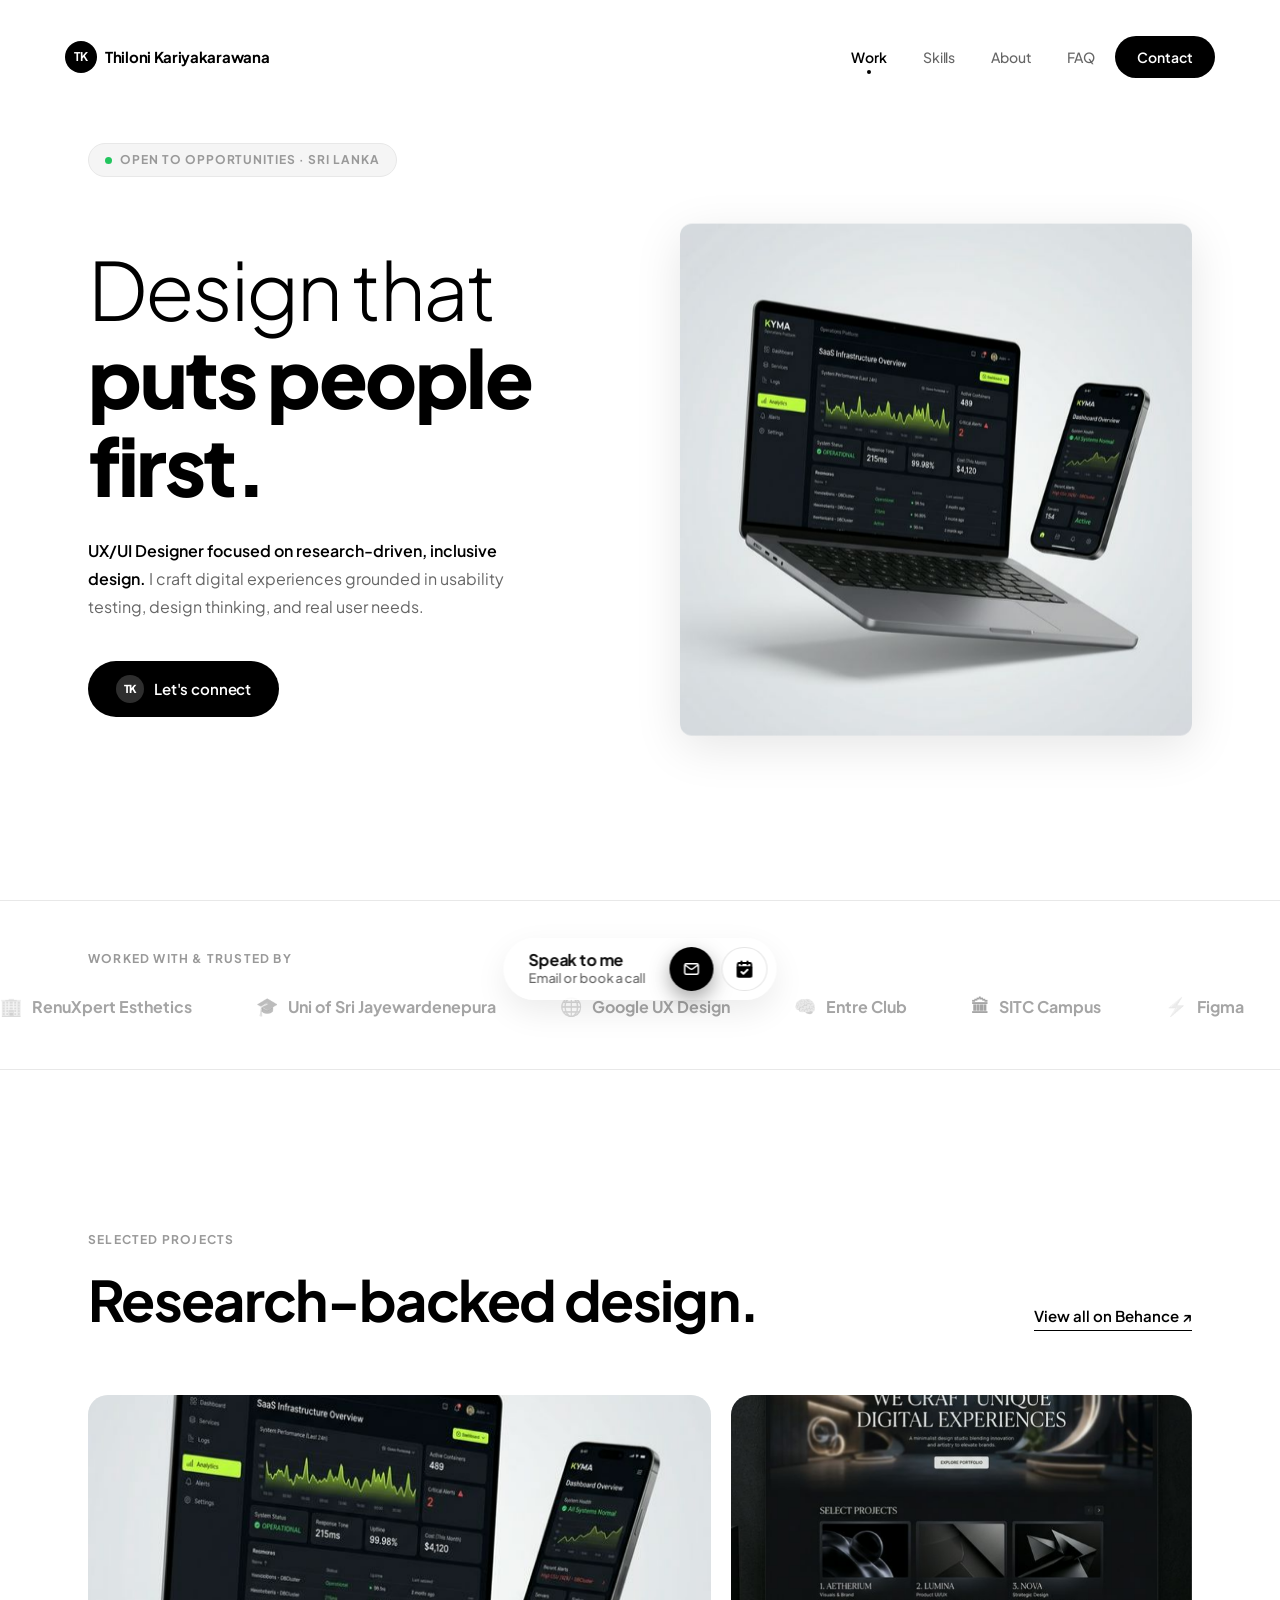
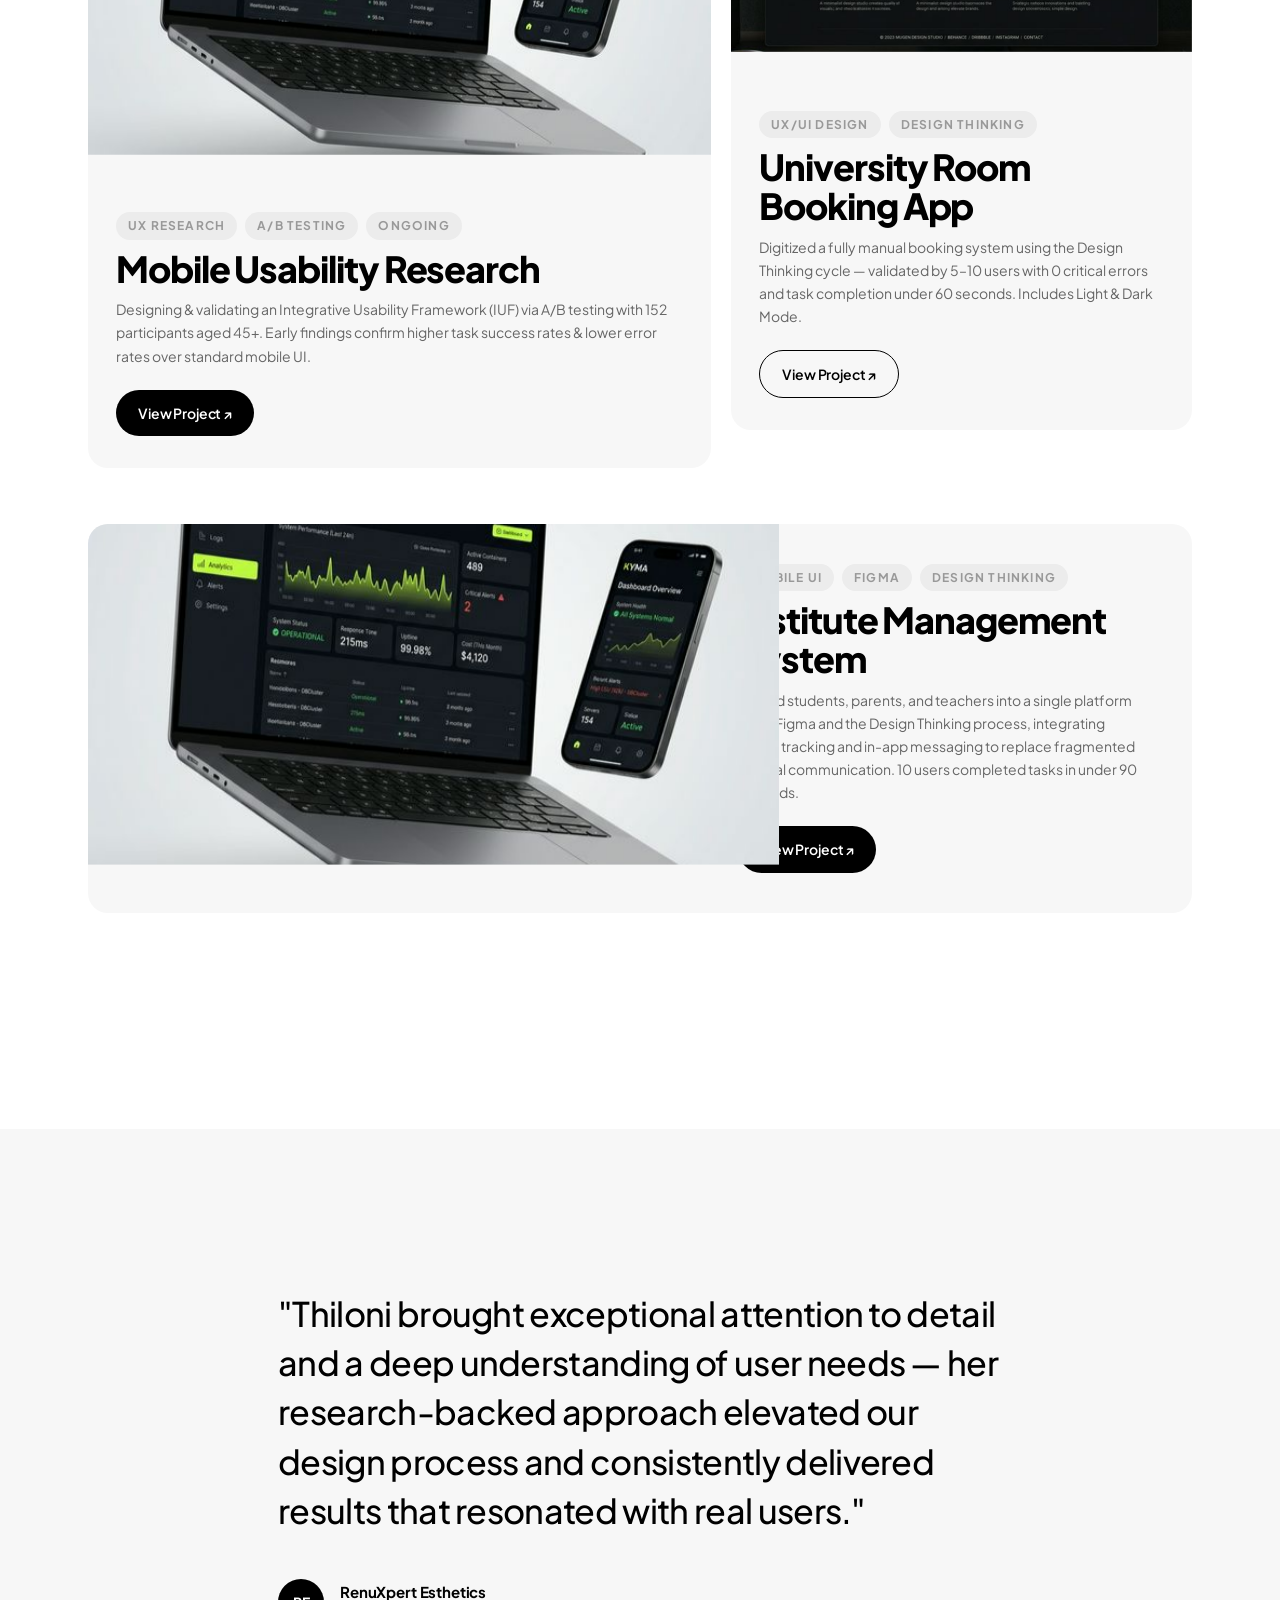
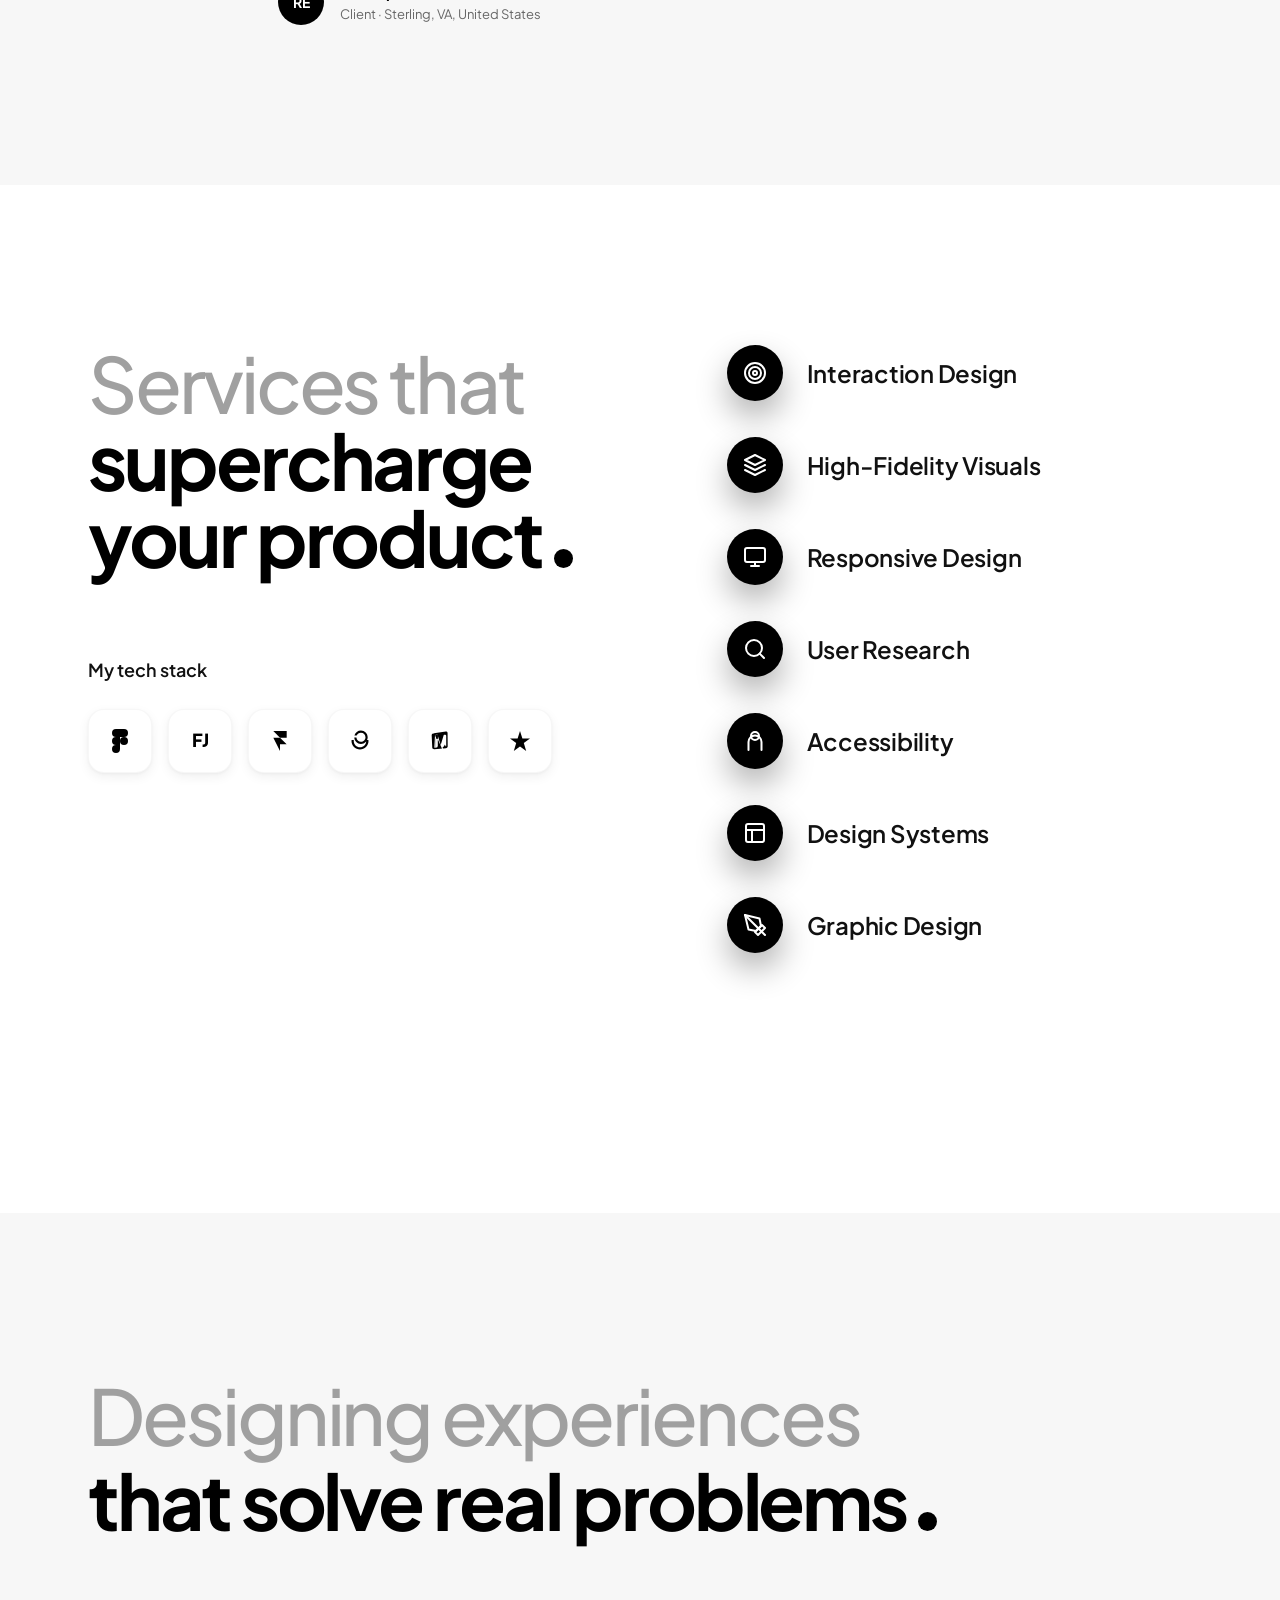
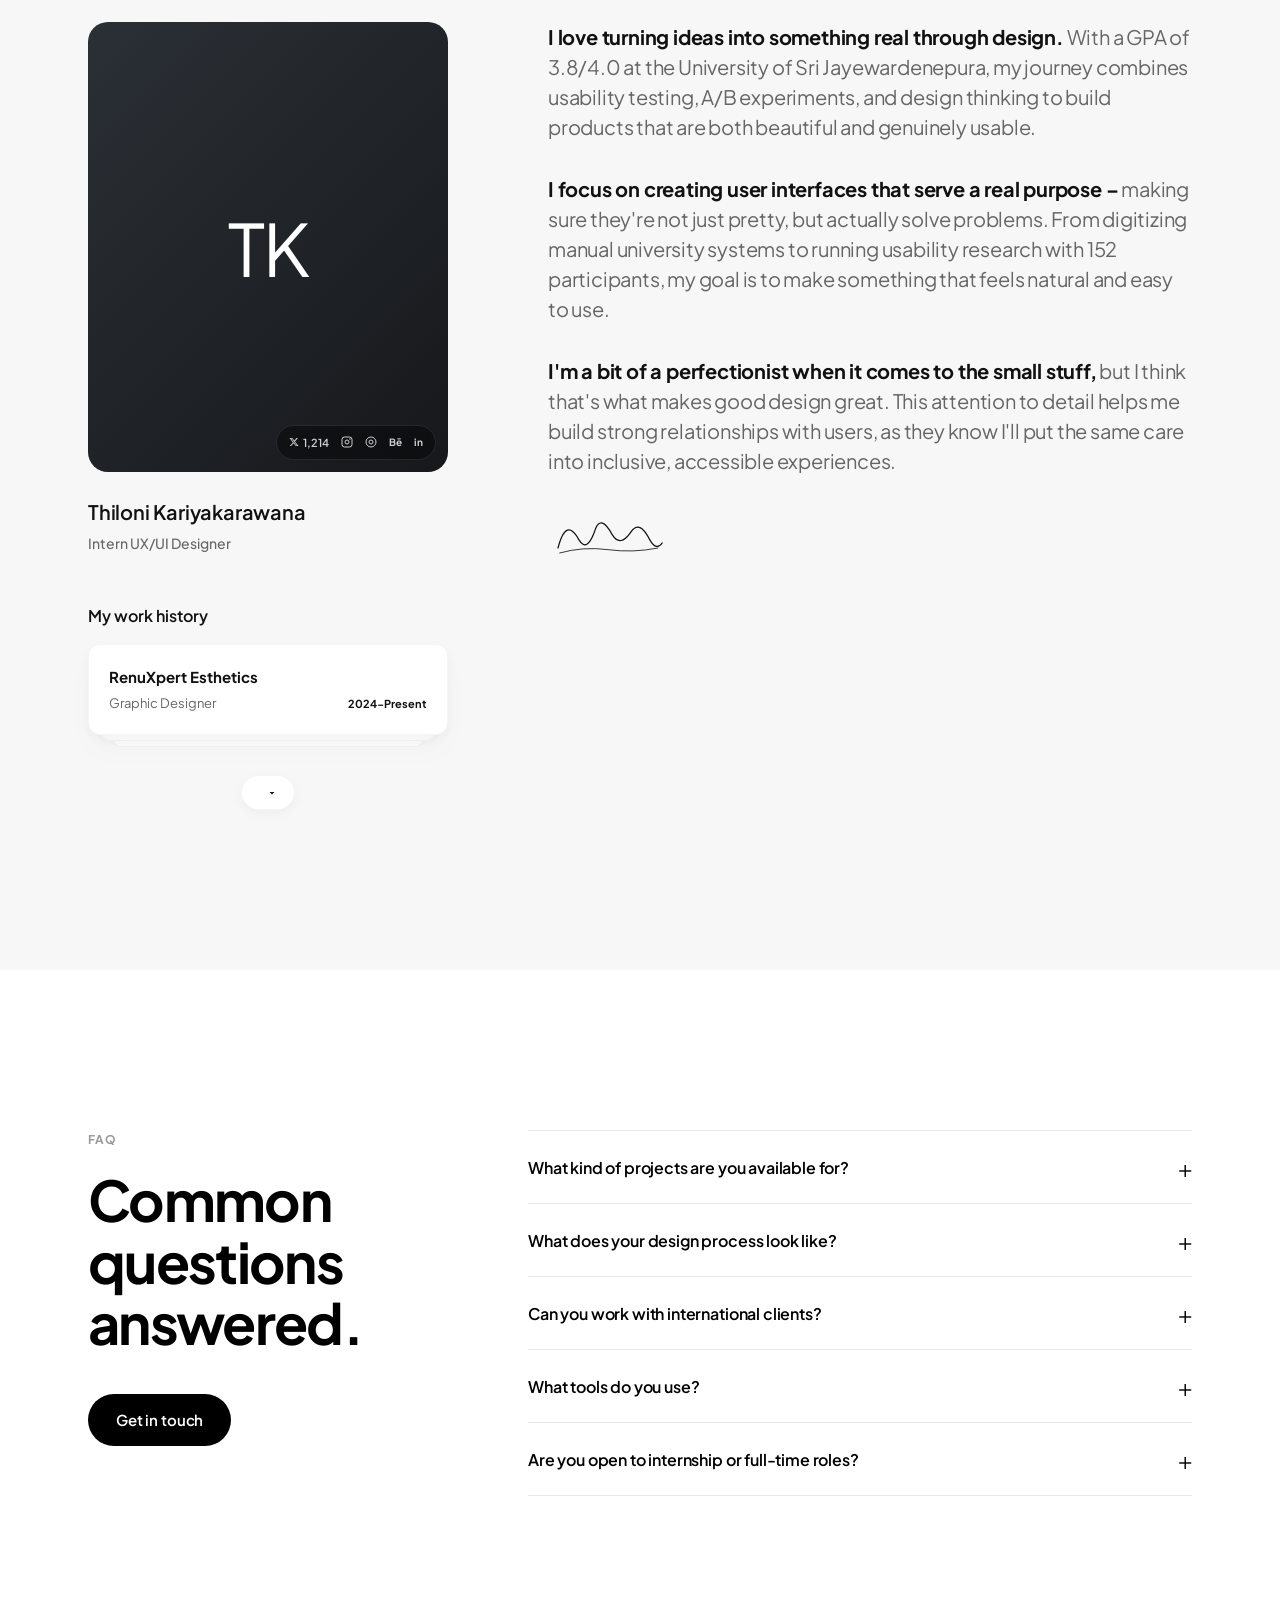
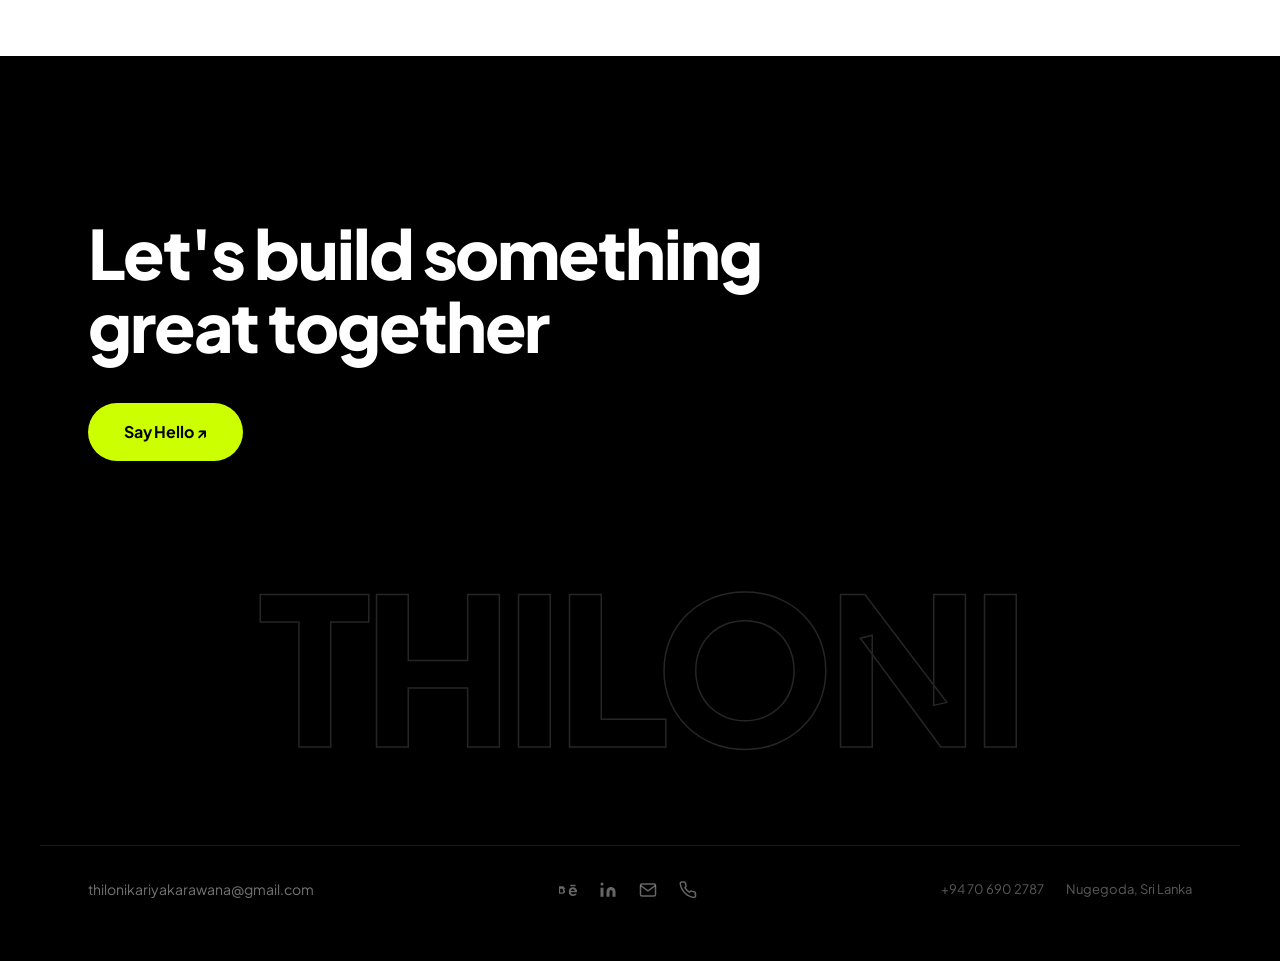
==== index.html @ f0f98ee7 "about section v1 show all button fix" ====
<!DOCTYPE html>
<html lang="en">
<head>
  <meta charset="UTF-8" />
  <meta name="viewport" content="width=device-width, initial-scale=1.0" />
  <title>Thiloni Kariyakarawana — UX/UI Designer</title>
  <meta name="description" content="Intern UX/UI Designer based in Nugegoda, Sri Lanka. Specializing in interaction design, usability research, and building inclusive digital experiences." />
  <link rel="preconnect" href="https://fonts.googleapis.com" />
  <link rel="preconnect" href="https://fonts.gstatic.com" crossorigin />
  <link href="https://fonts.googleapis.com/css2?family=Plus+Jakarta+Sans:ital,wght@0,300;0,400;0,500;0,600;0,700;0,800;1,300&display=swap" rel="stylesheet" />
  <link rel="stylesheet" href="styles.css" />
</head>
<body>



  <!-- ============ NAVIGATION ============ -->
  <nav class="navbar" id="navbar">
    <div class="nav-container">
      <a href="#contact" class="nav-logo" id="nav-logo">
        <div class="nav-avatar-fallback">TK</div>
        <span>Thiloni Kariyakarawana</span>
        <div class="typing-indicator" title="Speak to me">
          <span class="dot"></span><span class="dot"></span><span class="dot"></span>
        </div>
      </a>
      <div class="nav-links" id="nav-links">
        <a href="#work" class="nav-link active">Work</a>
        <a href="#skills" class="nav-link">Skills</a>
        <a href="#about" class="nav-link">About</a>
        <a href="#faq" class="nav-link">FAQ</a>
        <a href="#contact" class="nav-cta" id="nav-contact">Contact</a>
      </div>
      <button class="nav-hamburger" id="hamburger" aria-label="Menu">
        <span></span><span></span><span></span>
      </button>
    </div>
  </nav>

  <!-- ============ HERO ============ -->
  <section class="hero" id="hero">
    <div class="hero-badge reveal">
      <span class="badge-dot"></span>
      <span>Open to opportunities · Sri Lanka</span>
    </div>
    <div class="hero-content">
      <div class="hero-text reveal">
        <h1 class="hero-heading">
          <span class="heading-light">Design that</span>
          <span class="heading-bold">puts people first.</span>
        </h1>
        <p class="hero-tagline"><strong>UX/UI Designer focused on research-driven, inclusive design.</strong> I craft digital experiences grounded in usability testing, design thinking, and real user needs.</p>
        <a href="mailto:thilonikariyakarawana@gmail.com" class="btn btn-dark hero-cta" id="hero-cta">
          <span class="btn-avatar-initial">TK</span>
          Let's connect
        </a>
      </div>
      <div class="hero-image reveal">
        <img src="hero_mockup.png" alt="UX/UI design project mockup" class="hero-mockup parallax-img" id="hero-img" />
      </div>
    </div>
  </section>

  <!-- ============ TRUSTED BY — INFINITE MARQUEE ============ -->
  <section class="trusted-by" id="trusted">
    <p class="trusted-label">Worked with &amp; trusted by</p>
    <div class="marquee-wrapper">
      <div class="marquee-track" id="marquee-track">
        <div class="logo-item"><span class="logo-icon">🏢</span><span class="logo-text">RenuXpert Esthetics</span></div>
        <div class="logo-item"><span class="logo-icon">🎓</span><span class="logo-text">Uni of Sri Jayewardenepura</span></div>
        <div class="logo-item"><span class="logo-icon">🌐</span><span class="logo-text">Google UX Design</span></div>
        <div class="logo-item"><span class="logo-icon">🧠</span><span class="logo-text">Entre Club</span></div>
        <div class="logo-item"><span class="logo-icon">🏛</span><span class="logo-text">SITC Campus</span></div>
        <div class="logo-item"><span class="logo-icon">⚡</span><span class="logo-text">Figma</span></div>
        <div class="logo-item"><span class="logo-icon">🖼</span><span class="logo-text">Framer</span></div>
        <!-- Duplicate for seamless loop -->
        <div class="logo-item"><span class="logo-icon">🏢</span><span class="logo-text">RenuXpert Esthetics</span></div>
        <div class="logo-item"><span class="logo-icon">🎓</span><span class="logo-text">Uni of Sri Jayewardenepura</span></div>
        <div class="logo-item"><span class="logo-icon">🌐</span><span class="logo-text">Google UX Design</span></div>
        <div class="logo-item"><span class="logo-icon">🧠</span><span class="logo-text">Entre Club</span></div>
        <div class="logo-item"><span class="logo-icon">🏛</span><span class="logo-text">SITC Campus</span></div>
        <div class="logo-item"><span class="logo-icon">⚡</span><span class="logo-text">Figma</span></div>
        <div class="logo-item"><span class="logo-icon">🖼</span><span class="logo-text">Framer</span></div>
      </div>
    </div>
  </section>

  <!-- ============ RECENT WORK / PROJECTS ============ -->
  <section class="recent-work" id="work">
    <div class="work-header reveal">
      <div>
        <p class="section-eyebrow">Selected Projects</p>
        <h2 class="section-heading" style="margin-bottom:0">Research-backed design.</h2>
      </div>
      <a href="https://www.behance.net" target="_blank" class="view-all-link" id="view-all">View all on Behance ↗</a>
    </div>
    <div class="projects-grid">
      <!-- Project 1: Mobile Usability Research -->
      <div class="project-card reveal stagger-1" id="project-1">
        <div class="project-image">
          <img src="hero_mockup.png" alt="Mobile Usability Research project" class="parallax-img" />
        </div>
        <div class="project-info">
          <div class="project-tags">
            <span class="tag">UX Research</span>
            <span class="tag">A/B Testing</span>
            <span class="tag">Ongoing</span>
          </div>
          <h2 class="project-name">Mobile Usability Research</h2>
          <p class="project-desc">Designing & validating an Integrative Usability Framework (IUF) via A/B testing with 152 participants aged 45+. Early findings confirm higher task success rates & lower error rates over standard mobile UI.</p>
          <a href="#" class="btn btn-dark project-btn">View Project ↗</a>
        </div>
      </div>
      <!-- Project 2: University Room Booking App -->
      <div class="project-card reveal stagger-2" id="project-2">
        <div class="project-image">
          <img src="mugen_project.png" alt="University Room Booking App" class="parallax-img" />
        </div>
        <div class="project-info">
          <div class="project-tags">
            <span class="tag">UX/UI Design</span>
            <span class="tag">Design Thinking</span>
          </div>
          <h2 class="project-name">University Room Booking App</h2>
          <p class="project-desc">Digitized a fully manual booking system using the Design Thinking cycle — validated by 5–10 users with 0 critical errors and task completion under 60 seconds. Includes Light & Dark Mode.</p>
          <a href="#" class="btn btn-outline project-btn">View Project ↗</a>
        </div>
      </div>
    </div>

    <!-- Project 3 — full width -->
    <div class="projects-grid" style="margin-top: 20px;">
      <div class="project-card reveal stagger-1" id="project-3" style="grid-column: 1 / -1;">
        <div style="display:grid; grid-template-columns: 1.2fr 1fr; gap: 0; align-items: stretch;">
          <div class="project-image" style="aspect-ratio: 16/9; border-radius: 0;">
            <img src="hero_mockup.png" alt="Institute Management System" class="parallax-img" />
          </div>
          <div class="project-info" style="padding: 40px 48px;">
            <div class="project-tags">
              <span class="tag">Mobile UI</span>
              <span class="tag">Figma</span>
              <span class="tag">Design Thinking</span>
            </div>
            <h2 class="project-name">Institute Management System</h2>
            <p class="project-desc">Unified students, parents, and teachers into a single platform using Figma and the Design Thinking process, integrating marks tracking and in-app messaging to replace fragmented manual communication. 10 users completed tasks in under 90 seconds.</p>
            <a href="#" class="btn btn-dark project-btn">View Project ↗</a>
          </div>
        </div>
      </div>
    </div>
  </section>

  <!-- ============ TESTIMONIAL ============ -->
  <section class="testimonial-section" id="testimonial">
    <div class="container">
      <div class="testimonial-card reveal">
        <blockquote class="testimonial-text">
          "Thiloni brought exceptional attention to detail and a deep understanding of user needs — her research-backed approach elevated our design process and consistently delivered results that resonated with real users."
        </blockquote>
        <div class="testimonial-author">
          <div class="author-avatar">RE</div>
          <div class="author-info">
            <span class="author-name">RenuXpert Esthetics</span>
            <span class="author-role">Client · Sterling, VA, United States</span>
          </div>
        </div>
      </div>
    </div>
  </section>

  <!-- ============ SKILLS & TOOLS ============ -->
  <section class="services-section" id="skills">
    <div class="container">
      <div class="services-layout">
        
        <!-- Left Column -->
        <div class="services-left reveal">
          <h2 class="services-headline">
            <span class="light">Services that</span><br>
            <span class="bold">supercharge your product</span><span class="dot"></span>
          </h2>

          <div class="tech-stack-container">
            <p class="tech-label">My tech stack</p>
            <div class="tech-logos">
              <div class="tech-item" data-tooltip="Figma"><div class="tech-icon"><svg viewBox="0 0 38 57" width="24" height="24" fill="currentColor"><path d="M19 28.5a9.5 9.5 0 1 1 19 0 9.5 9.5 0 0 1-19 0z"/><path d="M0 47.5A9.5 9.5 0 0 1 9.5 38H19v9.5a9.5 9.5 0 1 1-19 0z"/><path d="M19 0v19h9.5a9.5 9.5 0 1 0 0-19H19z"/><path d="M0 9.5a9.5 9.5 0 0 0 9.5 9.5H19V0H9.5A9.5 9.5 0 0 0 0 9.5z"/><path d="M0 28.5a9.5 9.5 0 0 0 9.5 9.5H19V19H9.5A9.5 9.5 0 0 0 0 28.5z"/></svg></div></div>
              <div class="tech-item" data-tooltip="FigJam"><div class="tech-icon"><span style="font-size:18px;font-weight:800;color:#000">FJ</span></div></div>
              <div class="tech-item" data-tooltip="Framer"><div class="tech-icon"><svg viewBox="0 0 14 21" width="20" height="20" fill="currentColor"><path d="M0 0h14v7H7L0 0z"/><path d="M0 7h7l7 7H7v7L0 7z"/></svg></div></div>
              <div class="tech-item" data-tooltip="Canva"><div class="tech-icon"><svg width="24" height="24" viewBox="0 0 24 24" fill="currentColor"><path d="M12.95 1.54c-3.14 0-5.74 2.1-6.52 4.96h2.24c.67-1.63 2.27-2.77 4.28-2.77 2.5 0 4.54 2.04 4.54 4.54s-2.04 4.54-4.54 4.54c-2.4 0-4.38-1.89-4.53-4.24H6.28c.16 3.52 3.03 6.38 6.67 6.38 3.72 0 6.74-3.02 6.74-6.74s-3.02-6.74-6.74-6.74zM12 18.26c-3.46 0-6.26-2.8-6.26-6.26 0-.35.03-.69.09-1.02H3.66c-.1.33-.16.68-.16 1.02 0 4.67 3.79 8.46 8.5 8.46s8.5-3.79 8.5-8.46c0-.34-.06-.69-.16-1.02H18.17c.06.33.09.67.09 1.02 0 3.46-2.8 6.26-6.26 6.26z"/></svg></div></div>
              <div class="tech-item" data-tooltip="Notion"><div class="tech-icon"><svg width="22" height="22" viewBox="0 0 24 24" fill="currentColor"><path d="M4.459 4.211c.23-.418.577-.665 1.04-.741l12.784-1.884c.485-.071.933.061 1.343.398.39.319.605.748.647 1.288L20.4 17.65c.04.538-.135 1.018-.525 1.442-.39.423-.873.655-1.447.696L5.644 20.932c-.443.031-.884-.093-1.32-.375-.436-.282-.693-.683-.772-1.2l-.634-13.625c-.035-.233-.001-.456.104-.668.105-.213.25-.497.437-.853zM6.91 5.923c-.156.326-.303.626-.441.9l-.66 12.355c.348.169.65.253.903.253.303 0 .546-.113.729-.338V9.897c0-.282.02-.564.062-.846.168.188.35.334.545.438.196.104.382.17.558.197.87.165 1.13.06 1.13-.56V6.36c0-.528-.158-.87-.474-1.026-.316-.156-.632-.234-.947-.234-.343 0-.741.066-1.192.198-.45.132-.704.341-.763.625zm11.55 12.186c.205-.224.308-.49.308-.8V6.516c0-.528-.156-.872-.468-1.033-.311-.161-.622-.242-.933-.242-.424 0-.853.111-1.286.334l-3.326 10.748h-.062l-3.376-11.23c-.34-.144-.663-.216-.967-.216-.407 0-.749.123-1.025.369s-.414.534-.414.862c0 .408.104.832.311 1.272l.462.981V18.15c0 .313-.131.602-.394.867l.867.062a2.366 2.366 0 0 0 .551-.104c.184-.07.319-.188.406-.353l.462-1.047.014-7.514 4.541 10.22 1.488-.13c-.187-.247-.41-.458-.669-.633l-.222-.162 1.044-1.033c.414-.403.743-.846.987-1.332.243-.485.365-.91.365-1.274z"/></svg></div></div>
              <div class="tech-item" data-tooltip="Lovable"><div class="tech-icon"><svg width="24" height="24" viewBox="0 0 24 24" fill="currentColor"><path d="M12 2l2.4 7.6H22l-6.2 4.5L18.2 22 12 17.5 5.8 22l2.4-7.9L2 9.6h7.6L12 2z"/></svg></div></div>
            </div>
          </div>
        </div>

        <!-- Right Column -->
        <div class="services-right">
          <ul class="services-list-new">
            <li class="service-item-new reveal stagger-1">
              <div class="service-icon-heavy">
                <svg width="24" height="24" viewBox="0 0 24 24" fill="none" stroke="currentColor" stroke-width="2" stroke-linecap="round" stroke-linejoin="round"><circle cx="12" cy="12" r="10"/><circle cx="12" cy="12" r="6"/><circle cx="12" cy="12" r="2"/></svg>
              </div>
              <span class="service-name-new">Interaction Design</span>
            </li>
            <li class="service-item-new reveal stagger-2">
              <div class="service-icon-heavy">
                <svg width="24" height="24" viewBox="0 0 24 24" fill="none" stroke="currentColor" stroke-width="2" stroke-linecap="round" stroke-linejoin="round"><polygon points="12 2 2 7 12 12 22 7 12 2"/><polyline points="2 12 12 17 22 12"/><polyline points="2 17 12 22 22 17"/></svg>
              </div>
              <span class="service-name-new">High-Fidelity Visuals</span>
            </li>
            <li class="service-item-new reveal stagger-3">
              <div class="service-icon-heavy">
                <svg width="24" height="24" viewBox="0 0 24 24" fill="none" stroke="currentColor" stroke-width="2" stroke-linecap="round" stroke-linejoin="round"><rect x="2" y="3" width="20" height="14" rx="2" ry="2"/><line x1="8" y1="21" x2="16" y2="21"/><line x1="12" y1="17" x2="12" y2="21"/></svg>
              </div>
              <span class="service-name-new">Responsive Design</span>
            </li>
            <li class="service-item-new reveal stagger-4">
              <div class="service-icon-heavy">
                <svg width="24" height="24" viewBox="0 0 24 24" fill="none" stroke="currentColor" stroke-width="2" stroke-linecap="round" stroke-linejoin="round"><circle cx="11" cy="11" r="8"/><line x1="21" y1="21" x2="16.65" y2="16.65"/></svg>
              </div>
              <span class="service-name-new">User Research</span>
            </li>
            <li class="service-item-new reveal stagger-5">
              <div class="service-icon-heavy">
                <svg width="24" height="24" viewBox="0 0 24 24" fill="none" stroke="currentColor" stroke-width="2" stroke-linecap="round" stroke-linejoin="round"><circle cx="12" cy="7" r="4"/><path d="M5.5 21v-8a6.5 6.5 0 0 1 13 0v8"/></svg>
              </div>
              <span class="service-name-new">Accessibility</span>
            </li>
            <li class="service-item-new reveal stagger-6">
              <div class="service-icon-heavy">
                <svg width="24" height="24" viewBox="0 0 24 24" fill="none" stroke="currentColor" stroke-width="2" stroke-linecap="round" stroke-linejoin="round"><rect x="3" y="3" width="18" height="18" rx="2" ry="2"/><line x1="3" y1="9" x2="21" y2="9"/><line x1="9" y1="21" x2="9" y2="9"/></svg>
              </div>
              <span class="service-name-new">Design Systems</span>
            </li>
            <li class="service-item-new reveal stagger-7">
              <div class="service-icon-heavy">
                <svg width="24" height="24" viewBox="0 0 24 24" fill="none" stroke="currentColor" stroke-width="2" stroke-linecap="round" stroke-linejoin="round"><path d="M12 19l7-7 3 3-7 7-3-3z"/><path d="M18 13l-1.5-7.5L2 2l3.5 14.5L13 18l5-5z"/><line x1="2" y1="2" x2="22" y2="22"/></svg>
              </div>
              <span class="service-name-new">Graphic Design</span>
            </li>
          </ul>
        </div>
      </div>
    </div>
  </section>

  <!-- ============ ABOUT ============ -->
  <section class="about-section" id="about">
    <div class="container">
      <h2 class="about-headline">
        <span class="light">Designing experiences</span><br/>
        <span class="bold">that solve real problems</span><span class="dot"></span>
      </h2>
      <div class="about-layout-new">
        <div class="about-left reveal">
          <div class="about-photo-wrapper-new">
            <div class="about-photo-fallback-new" style="display:flex; font-size:72px; letter-spacing:-2px; background: linear-gradient(135deg, #2b3036, #16181b);">TK</div>
            
            <div class="social-pill-bar">
              <span class="social-pill-item">
                <svg viewBox="0 0 24 24" width="10" height="10" fill="currentColor"><path d="m18.244 2.25h3.308l-7.227 8.26 8.502 11.24H16.17l-5.214-6.817L4.99 21.75H1.68l7.73-8.835L1.254 2.25H8.08l4.713 6.231zm-1.161 17.52h1.833L7.084 4.126H5.117z"/></svg> 
                <span class="pill-text">1,214</span>
              </span>
              <span class="social-pill-item"><svg viewBox="0 0 24 24" width="12" height="12" fill="currentColor"><rect x="2" y="2" width="20" height="20" rx="5" ry="5" fill="none" stroke="currentColor" stroke-width="2"/><circle cx="12" cy="12" r="4" fill="none" stroke="currentColor" stroke-width="2"/><circle cx="18" cy="6" r="1.5"/></svg></span>
              <span class="social-pill-item"><svg viewBox="0 0 24 24" width="12" height="12" fill="currentColor"><circle cx="12" cy="12" r="10" fill="none" stroke="currentColor" stroke-width="2"/><path d="M8 12 A4 4 0 0 1 16 12 A4 4 0 0 1 8 12" fill="none" stroke="currentColor" stroke-width="2"/></svg></span>
              <span class="social-pill-item"><span style="font-weight:700;font-size:10px;line-height:1">Bē</span></span>
              <span class="social-pill-item"><span style="font-weight:700;font-size:10px;line-height:1">in</span></span>
            </div>
          </div>
          
          <p class="about-name-new">Thiloni Kariyakarawana</p>
          <p class="about-title-new">Intern UX/UI Designer</p>
          
          <div class="about-work-history-new">
            <p class="history-label-new">My work history</p>
            <div class="work-history-card-container" id="workHistoryContainer">
               <div class="work-history-card" style="z-index: 4;">
                 <div class="history-company-new">RenuXpert Esthetics</div>
                 <div class="history-role-row">
                   <span class="history-role-new">Graphic Designer</span>
                   <span class="history-years-new">2024-Present</span>
                 </div>
               </div>
               
               <div class="work-history-extra" id="workHistoryExtra">
                 <div class="work-history-card inner-card">
                   <div class="history-company-new">Entre Club — USJ</div>
                   <div class="history-role-row">
                     <span class="history-role-new">UI/UX Task Master</span>
                     <span class="history-years-new">2025-2026</span>
                   </div>
                 </div>
                 
                 <p class="history-label-new" style="margin-top: 24px; font-size: 14px; margin-bottom: 8px;">Education</p>
                 
                 <div class="work-history-card inner-card">
                   <div class="history-company-new">Bsc in Info Technology</div>
                   <div class="history-role-row">
                     <span class="history-role-new">USJ</span>
                     <span class="history-years-new">2023-Present</span>
                   </div>
                 </div>
                 
                 <div class="work-history-card inner-card" style="margin-top: 8px;">
                   <div class="history-company-new">Diploma in Psychology</div>
                   <div class="history-role-row">
                     <span class="history-role-new">SITC Campus</span>
                     <span class="history-years-new">2025</span>
                   </div>
                 </div>
               </div>

               <div class="work-history-card-shadow-1"></div>
               <div class="work-history-card-shadow-2"></div>
            </div>
            
            <div class="show-all-container">
              <button class="show-all-btn" id="showAllHistoryBtn">
                <span class="btn-text">Show all</span> 
                <svg class="btn-icon" width="12" height="12" fill="currentColor" viewBox="0 0 24 24"><path d="M7 10l5 5 5-5z"/></svg>
              </button>
            </div>
          </div>
        </div>
        
        <div class="about-right reveal">
          <p class="about-bio-new"><span class="bold">I love turning ideas into something real through design.</span> With a GPA of 3.8/4.0 at the University of Sri Jayewardenepura, my journey combines usability testing, A/B experiments, and design thinking to build products that are both beautiful and genuinely usable.</p>
          
          <p class="about-bio-new"><span class="bold">I focus on creating user interfaces that serve a real purpose –</span> making sure they're not just pretty, but actually solve problems. From digitizing manual university systems to running usability research with 152 participants, my goal is to make something that feels natural and easy to use.</p>
          
          <p class="about-bio-new"><span class="bold">I'm a bit of a perfectionist when it comes to the small stuff,</span> but I think that's what makes good design great. This attention to detail helps me build strong relationships with users, as they know I'll put the same care into inclusive, accessible experiences.</p>
          
          <div class="signature">
            <svg viewBox="0 0 140 60" width="120" height="50" fill="none">
              <path d="M10 48 Q20 10 35 38 Q45 55 55 25 Q62 8 75 32 Q85 48 98 28 Q108 14 120 38 Q128 52 135 42" stroke="#111111" stroke-width="1.5" fill="none" stroke-linecap="round"/>
              <path d="M12 54 Q40 46 70 50 Q100 54 130 48" stroke="#111111" stroke-width="1" fill="none" stroke-linecap="round"/>
            </svg>
          </div>
        </div>
      </div>
    </div>
  </section>

  <!-- ============ FAQ ============ -->
  <section class="faq-section" id="faq">
    <div class="container">
      <div class="faq-layout">
        <div class="faq-left reveal">
          <p class="section-eyebrow">FAQ</p>
          <h2 class="section-heading">Common questions<br/>answered.</h2>
          <a href="mailto:thilonikariyakarawana@gmail.com" class="btn btn-dark" id="schedule-btn">Get in touch</a>
        </div>
        <div class="faq-right">
          <div class="faq-list" id="faq-list">
            <div class="faq-item reveal stagger-1">
              <button class="faq-question" id="faq-1">What kind of projects are you available for?<span class="faq-arrow">+</span></button>
              <div class="faq-answer"><p>I'm open to UX/UI design projects, usability research, mobile app design, and freelance graphic design work. I'm especially passionate about projects focused on accessibility and inclusive design.</p></div>
            </div>
            <div class="faq-item reveal stagger-2">
              <button class="faq-question" id="faq-2">What does your design process look like?<span class="faq-arrow">+</span></button>
              <div class="faq-answer"><p>I follow the Design Thinking process: Empathise → Define → Ideate → Prototype → Test. Each phase is user-centred, with usability testing (both qualitative and quantitative) integral to every project.</p></div>
            </div>
            <div class="faq-item reveal stagger-3">
              <button class="faq-question" id="faq-3">Can you work with international clients?<span class="faq-arrow">+</span></button>
              <div class="faq-answer"><p>Absolutely — I've already collaborated with a US-based client (RenuXpert Esthetics, Sterling, VA) and am comfortable with remote collaboration across time zones.</p></div>
            </div>
            <div class="faq-item reveal stagger-4">
              <button class="faq-question" id="faq-4">What tools do you use?<span class="faq-arrow">+</span></button>
              <div class="faq-answer"><p>My primary design tool is Figma (including FigJam for workshops and ideation). I also use Framer for interactive prototypes, Canva for branded graphics, and Notion for project documentation.</p></div>
            </div>
            <div class="faq-item reveal stagger-5">
              <button class="faq-question" id="faq-5">Are you open to internship or full-time roles?<span class="faq-arrow">+</span></button>
              <div class="faq-answer"><p>Yes! I'm actively seeking internship and junior UX/UI designer roles. I'm eager to work in a collaborative environment where I can contribute my research skills and grow as a designer.</p></div>
            </div>
          </div>
        </div>
      </div>
    </div>
  </section>

  <!-- ============ FOOTER ============ -->
  <footer class="footer" id="contact">
    <div class="footer-cta reveal">
      <h2 class="footer-heading">Let's build something<br/>great together</h2>
      <a href="mailto:thilonikariyakarawana@gmail.com" class="btn footer-btn" id="book-btn">Say Hello ↗</a>
    </div>

    <!-- Giant outlined decorative wordmark -->
    <div class="footer-wordmark" aria-hidden="true">THILONI</div>

    <div class="footer-bottom">
      <p class="footer-email">thilonikariyakarawana@gmail.com</p>
      <div class="footer-social">
        <a href="https://www.behance.net" target="_blank" class="social-link" id="social-behance" aria-label="Behance">
          <svg width="18" height="18" viewBox="0 0 24 24" fill="currentColor"><path d="M22 7h-7V5h7v2zm1.726 10c-.442 1.297-2.029 3-5.101 3-3.074 0-5.564-1.729-5.564-5.675 0-3.91 2.325-5.92 5.466-5.92 3.082 0 4.964 1.782 5.375 4.426.078.506.109 1.188.095 2.14H15.97c.13 3.211 3.483 3.312 4.588 2.029H23.726zm-7.719-3.71h4.979c-.147-1.108-.81-2.129-2.376-2.129-1.502 0-2.318.773-2.603 2.129zM7.448 9.747C7.448 7.46 5.478 7 3.808 7H0v10h4.523c1.808 0 3.556-.911 3.556-2.924 0-1.352-.592-2.032-1.428-2.447.673-.343 1.797-.9 1.797-1.882Zm-5.9.55h2.166c.912 0 1.614.288 1.614 1.238 0 .95-.726 1.19-1.614 1.19H1.548v-2.428zm2.478 4.917H1.548v-2.607h2.5c1.123 0 1.685.44 1.685 1.313 0 .87-.552 1.294-1.707 1.294z"/></svg>
        </a>
        <a href="https://www.linkedin.com" target="_blank" class="social-link" id="social-linkedin" aria-label="LinkedIn">
          <svg width="18" height="18" viewBox="0 0 24 24" fill="currentColor"><path d="M16 8a6 6 0 0 1 6 6v7h-4v-7a2 2 0 0 0-2-2 2 2 0 0 0-2 2v7h-4v-7a6 6 0 0 1 6-6zM2 9h4v12H2z"/><circle cx="4" cy="4" r="2"/></svg>
        </a>
        <a href="mailto:thilonikariyakarawana@gmail.com" class="social-link" id="social-email" aria-label="Email">
          <svg width="18" height="18" viewBox="0 0 24 24" fill="none" stroke="currentColor" stroke-width="2"><path d="M4 4h16c1.1 0 2 .9 2 2v12c0 1.1-.9 2-2 2H4c-1.1 0-2-.9-2-2V6c0-1.1.9-2 2-2z"/><polyline points="22,6 12,13 2,6"/></svg>
        </a>
        <a href="tel:+94706902787" class="social-link" id="social-phone" aria-label="Phone">
          <svg width="18" height="18" viewBox="0 0 24 24" fill="none" stroke="currentColor" stroke-width="2"><path d="M22 16.92v3a2 2 0 0 1-2.18 2 19.79 19.79 0 0 1-8.63-3.07A19.5 19.5 0 0 1 4.69 12a19.79 19.79 0 0 1-3.07-8.67A2 2 0 0 1 3.6 1.27h3a2 2 0 0 1 2 1.72c.127.96.361 1.903.7 2.81a2 2 0 0 1-.45 2.11L7.91 8.91a16 16 0 0 0 6 6l.91-.91a2 2 0 0 1 2.11-.45c.907.339 1.85.573 2.81.7A2 2 0 0 1 21.73 16.92z"/></svg>
        </a>
      </div>
      <div class="footer-right">
        <span class="footer-legal">+94 70 690 2787</span>
        <span class="footer-legal">Nugegoda, Sri Lanka</span>
      </div>
    </div>
  </footer>

  <!-- ============ SPEAK TO ME WIDGET (Redesign) ============ -->
  <div class="speak-widget-wrapper" id="speak-wrapper">
    <div class="floating-speak-widget new-design" id="speak-widget">
      <div class="speak-info">
        <div class="speak-title">Speak to me</div>
        <div class="speak-subtitle">Email or book a call</div>
      </div>
      <div class="speak-actions">
        <a href="mailto:thilonikariyakarawana@gmail.com" class="speak-btn btn-email">
          <div class="icon-wrap">
            <svg width="20" height="20" fill="none" stroke="#fff" stroke-width="2" stroke-linecap="round" stroke-linejoin="round" viewBox="0 0 24 24">
              <path d="M4 7.00005L10.2 11.65C11.2667 12.45 12.7333 12.45 13.8 11.65L20 7"></path>
              <rect x="3" y="5" width="18" height="14" rx="2"></rect>
            </svg>
          </div>
          <span class="btn-text">Contact</span>
        </a>
        <a href="#contact" class="speak-btn btn-calendar">
          <div class="icon-wrap">
            <svg width="20" height="20" fill="none" stroke="#000" stroke-width="2.5" stroke-linecap="round" stroke-linejoin="round" viewBox="0 0 24 24">
              <rect x="3" y="4" width="18" height="18" rx="2" ry="2"></rect>
              <line x1="16" y1="2" x2="16" y2="6"></line>
              <line x1="8" y1="2" x2="8" y2="6"></line>
              <line x1="3" y1="10" x2="21" y2="10"></line>
              <rect x="3" y="10" width="18" height="12" fill="#000"></rect>
              <path d="M8 16L10.5 18.5L16 13" stroke="#fff" stroke-width="2.5"></path>
            </svg>
          </div>
          <span class="btn-text">Book a call</span>
        </a>
      </div>
    </div>
  </div>

  <script src="script.js"></script>
</body>
</html>
---- styles.css ----
/* ============================================
   LAUNCHFOLIO PREMIUM REFACTOR — styles.css
   ============================================ */

/* --- RESET & BASE --- */
*, *::before, *::after { box-sizing: border-box; margin: 0; padding: 0; }

:root {
  --bg: #ffffff;
  --dark: #000000;
  --gray: #666666;
  --gray-light: #e8e8e8;
  --gray-muted: #999999;
  --lime: #ccff00;
  --radius-pill: 100px;
  --radius-img: 12px;
  --radius-lg: 20px;
  --shadow: 0 4px 32px rgba(0,0,0,0.06);
  --shadow-md: 0 12px 48px rgba(0,0,0,0.10);
  --font: 'Plus Jakarta Sans', 'Inter', -apple-system, BlinkMacSystemFont, sans-serif;
  --section-pad: 160px;
}

html { scroll-behavior: smooth; }

body {
  font-family: var(--font);
  background: var(--bg);
  color: var(--dark);
  font-size: 16px;
  line-height: 1.6;
  overflow-x: hidden;
}

a { text-decoration: none; color: inherit; }
img { max-width: 100%; height: auto; display: block; }

.container {
  max-width: 1200px;
  margin: 0 auto;
  padding: 0 48px;
}

/* ============ BUTTONS ============ */
.btn {
  display: inline-flex;
  align-items: center;
  gap: 10px;
  padding: 14px 28px;
  border-radius: var(--radius-pill);
  font-family: var(--font);
  font-size: 15px;
  font-weight: 600;
  cursor: pointer;
  transition: all 0.25s cubic-bezier(0.4, 0, 0.2, 1);
  border: none;
  white-space: nowrap;
  letter-spacing: -0.01em;
}

.btn-dark {
  background: var(--dark);
  color: #fff;
}
.btn-dark:hover {
  background: #222;
  transform: translateY(-2px);
  box-shadow: 0 10px 30px rgba(0,0,0,0.18);
}

.btn-outline {
  background: transparent;
  color: var(--dark);
  border: 1px solid var(--dark);
}
.btn-outline:hover {
  background: var(--dark);
  color: #fff;
  transform: translateY(-2px);
}

/* ============ SECTION LABELS ============ */
.section-eyebrow {
  font-size: 12px;
  font-weight: 700;
  color: var(--gray-muted);
  text-transform: uppercase;
  letter-spacing: 0.1em;
  margin-bottom: 20px;
}

.section-heading {
  font-size: clamp(36px, 4.5vw, 56px);
  font-weight: 700;
  letter-spacing: -0.03em;
  line-height: 1.1;
  margin-bottom: 40px;
  color: var(--dark);
}



/* ============ NAVBAR ============ */
.navbar {
  position: fixed;
  top: 24px;
  left: 50%;
  transform: translateX(-50%) translateY(0);
  width: calc(100% - 48px);
  max-width: 1200px;
  z-index: 900;
  background: rgba(255, 255, 255, 0.7);
  backdrop-filter: blur(12px);
  -webkit-backdrop-filter: blur(12px);
  border: 1px solid rgba(255, 255, 255, 0.1);
  border-radius: 40px;
  transition: all 0.45s cubic-bezier(0.34, 1.56, 0.64, 1);
}
.navbar.shrunk:not(:hover) {
  top: 16px;
  max-width: 304px;
  background: rgba(255, 255, 255, 0.88);
  backdrop-filter: blur(16px);
  -webkit-backdrop-filter: blur(16px);
  transform: translateX(-50%) translateY(0) scale(0.98);
}

.nav-container {
  padding: 0 24px;
  height: 64px;
  display: flex;
  align-items: center;
  justify-content: space-between;
  border-radius: 40px;
  transition: all 0.45s cubic-bezier(0.34, 1.56, 0.64, 1);
}
.navbar.shrunk:not(:hover) .nav-container {
  height: 52px;
  padding: 0 16px;
}

.nav-logo {
  display: flex; align-items: center; gap: 8px;
  font-weight: 700; font-size: 15px;
  letter-spacing: -0.02em;
  transition: transform 0.3s cubic-bezier(0.34, 1.56, 0.64, 1);
  white-space: nowrap;
}

.typing-indicator {
  display: flex; align-items: center; gap: 3px;
  background: rgba(0,0,0,0.03); border-radius: 20px;
  transition: all 0.45s cubic-bezier(0.34, 1.56, 0.64, 1); cursor: pointer;
  
  opacity: 0;
  max-width: 0;
  padding: 0;
  margin-left: 0;
  overflow: hidden;
  pointer-events: none;
  transform: scale(0.8);
}
.typing-indicator:hover {
  background: var(--lime);
  transform: scale(1.08) !important;
}
.navbar.shrunk:not(:hover) .typing-indicator {
  opacity: 1;
  max-width: 100px;
  padding: 8px 10px;
  margin-left: 4px;
  pointer-events: auto;
  transform: scale(1);
}
.typing-indicator .dot {
  width: 5px; height: 5px; border-radius: 50%;
  background: var(--dark); opacity: 0.3;
  animation: typingPulse 1.4s infinite ease-in-out both;
}
.typing-indicator .dot:nth-child(1) { animation-delay: 0s; }
.typing-indicator .dot:nth-child(2) { animation-delay: 0.2s; }
.typing-indicator .dot:nth-child(3) { animation-delay: 0.4s; }

@keyframes typingPulse {
  0%, 80%, 100% { opacity: 0.3; transform: scale(0.8); }
  40% { opacity: 1; transform: scale(1.2); }
}
.nav-avatar {
  width: 32px; height: 32px; border-radius: 50%; object-fit: cover;
}
.nav-avatar-fallback {
  width: 32px; height: 32px; border-radius: 50%;
  background: var(--dark); color: #fff;
  font-size: 12px; font-weight: 700;
  display: flex; align-items: center; justify-content: center;
  overflow: hidden;
  transition: all 0.45s cubic-bezier(0.34, 1.56, 0.64, 1);
  opacity: 1; margin-right: 0px;
}

.nav-links { 
  display: flex; align-items: center; gap: 4px; 
  opacity: 1; max-width: 600px; overflow: hidden;
  transition: all 0.45s cubic-bezier(0.34, 1.56, 0.64, 1);
}
.navbar.shrunk:not(:hover) .nav-links {
  opacity: 0; max-width: 0; pointer-events: none; margin: 0; gap: 0;
}

.nav-link {
  position: relative;
  padding: 8px 16px; font-size: 14px; font-weight: 500;
  color: var(--gray);
  border-radius: var(--radius-pill);
  transition: all 0.35s cubic-bezier(0.34, 1.56, 0.64, 1);
  letter-spacing: -0.01em;
  z-index: 1;
}
.nav-link::before {
  content: ''; position: absolute; inset: 0;
  background: rgba(0,0,0,0.05); border-radius: var(--radius-pill);
  z-index: -1; opacity: 0; transform: scale(0.8);
  transition: all 0.35s cubic-bezier(0.34, 1.56, 0.64, 1);
}
.nav-link:hover {
  color: var(--dark);
  transform: scale(1.05);
}
.nav-link:hover::before {
  opacity: 1; transform: scale(1);
}

.nav-link.active {
  color: var(--dark);
  font-weight: 600;
}
.nav-link.active::after {
  content: ''; display: block; position: absolute;
  bottom: 2px; left: 50%; transform: translateX(-50%);
  width: 4px; height: 4px; border-radius: 50%; background: var(--dark);
}

.nav-cta {
  padding: 10px 22px; background: var(--dark); color: #fff;
  border-radius: var(--radius-pill); font-size: 14px; font-weight: 600;
  transition: all 0.35s cubic-bezier(0.34, 1.56, 0.64, 1);
}
.nav-cta:hover { background: #222; transform: scale(1.05); }

.nav-hamburger {
  display: none; flex-direction: column; gap: 5px;
  background: none; border: none; cursor: pointer; padding: 8px;
  z-index: 1000;
  transition: all 0.45s cubic-bezier(0.34, 1.56, 0.64, 1);
  opacity: 1; max-width: 40px; overflow: hidden;
}
.navbar.shrunk:not(:hover) .nav-hamburger {
  opacity: 0; max-width: 0; padding: 0; pointer-events: none; margin: 0;
}
.nav-hamburger span {
  display: block; width: 22px; height: 2px;
  background: var(--dark); border-radius: 2px;
  transition: all 0.3s cubic-bezier(0.34, 1.56, 0.64, 1);
  transform-origin: left center;
}
.nav-hamburger.open span:nth-child(1) { transform: rotate(45deg); }
.nav-hamburger.open span:nth-child(2) { opacity: 0; width: 0; }
.nav-hamburger.open span:nth-child(3) { transform: rotate(-45deg); }

/* ============ HERO ============ */
.hero {
  min-height: 100vh;
  display: flex;
  flex-direction: column;
  justify-content: center;
  padding: 120px 48px var(--section-pad);
  max-width: 1200px;
  margin: 0 auto;
  padding-top: 140px;
}

.hero-badge {
  display: inline-flex; align-items: center; gap: 8px;
  background: #f5f5f5; border: 1px solid var(--gray-light);
  border-radius: var(--radius-pill); padding: 6px 16px;
  font-size: 12px; font-weight: 700; color: var(--gray-muted);
  text-transform: uppercase; letter-spacing: 0.08em;
  margin-bottom: 48px; width: fit-content;
}
.badge-dot {
  width: 7px; height: 7px; border-radius: 50%; background: #22c55e;
  animation: pulse 2s ease-in-out infinite;
}
@keyframes pulse {
  0%, 100% { opacity: 1; transform: scale(1); }
  50%       { opacity: 0.5; transform: scale(0.8); }
}

.hero-content {
  display: grid; grid-template-columns: 1fr 1fr;
  gap: 80px; align-items: center;
}

.hero-heading {
  font-size: clamp(52px, 7vw, 80px);
  line-height: 1.1;
  letter-spacing: -0.03em;
  font-weight: 700;
  margin-bottom: 28px;
}
.heading-light { font-weight: 300; display: block; }
.heading-bold  { font-weight: 800; display: block; }

.hero-tagline {
  font-size: 16px; color: var(--gray); line-height: 1.75;
  margin-bottom: 40px; max-width: 460px;
}
.hero-tagline strong { color: var(--dark); font-weight: 600; }

.btn-avatar img {
  width: 26px; height: 26px; border-radius: 50%; object-fit: cover;
}

.hero-image {
  position: relative; display: flex; justify-content: flex-end;
}
.hero-mockup {
  width: 100%; max-width: 580px;
  border-radius: var(--radius-img);
  box-shadow: var(--shadow-md);
  object-fit: cover;
  animation: float 6s ease-in-out infinite;
}
@keyframes float {
  0%, 100% { transform: translateY(0px); }
  50%       { transform: translateY(-14px); }
}

/* ============ TRUSTED BY — MARQUEE ============ */
.trusted-by {
  padding: 48px 0;
  border-top: 1px solid var(--gray-light);
  border-bottom: 1px solid var(--gray-light);
  overflow: hidden;
}

.trusted-label {
  font-size: 12px; font-weight: 700; color: var(--gray-muted);
  text-transform: uppercase; letter-spacing: 0.1em;
  margin-bottom: 24px; padding: 0 48px;
  max-width: 1200px; margin-left: auto; margin-right: auto;
}

.marquee-wrapper {
  position: relative; overflow: hidden;
}

.marquee-track {
  display: flex; gap: 64px;
  width: max-content;
  animation: marquee 22s linear infinite;
}
.marquee-track:hover { animation-play-state: paused; }

@keyframes marquee {
  from { transform: translateX(0); }
  to   { transform: translateX(-50%); }
}

.logo-item {
  display: flex; align-items: center; gap: 10px;
  font-size: 16px; font-weight: 700;
  color: var(--dark);
  opacity: 0.35;
  filter: grayscale(1);
  transition: all 0.3s ease;
  white-space: nowrap;
  cursor: default;
}
.logo-item:hover { opacity: 1; filter: grayscale(0); }
.logo-icon { font-size: 18px; }

/* ============ RECENT WORK ============ */
.recent-work {
  padding: var(--section-pad) 0;
}

.work-header {
  padding: 0 48px;
  max-width: 1200px; margin: 0 auto;
  margin-bottom: 64px;
  display: flex; align-items: flex-end; justify-content: space-between;
}

.projects-grid {
  max-width: 1200px; margin: 0 auto; padding: 0 48px;
  display: grid;
  grid-template-columns: 1.15fr 0.85fr;
  gap: 20px;
  margin-bottom: 56px;
  align-items: start;
}

.project-card {
  border-radius: var(--radius-lg);
  overflow: hidden;
  background: #f7f7f7;
  transition: all 0.4s cubic-bezier(0.4, 0, 0.2, 1);
  display: flex; flex-direction: column;
}
.project-card:hover {
  transform: translateY(-8px);
  box-shadow: var(--shadow-md);
}

.project-image {
  overflow: hidden;
  border-radius: var(--radius-img);
  aspect-ratio: 16/10;
  will-change: transform;
}
.project-image img {
  width: 100%; height: 100%; object-fit: cover;
  transition: transform 0.7s cubic-bezier(0.4, 0, 0.2, 1);
  will-change: transform;
}
.project-card:hover .project-image img { transform: scale(1.05); }

.project-info { padding: 28px 28px 32px; flex: 1; display: flex; flex-direction: column; gap: 10px; }

.project-tags { display: flex; gap: 8px; flex-wrap: wrap; }
.tag {
  font-size: 12px; font-weight: 700; color: var(--gray-muted);
  text-transform: uppercase; letter-spacing: 0.1em;
  background: #ececec; border-radius: var(--radius-pill); padding: 4px 12px;
}

.project-name {
  font-size: clamp(26px, 3vw, 36px); font-weight: 800;
  letter-spacing: -0.03em; line-height: 1.08;
}
.project-desc { font-size: 14px; color: var(--gray); line-height: 1.65; flex: 1; }
.project-btn  { margin-top: 12px; align-self: flex-start; font-size: 14px; padding: 12px 22px; }

.work-cta-row { max-width: 1200px; margin: 0 auto; padding: 0 48px; }
.view-all-link {
  font-size: 15px; font-weight: 600; color: var(--dark);
  border-bottom: 1px solid var(--dark); padding-bottom: 2px;
  transition: opacity 0.2s ease;
}
.view-all-link:hover { opacity: 0.5; }

/* ============ TESTIMONIAL ============ */
.testimonial-section {
  padding: var(--section-pad) 0;
  background: #f7f7f7;
}
.testimonial-card {
  max-width: 820px; margin: 0 auto; text-align: left; padding: 0 48px;
}
.testimonial-text {
  font-size: clamp(22px, 3.2vw, 34px); font-weight: 500; line-height: 1.45;
  color: var(--dark); letter-spacing: -0.02em; margin-bottom: 44px;
}
.testimonial-author { display: inline-flex; align-items: center; gap: 16px; }
.author-avatar {
  width: 46px; height: 46px; border-radius: 50%;
  background: var(--dark); color: #fff; font-size: 14px; font-weight: 700;
  display: flex; align-items: center; justify-content: center;
}
.author-name  { display: block; font-size: 15px; font-weight: 700; letter-spacing: -0.01em; }
.author-role  { display: block; font-size: 13px; color: var(--gray); }

/* ============ SERVICES ============ */
.services-section { padding: var(--section-pad) 0; }

.services-layout {
  display: grid;
  grid-template-columns: 1.2fr 1fr;
  gap: 80px; 
  margin-bottom: 100px;
  align-items: start;
}

.services-headline {
  font-size: clamp(48px, 6vw, 80px);
  line-height: 1;
  letter-spacing: -0.04em;
}

.services-headline .light {
  color: #a0a0a0;
  font-weight: 500;
  font-family: var(--font-head);
}

.services-headline .bold {
  color: #000000;
  font-weight: 700;
  font-family: var(--font-head);
}

.services-headline .dot {
  width: clamp(12px, 1.5vw, 20px);
  height: clamp(12px, 1.5vw, 20px);
  background: #000000;
  display: inline-block;
  border-radius: 50%;
  margin-left: 12px;
}

/* Tech Stack Container (Now in left column) */
.tech-stack-container {
  margin-top: 80px;
}

.tech-label {
  font-family: var(--font-head);
  font-weight: 600;
  font-size: 18px;
  color: #111111;
  margin-bottom: 24px;
}

.tech-logos {
  display: flex;
  flex-wrap: wrap;
  gap: 16px;
}

.tech-item {
  width: 64px;
  height: 64px;
  background: #ffffff;
  border-radius: 16px;
  box-shadow: 0 4px 12px rgba(0, 0, 0, 0.06), 0 1px 3px rgba(0, 0, 0, 0.04);
  display: flex;
  align-items: center;
  justify-content: center;
  border: 1px solid rgba(0, 0, 0, 0.03);
  transition: all 0.25s ease;
  cursor: default;
  position: relative;
}

.tech-item:hover {
  transform: translateY(-4px);
  box-shadow: 0 8px 24px rgba(0, 0, 0, 0.08);
}

.tech-icon {
  display: flex;
  align-items: center;
  justify-content: center;
}

/* Tooltip Animation */
.tech-item::after {
  content: attr(data-tooltip);
  position: absolute;
  bottom: calc(100% + 12px);
  left: 50%;
  transform: translateX(-50%) translateY(8px);
  background: #111111;
  color: #ffffff;
  padding: 6px 12px;
  border-radius: 8px;
  font-family: var(--font-body);
  font-size: 12px;
  font-weight: 600;
  white-space: nowrap;
  opacity: 0;
  visibility: hidden;
  box-shadow: 0 4px 12px rgba(0, 0, 0, 0.15);
  pointer-events: none;
  transition: all 0.3s cubic-bezier(0.34, 1.56, 0.64, 1);
  z-index: 10;
}

.tech-item::before {
  content: '';
  position: absolute;
  bottom: calc(100% + 6px);
  left: 50%;
  transform: translateX(-50%) translateY(8px);
  border-width: 6px 6px 0 6px;
  border-style: solid;
  border-color: #111111 transparent transparent transparent;
  opacity: 0;
  visibility: hidden;
  pointer-events: none;
  transition: all 0.3s cubic-bezier(0.34, 1.56, 0.64, 1);
  z-index: 10;
}

.tech-item:hover::after,
.tech-item:hover::before {
  opacity: 1;
  visibility: visible;
  transform: translateX(-50%) translateY(0);
}


/* Right Column Capabilities List */
.services-list-new {
  list-style: none;
  padding: 0;
  margin: 0;
  display: flex;
  flex-direction: column;
  gap: 36px;
}

.service-item-new {
  display: flex;
  align-items: center;
  gap: 24px;
  transition: all 0.25s ease;
}

.service-item-new:hover {
  transform: translateX(8px);
}

.service-icon-heavy {
  width: 56px;
  height: 56px;
  background: #000000;
  border-radius: 50%;
  display: flex;
  align-items: center;
  justify-content: center;
  font-size: 20px;
  color: #ffffff;
  box-shadow: 0 16px 32px rgba(0, 0, 0, 0.3);
  flex-shrink: 0;
}

.service-name-new {
  font-family: var(--font-head);
  font-size: clamp(18px, 2vw, 24px);
  font-weight: 600;
  color: #111111;
  letter-spacing: -0.01em;
}


/* ============ ABOUT ============ */
.about-section { padding: var(--section-pad) 0; background: #f7f7f7; }

.about-headline {
  font-size: clamp(48px, 6vw, 80px);
  line-height: 1.1;
  letter-spacing: -0.04em;
  margin-bottom: 80px;
}

.about-headline .light {
  color: #a0a0a0;
  font-weight: 500;
  font-family: var(--font-head);
}

.about-headline .bold {
  color: #000000;
  font-weight: 700;
  font-family: var(--font-head);
}

.about-headline .dot {
  width: clamp(12px, 1.5vw, 20px);
  height: clamp(12px, 1.5vw, 20px);
  background: #000000;
  display: inline-block;
  border-radius: 50%;
  margin-left: 12px;
}

.about-layout-new {
  display: grid;
  grid-template-columns: 360px 1fr;
  gap: 100px;
  align-items: start;
}

.about-photo-wrapper-new {
  position: relative;
  width: 100%;
  aspect-ratio: 4/5;
  border-radius: 20px;
  overflow: hidden;
  margin-bottom: 24px;
}

.about-photo-fallback-new {
  width: 100%;
  height: 100%;
  color: #ffffff;
  display: flex;
  align-items: center;
  justify-content: center;
}

.social-pill-bar {
  position: absolute;
  bottom: 12px;
  right: 12px;
  background: rgba(0, 0, 0, 0.4);
  backdrop-filter: blur(12px);
  -webkit-backdrop-filter: blur(12px);
  border: 1px solid rgba(255, 255, 255, 0.1);
  padding: 8px 12px;
  border-radius: 100px;
  display: flex;
  align-items: center;
  gap: 12px;
  color: #ffffff;
}

.social-pill-item {
  display: flex;
  align-items: center;
  gap: 4px;
  opacity: 0.8;
  transition: opacity 0.2s ease;
  cursor: pointer;
}

.social-pill-item:hover {
  opacity: 1;
}

.pill-text {
  font-size: 11px;
  font-weight: 600;
  font-family: var(--font-body);
}

.about-name-new {
  font-family: var(--font-head);
  font-size: 20px;
  font-weight: 600;
  color: #111111;
  letter-spacing: -0.01em;
  margin-bottom: 4px;
}

.about-title-new {
  font-size: 14px;
  color: #666666;
  font-weight: 500;
  margin-bottom: 48px;
}

.about-work-history-new {
  display: flex;
  flex-direction: column;
}

.history-label-new {
  font-family: var(--font-head);
  font-size: 16px;
  font-weight: 600;
  color: #111111;
  margin-bottom: 16px;
}

.work-history-card-container {
  position: relative;
  width: 100%;
  min-height: 80px;
  margin-bottom: 24px;
}

.work-history-card {
  position: relative;
  background: #ffffff;
  padding: 20px;
  border-radius: 12px;
  border: 1px solid rgba(0, 0, 0, 0.04);
  box-shadow: 0 4px 12px rgba(0, 0, 0, 0.04), 0 16px 32px rgba(0, 0, 0, 0.02);
  z-index: 3;
}

.history-company-new {
  font-family: var(--font-head);
  font-size: 15px;
  font-weight: 700;
  color: #111111;
  margin-bottom: 4px;
}

.history-role-row {
  display: flex;
  justify-content: space-between;
  align-items: center;
}

.history-role-new {
  font-size: 13px;
  color: #666666;
}

.history-years-new {
  font-size: 11px;
  font-weight: 700;
  color: #111111;
}

.work-history-card-shadow-1 {
  position: absolute;
  bottom: -6px;
  left: 12px;
  right: 12px;
  height: 20px;
  background: #ffffff;
  border-radius: 12px;
  border: 1px solid rgba(0, 0, 0, 0.04);
  box-shadow: 0 4px 12px rgba(0, 0, 0, 0.02);
  z-index: 2;
  transition: all 0.4s cubic-bezier(0.34, 1.56, 0.64, 1);
}

.work-history-card-shadow-2 {
  position: absolute;
  bottom: -12px;
  left: 24px;
  right: 24px;
  height: 20px;
  background: #ffffff;
  border-radius: 12px;
  border: 1px solid rgba(0, 0, 0, 0.04);
  z-index: 1;
  transition: all 0.4s cubic-bezier(0.34, 1.56, 0.64, 1);
}

.work-history-extra {
  max-height: 0;
  opacity: 0;
  overflow: hidden;
  transition: all 0.4s cubic-bezier(0.34, 1.56, 0.64, 1);
  transform: translateY(-20px);
}

.work-history-card-container.expanded .work-history-extra {
  max-height: 500px;
  opacity: 1;
  transform: translateY(0);
}

.work-history-card-container.expanded .work-history-card-shadow-1,
.work-history-card-container.expanded .work-history-card-shadow-2 {
  opacity: 0;
  transform: translateY(-10px) scale(0.95);
}

.show-all-container {
  display: flex;
  justify-content: center;
  margin-top: 16px;
}

.show-all-btn {
  background: #ffffff;
  border: 1px solid rgba(0, 0, 0, 0.04);
  box-shadow: 0 4px 12px rgba(0, 0, 0, 0.04);
  padding: 8px 16px;
  border-radius: 100px;
  font-size: 12px;
  font-weight: 700;
  color: #111111;
  display: inline-flex;
  align-items: center;
  gap: 8px;
  cursor: pointer;
  transition: all 0.2s ease;
}

.show-all-btn:hover {
  transform: translateY(-2px);
  box-shadow: 0 8px 16px rgba(0, 0, 0, 0.06);
}

.show-all-btn .btn-icon {
  transition: transform 0.4s cubic-bezier(0.34, 1.56, 0.64, 1);
}

.show-all-btn.expanded .btn-icon {
  transform: rotate(-180deg);
}

.about-bio-new {
  font-size: 20px;
  line-height: 1.5;
  color: #666666;
  margin-bottom: 32px;
  letter-spacing: -0.01em;
}

.about-bio-new .bold {
  font-weight: 700;
  color: #111111;
}

.certifications-new {
  margin-top: 48px;
  margin-bottom: 32px;
}

.certifications-new .intro-bold {
  font-family: var(--font-head);
  font-size: 20px;
  font-weight: 700;
  color: #111111;
  margin-bottom: 8px;
}

/* ============ FAQ ============ */
.faq-section { padding: var(--section-pad) 0; }
.faq-layout {
  display: grid; grid-template-columns: 340px 1fr;
  gap: 100px; align-items: start;
}
.faq-list { display: flex; flex-direction: column; }

.faq-item { border-bottom: 1px solid var(--gray-light); }
.faq-item:first-child { border-top: 1px solid var(--gray-light); }

.faq-question {
  width: 100%; background: none; border: none;
  font-family: var(--font); font-size: 16px; font-weight: 600;
  letter-spacing: -0.01em; color: var(--dark);
  display: flex; align-items: center; justify-content: space-between; gap: 16px;
  padding: 24px 0; cursor: pointer; text-align: left;
  transition: color 0.2s ease;
}
.faq-question:hover { color: var(--gray); }

.faq-arrow {
  font-size: 24px; font-weight: 300; flex-shrink: 0;
  transition: transform 0.4s cubic-bezier(0.34, 1.56, 0.64, 1);
  line-height: 1;
}
.faq-item.active .faq-arrow { transform: rotate(45deg); }

.faq-answer {
  max-height: 0; overflow: hidden;
  transition: max-height 0.45s cubic-bezier(0.34, 1.2, 0.64, 1);
}
.faq-item.active .faq-answer { max-height: 240px; }
.faq-answer p {
  font-size: 15px; color: var(--gray); line-height: 1.8; padding-bottom: 24px;
}

/* ============ FOOTER ============ */
.footer {
  background: var(--dark); color: #fff;
  padding: var(--section-pad) 0 60px;
  overflow: hidden;
}

.footer-cta { text-align: left; margin-bottom: 100px; padding: 0 48px; max-width: 1200px; margin-left: auto; margin-right: auto; }
.footer-heading {
  font-size: clamp(36px, 5.5vw, 68px); font-weight: 800;
  letter-spacing: -0.03em; line-height: 1.08; margin-bottom: 40px; color: #fff;
}

.footer-btn {
  background: var(--lime); color: var(--dark);
  font-weight: 700; font-size: 16px; padding: 16px 36px;
}
.footer-btn:hover {
  background: #d9ff1a; transform: translateY(-3px);
  box-shadow: 0 16px 48px rgba(204, 255, 0, 0.28);
}

/* Giant decorative text */
.footer-wordmark {
  font-size: clamp(80px, 16vw, 220px);
  font-weight: 900;
  letter-spacing: -0.04em;
  line-height: 1;
  color: transparent;
  -webkit-text-stroke: 1.5px rgba(255,255,255,0.15);
  text-stroke: 1.5px rgba(255,255,255,0.15);
  white-space: nowrap;
  width: 100%;
  text-align: center;
  user-select: none;
  margin-bottom: 80px;
  overflow: hidden;
}

.footer-bottom {
  max-width: 1200px; margin: 0 auto; padding: 32px 48px 0;
  border-top: 1px solid rgba(255,255,255,0.1);
  display: flex; align-items: center; justify-content: space-between;
  flex-wrap: wrap; gap: 20px;
}
.footer-email { font-size: 14px; color: rgba(255,255,255,0.45); }
.footer-social { display: flex; align-items: center; gap: 22px; }
.social-link {
  color: rgba(255,255,255,0.4); transition: all 0.2s ease;
  display: flex; align-items: center;
}
.social-link:hover { color: #fff; transform: translateY(-2px); }
.footer-right { display: flex; gap: 22px; }
.footer-legal { font-size: 13px; color: rgba(255,255,255,0.35); transition: color 0.2s ease; }
.footer-legal:hover { color: rgba(255,255,255,0.7); }

/* ============ SCROLL ANIMATIONS — Spring ============ */
.reveal {
  opacity: 0;
  transform: translateY(40px);
  transition:
    opacity 0.7s cubic-bezier(0.34, 1.56, 0.64, 1),
    transform 0.7s cubic-bezier(0.34, 1.56, 0.64, 1);
}
.reveal.visible {
  opacity: 1;
  transform: translateY(0);
}

/* Stagger delays for list items */
.stagger-1  { transition-delay: 0.05s; }
.stagger-2  { transition-delay: 0.10s; }
.stagger-3  { transition-delay: 0.15s; }
.stagger-4  { transition-delay: 0.20s; }
.stagger-5  { transition-delay: 0.25s; }
.stagger-6  { transition-delay: 0.30s; }
.stagger-7  { transition-delay: 0.35s; }

/* ============ PARALLAX ============ */
.parallax-img { will-change: transform; }

/* ============ HERO AVATAR INITIAL ============ */
.btn-avatar-initial {
  width: 28px; height: 28px; border-radius: 50%;
  background: rgba(255,255,255,0.18);
  color: #fff; font-size: 11px; font-weight: 800;
  display: flex; align-items: center; justify-content: center;
  flex-shrink: 0; letter-spacing: -0.5px;
}

/* ============ CERTIFICATIONS ============ */
.certifications { margin-top: 36px; }
.cert-list { display: flex; flex-direction: column; gap: 12px; margin-top: 14px; }
.cert-item {
  display: flex; align-items: flex-start; gap: 12px;
  font-size: 14px; color: var(--gray); line-height: 1.5;
}
.cert-icon { font-size: 16px; flex-shrink: 0; margin-top: 1px; }

/* ============ RESPONSIVE ============ */
@media (max-width: 960px) {
  :root { --section-pad: 100px; }
  .hero-content          { grid-template-columns: 1fr; }
  .hero-image            { display: none; }
  .projects-grid         { grid-template-columns: 1fr; }
  .services-layout       { grid-template-columns: 1fr; }
  .about-layout          { grid-template-columns: 1fr; }
  .faq-layout            { grid-template-columns: 1fr; }
  .work-header           { flex-direction: column; align-items: flex-start; gap: 16px; }
  .footer-wordmark       { font-size: clamp(60px, 18vw, 160px); }
}

@keyframes mobileLinkFadeIn {
  from { opacity: 0; transform: translateY(10px); }
  to { opacity: 1; transform: translateY(0); }
}

@media (max-width: 640px) {
  :root { --section-pad: 80px; }
  .nav-links { display: none; }
  .nav-hamburger { display: flex; }
  .nav-links.open {
    display: flex; flex-direction: column;
    position: absolute; top: calc(100% + 12px); left: 0; right: 0;
    background: rgba(255,255,255,0.95);
    backdrop-filter: blur(12px);
    border: 1px solid rgba(255,255,255,0.1);
    border-radius: 24px;
    padding: 24px; gap: 12px;
    box-shadow: 0 12px 48px rgba(0,0,0,0.1);
  }
  .nav-links.open a {
    opacity: 0;
    width: 100%; text-align: center; font-size: 16px;
  }
  .hero { padding: 120px 24px 80px; }
  .container { padding: 0 24px; }
  .tech-stack { padding: 32px 24px; }
  .trusted-label, .work-header, .work-cta-row, .footer-cta, .footer-bottom { padding-left: 24px; padding-right: 24px; }
  .projects-grid { padding: 0 24px; }
  .footer-bottom { flex-direction: column; align-items: flex-start; }
}

/* ============ SPEAK WIDGET ============ */
.speak-widget-wrapper {
  position: fixed;
  width: max-content;
  bottom: -100px;
  left: 50%;
  transform: translateX(-50%);
  z-index: 900;
  pointer-events: none;
  transition: bottom 0.8s cubic-bezier(0.34, 1.56, 0.64, 1);
}
.speak-widget-wrapper.entered {
  bottom: 24px;
}
.speak-widget-wrapper.hidden {
  bottom: -100px !important;
}

.floating-speak-widget.new-design {
  position: relative;
  display: flex;
  align-items: center;
  gap: 24px;
  padding: 8px 8px 8px 24px;
  background: rgba(255, 255, 255, 0.75);
  backdrop-filter: blur(24px);
  -webkit-backdrop-filter: blur(24px);
  border: 1px solid rgba(255, 255, 255, 0.6);
  border-radius: 100px;
  box-shadow: 0 12px 32px rgba(0, 0, 0, 0.08);
  pointer-events: auto;
  text-decoration: none;
  transition: all 0.5s cubic-bezier(0.34, 1.56, 0.64, 1);
  will-change: transform, padding, gap;
}

.speak-info {
  display: flex;
  flex-direction: column;
  gap: 2px;
  overflow: hidden;
  max-width: 200px;
  opacity: 1;
  transition: all 0.5s cubic-bezier(0.34, 1.56, 0.64, 1);
}

.speak-title {
  font-family: var(--font-head);
  font-size: 16px;
  font-weight: 700;
  color: #111111;
  letter-spacing: -0.01em;
  line-height: 1.1;
  white-space: nowrap;
}

.speak-subtitle {
  font-family: var(--font-body);
  font-size: 13px;
  font-weight: 500;
  color: #666666;
  line-height: 1.2;
  white-space: nowrap;
}

.speak-actions {
  display: flex;
  align-items: center;
  gap: 8px;
}

.speak-btn {
  height: 44px;
  border-radius: 100px;
  display: flex;
  align-items: center;
  padding: 0;
  justify-content: flex-start;
  transition: all 0.5s cubic-bezier(0.34, 1.56, 0.64, 1);
  text-decoration: none;
  overflow: hidden;
}

.icon-wrap {
  width: 44px;
  height: 44px;
  display: flex;
  align-items: center;
  justify-content: center;
  flex-shrink: 0;
}

.icon-wrap svg {
  width: 18px;
  height: 18px;
}

.speak-widget-wrapper.magnetic-hover .speak-btn:hover {
  transform: scale(1.05); /* Only scale buttons if parent is magnetized */
}

.btn-text {
  font-family: var(--font-head);
  font-size: 15px;
  font-weight: 600;
  white-space: nowrap;
  max-width: 0;
  opacity: 0;
  margin-left: 0;
  transition: all 0.5s cubic-bezier(0.34, 1.56, 0.64, 1);
}

.btn-email {
  background: #000000;
  color: #ffffff;
  box-shadow: 0 8px 20px rgba(0, 0, 0, 0.35);
}

.btn-calendar {
  background: #ffffff;
  color: #000000;
  border: 1px solid rgba(0, 0, 0, 0.1);
}

/* ============ MAGNETIC MORPH HOVER STATE ============ */
.speak-widget-wrapper.magnetic-hover .floating-speak-widget.new-design {
  padding: 8px; /* Contract left padding */
  gap: 8px; /* Draw buttons closer to vanishing text */
  background: rgba(255, 255, 255, 0.88); /* Decrease transparency slightly */
  box-shadow: 0 16px 48px rgba(0, 0, 0, 0.14);
}

.speak-widget-wrapper.magnetic-hover .speak-info {
  max-width: 0;
  opacity: 0;
  transform: scale(0.9);
  gap: 0;
}

.speak-widget-wrapper.magnetic-hover .speak-btn {
  padding: 0 20px 0 0; /* Add text space */
}

.speak-widget-wrapper.magnetic-hover .btn-text {
  max-width: 120px;
  opacity: 1;
  margin-left: 6px;
}
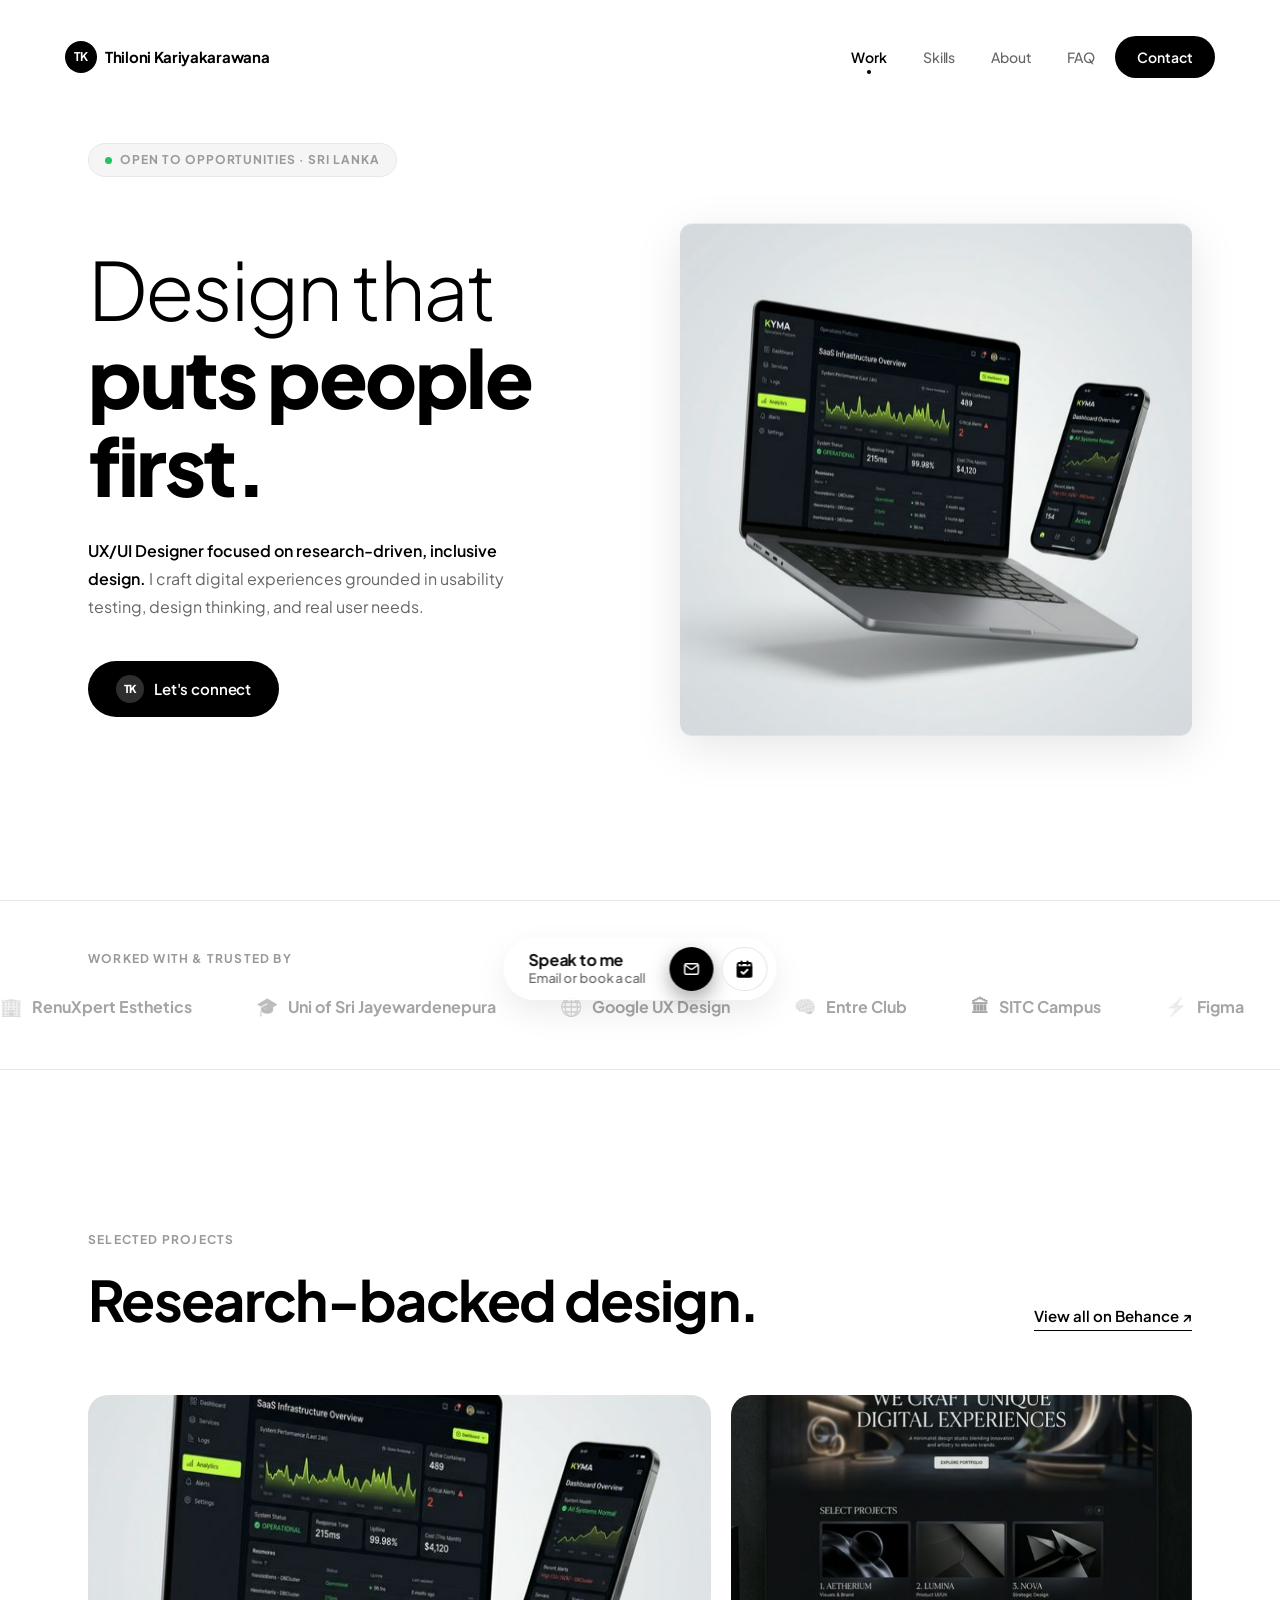
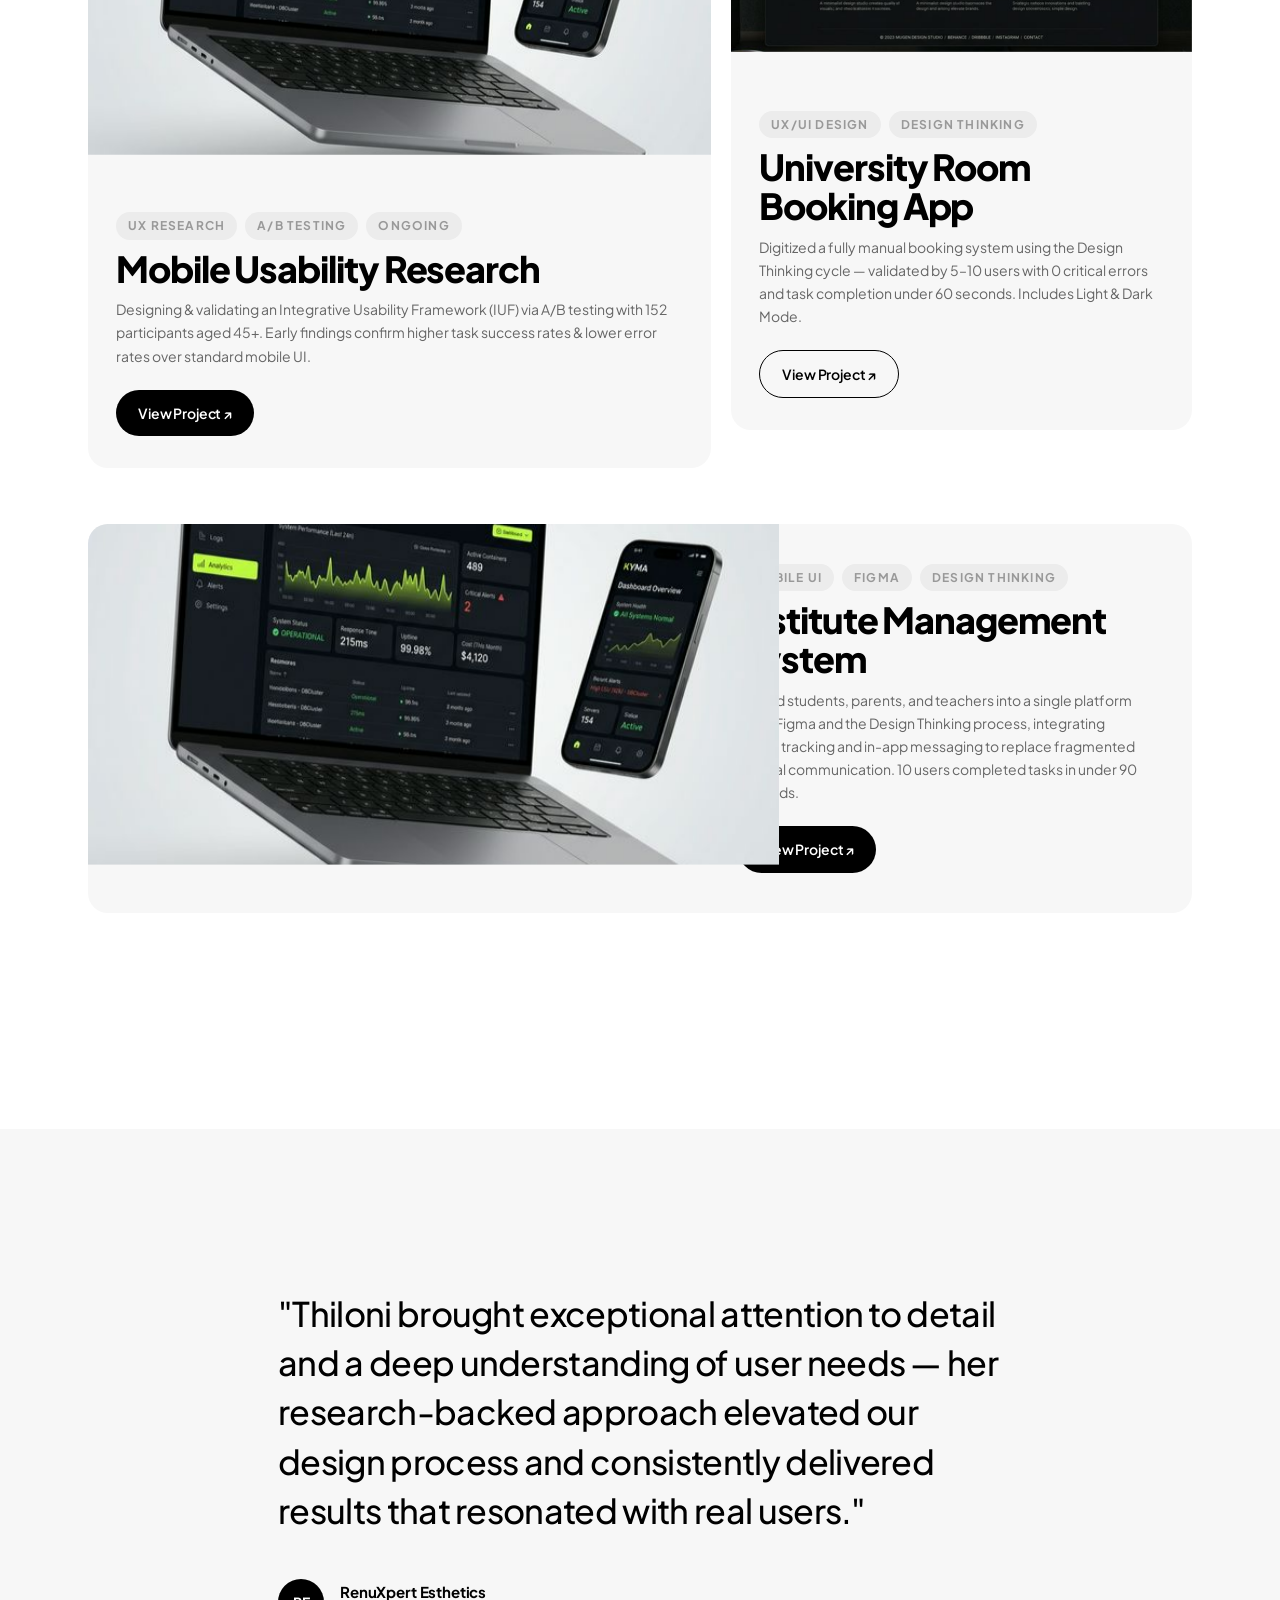
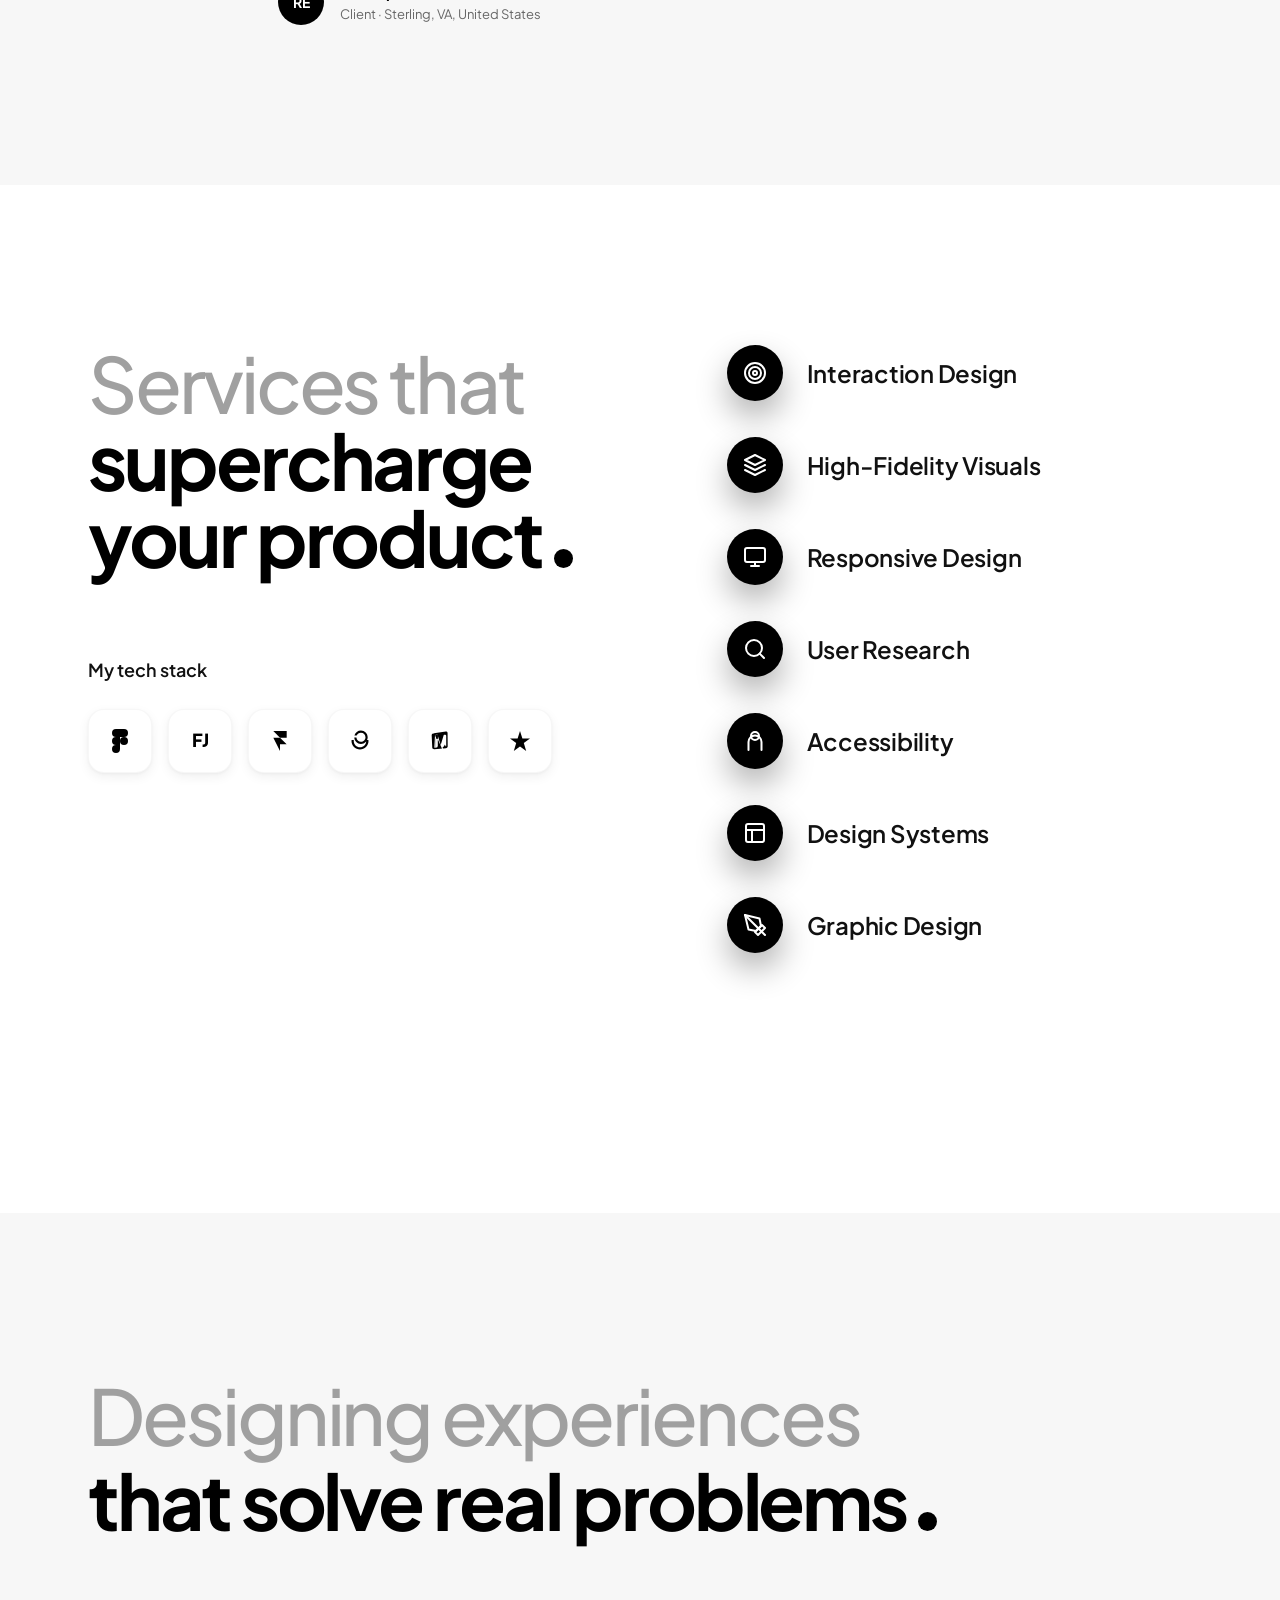
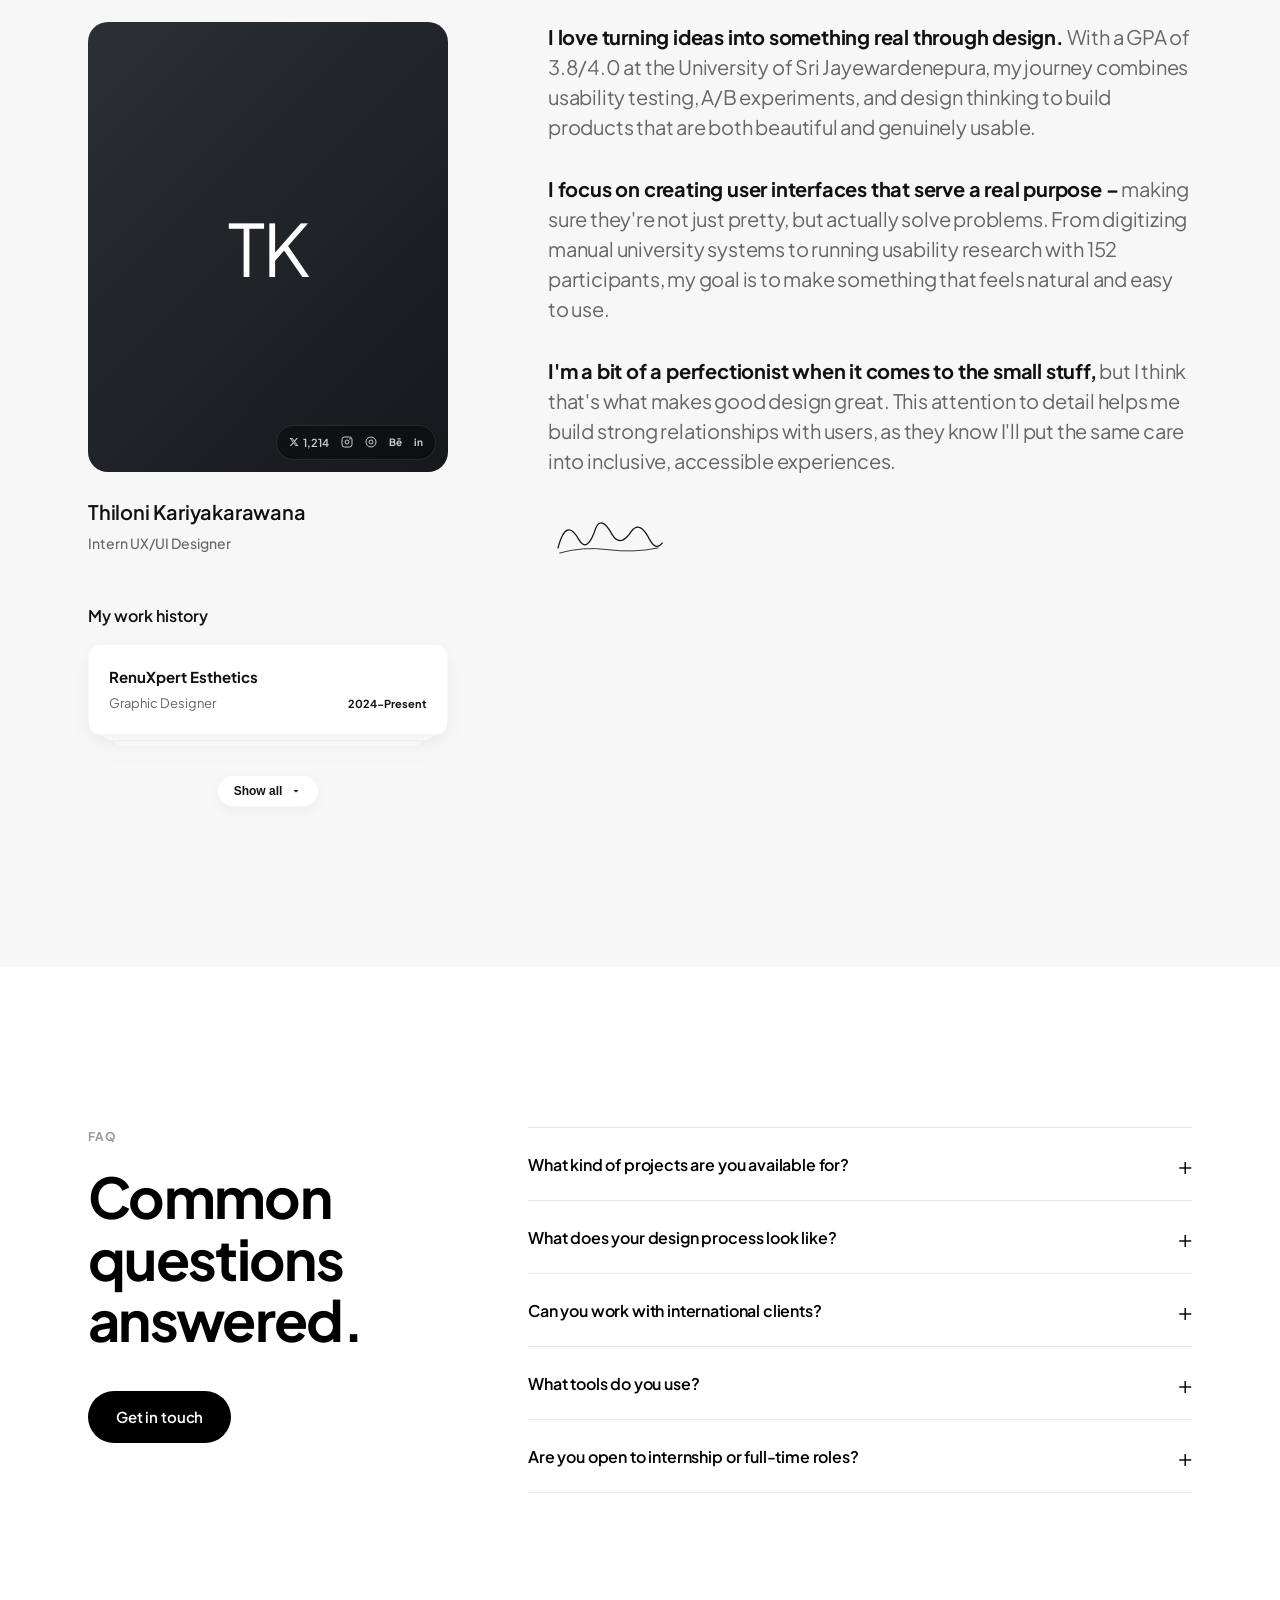
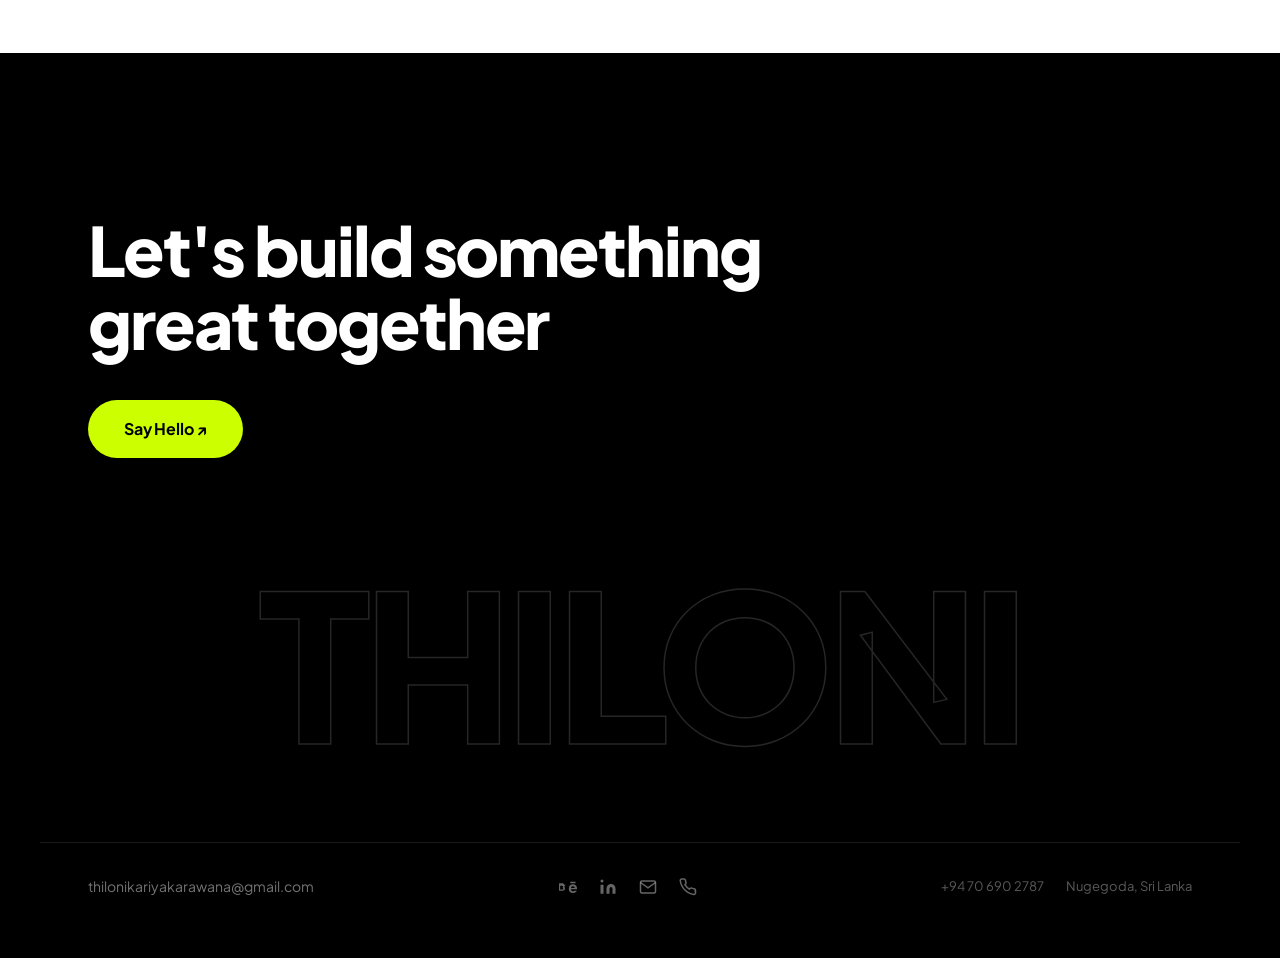
==== commit ab945fec: "about section v1 show all button fix 2" ====
--- a/index.html
+++ b/index.html
@@ -316,7 +316,7 @@
             
             <div class="show-all-container">
               <button class="show-all-btn" id="showAllHistoryBtn">
-                <span class="btn-text">Show all</span> 
+                <span class="history-btn-text">Show all</span> 
                 <svg class="btn-icon" width="12" height="12" fill="currentColor" viewBox="0 0 24 24"><path d="M7 10l5 5 5-5z"/></svg>
               </button>
             </div>
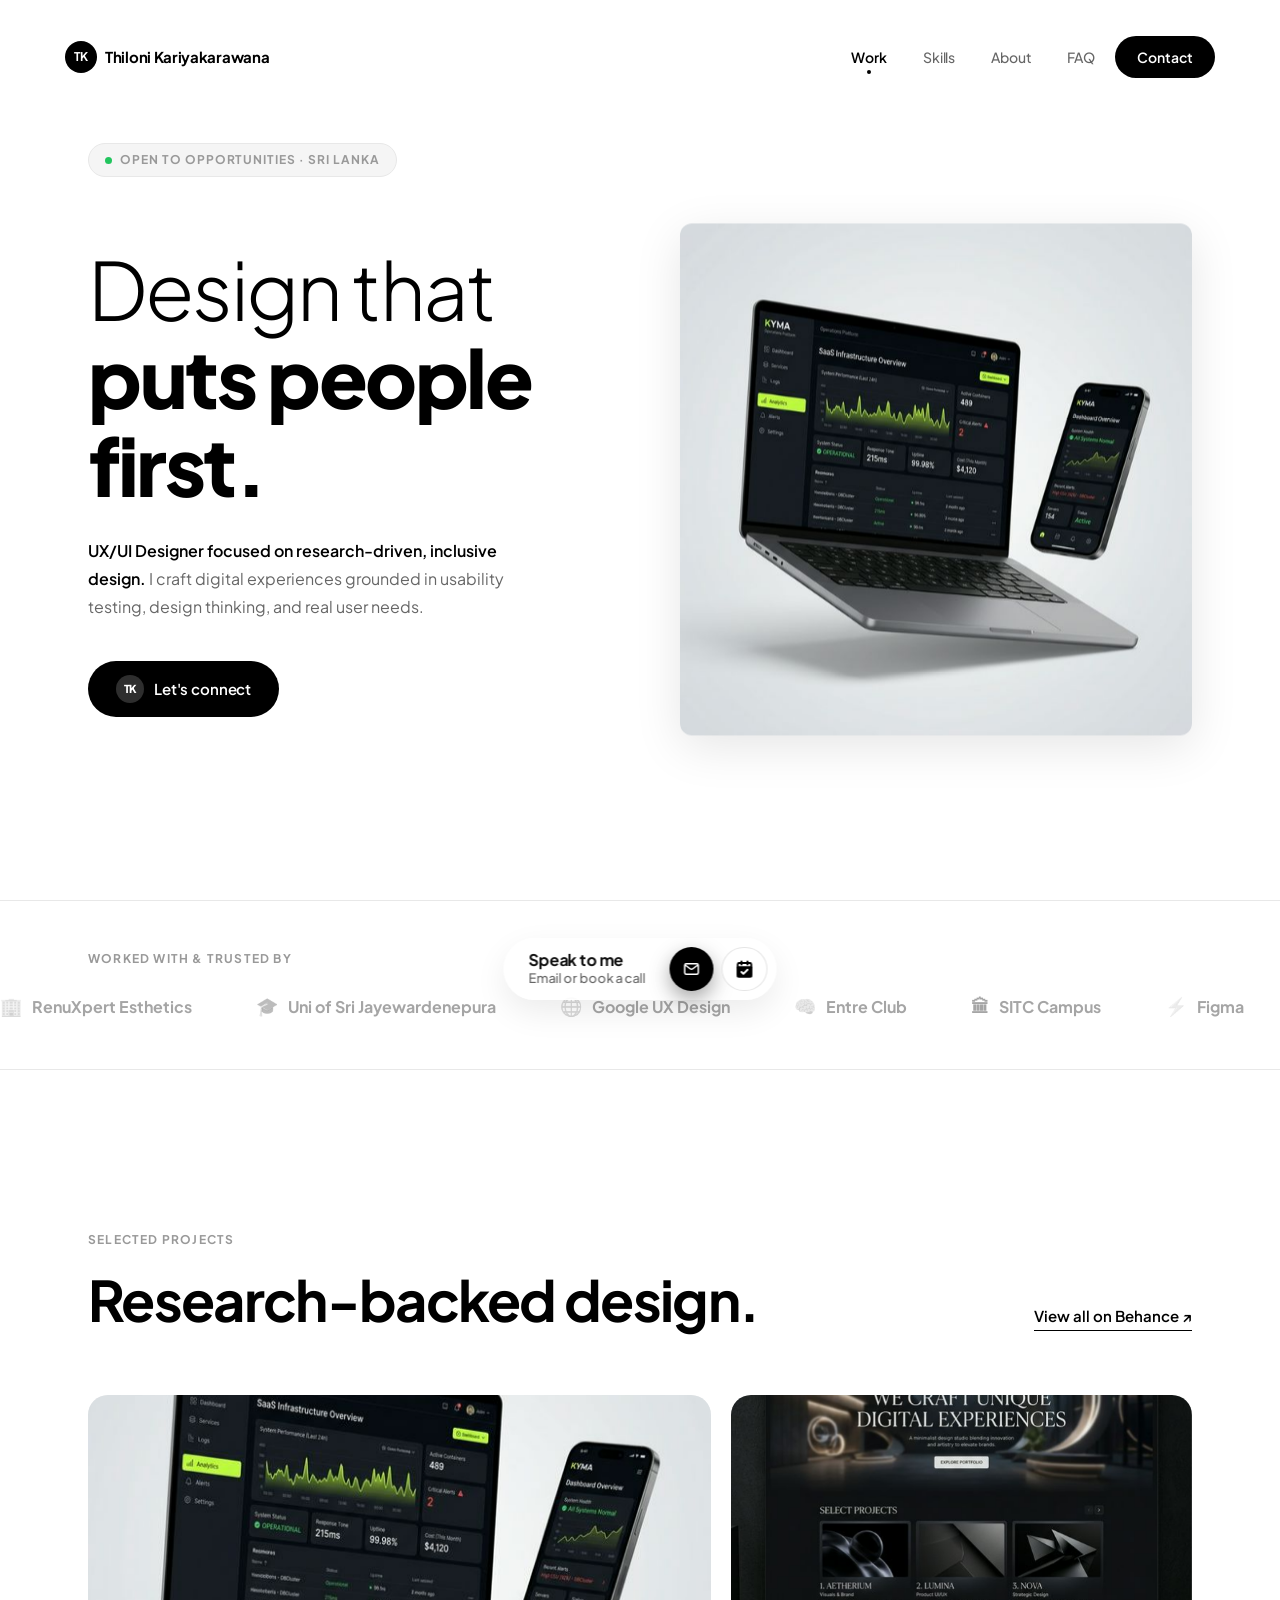
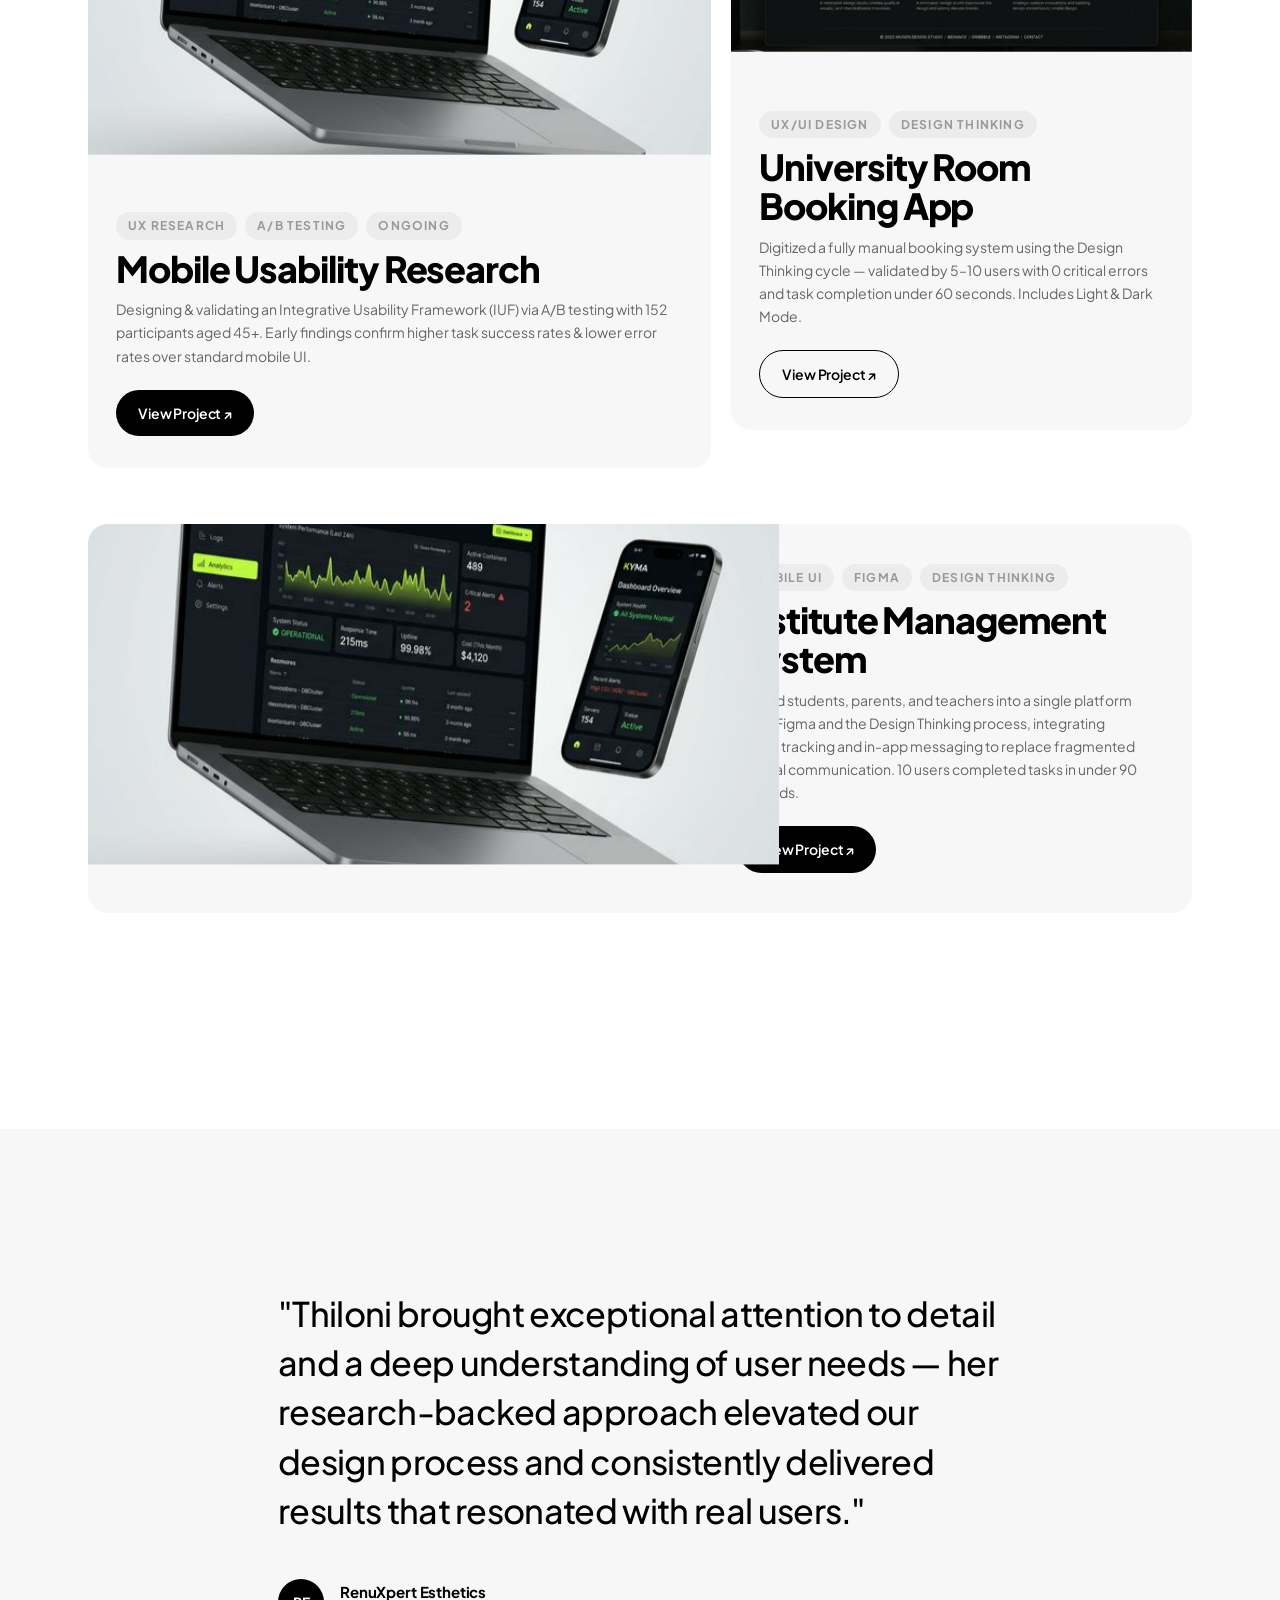
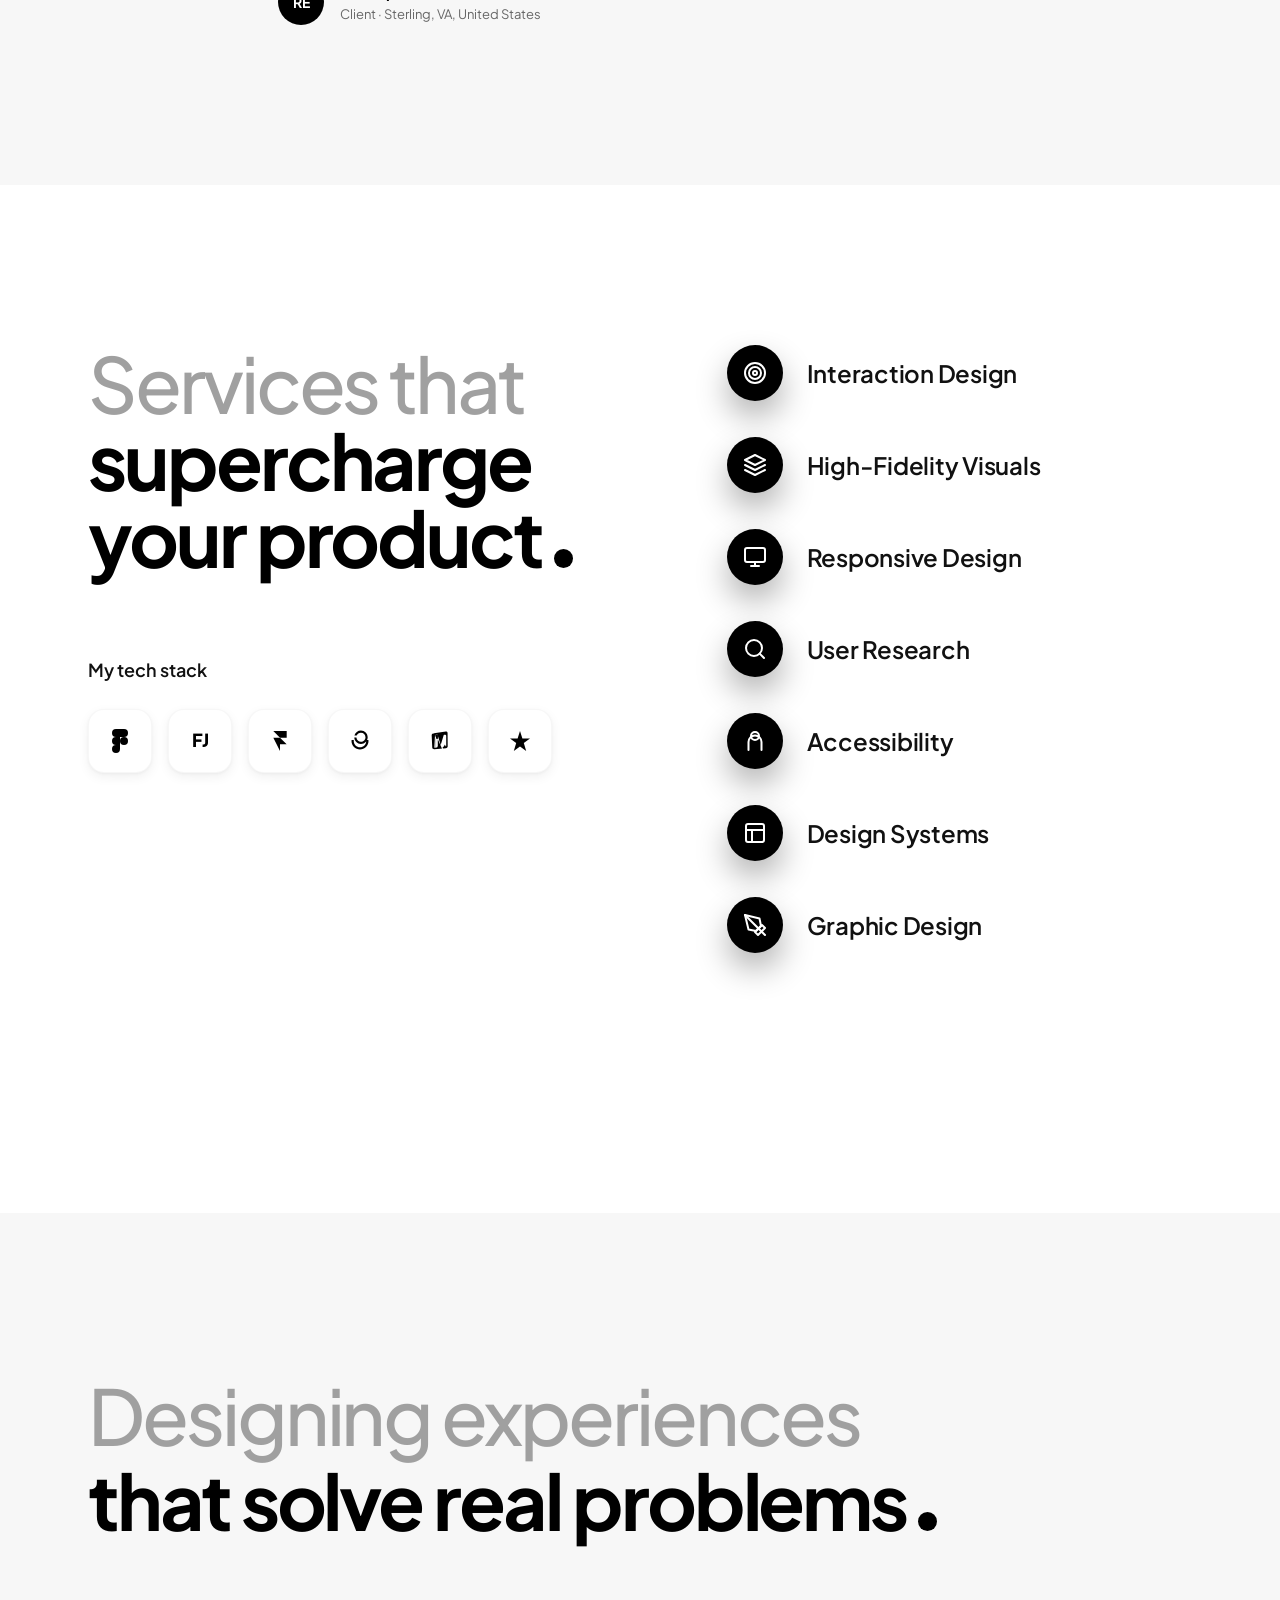
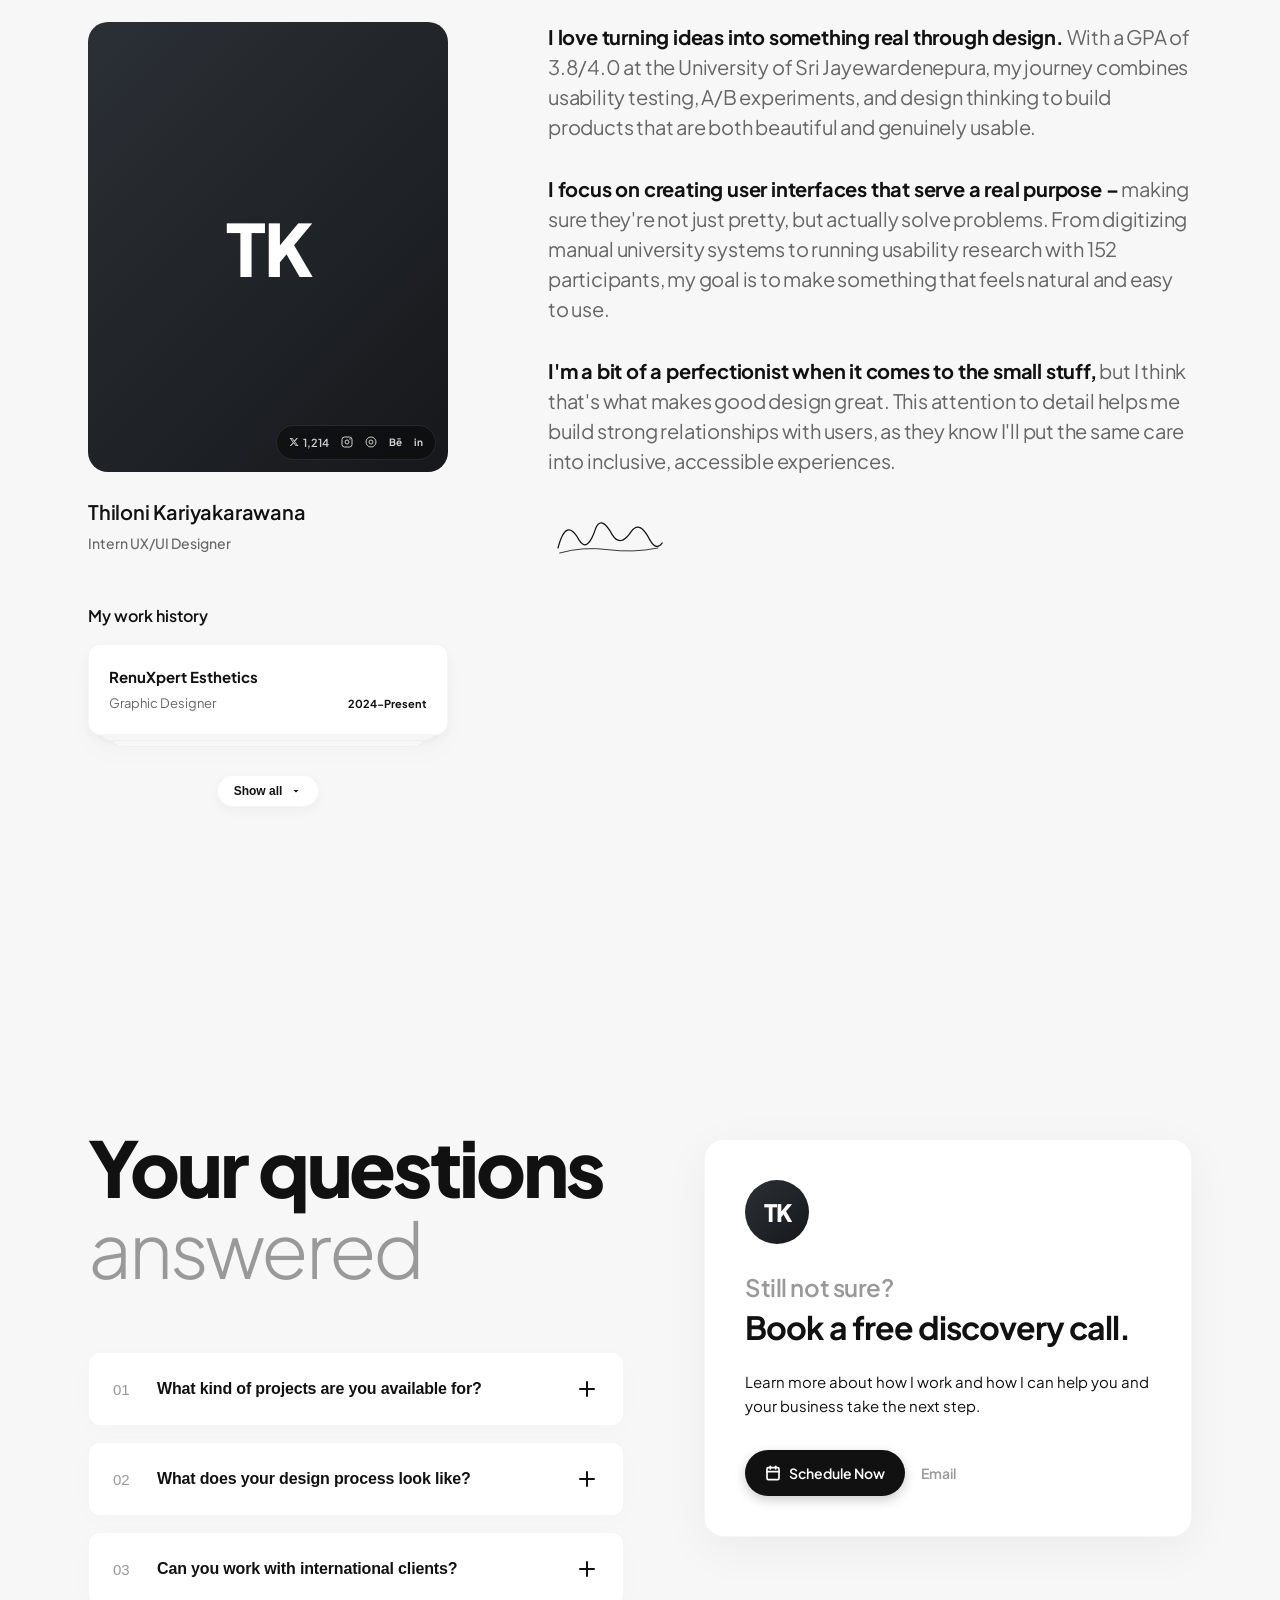
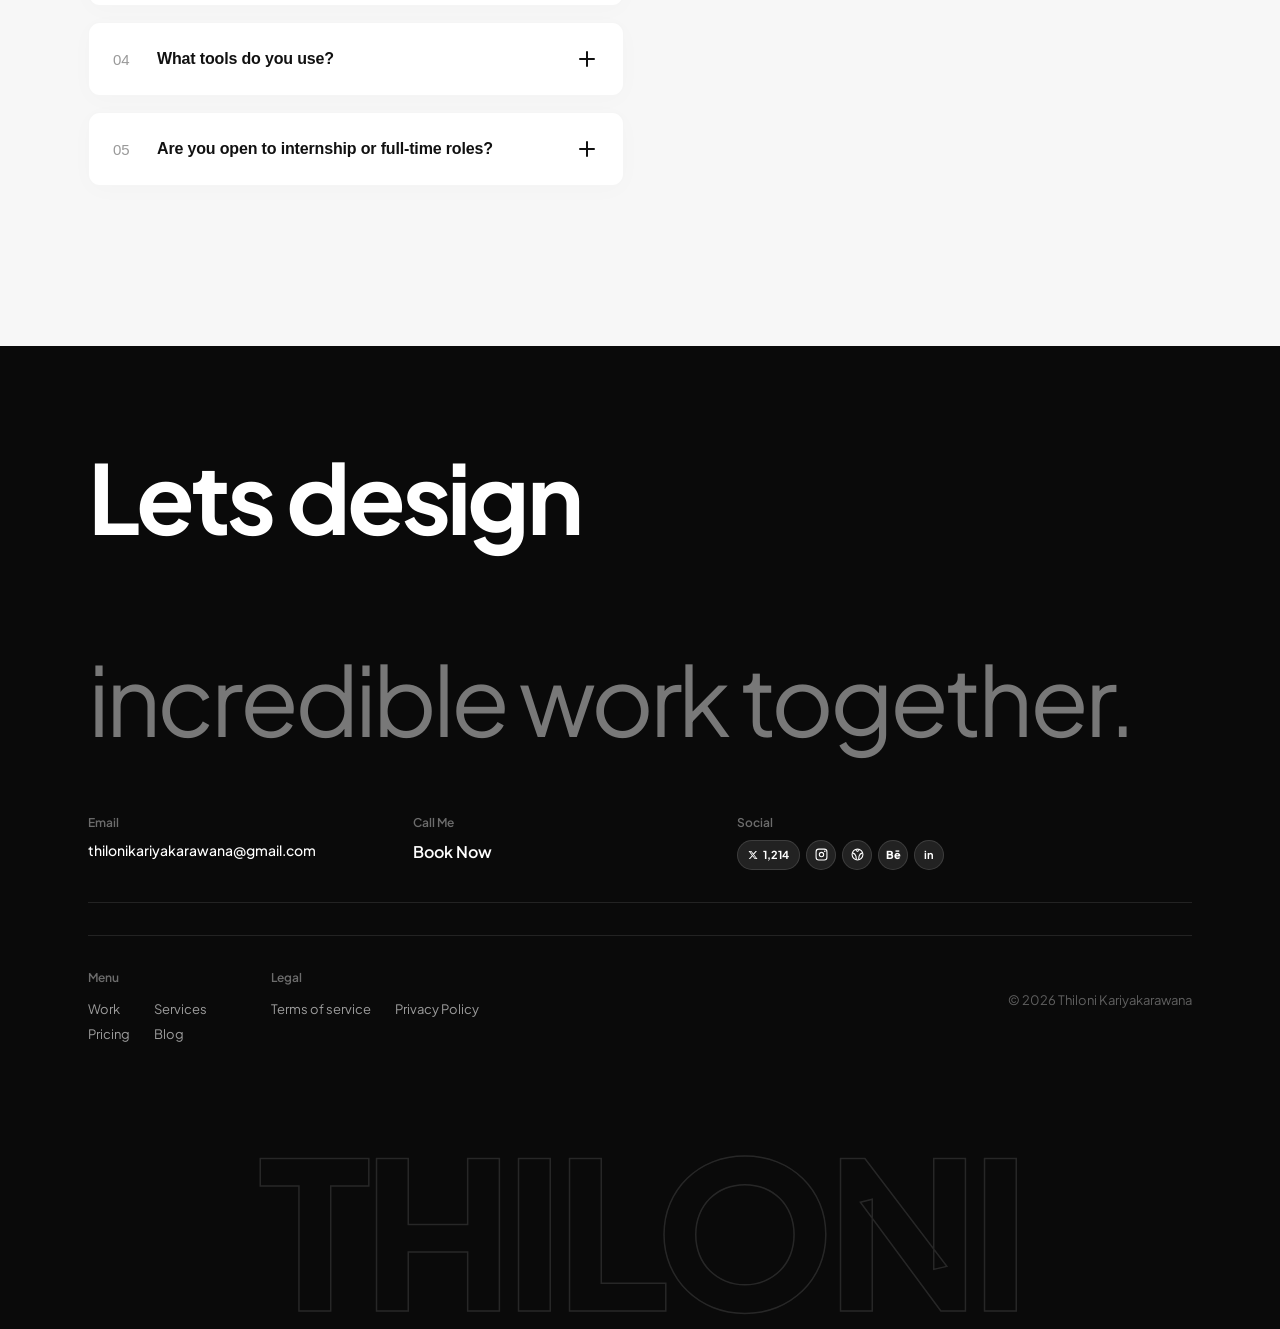
==== commit cf9c706d: "contact sectoin init" ====
--- a/index.html
+++ b/index.html
@@ -1,15 +1,20 @@
 <!DOCTYPE html>
 <html lang="en">
+
 <head>
   <meta charset="UTF-8" />
   <meta name="viewport" content="width=device-width, initial-scale=1.0" />
   <title>Thiloni Kariyakarawana — UX/UI Designer</title>
-  <meta name="description" content="Intern UX/UI Designer based in Nugegoda, Sri Lanka. Specializing in interaction design, usability research, and building inclusive digital experiences." />
+  <meta name="description"
+    content="Intern UX/UI Designer based in Nugegoda, Sri Lanka. Specializing in interaction design, usability research, and building inclusive digital experiences." />
   <link rel="preconnect" href="https://fonts.googleapis.com" />
   <link rel="preconnect" href="https://fonts.gstatic.com" crossorigin />
-  <link href="https://fonts.googleapis.com/css2?family=Plus+Jakarta+Sans:ital,wght@0,300;0,400;0,500;0,600;0,700;0,800;1,300&display=swap" rel="stylesheet" />
+  <link
+    href="https://fonts.googleapis.com/css2?family=Plus+Jakarta+Sans:ital,wght@0,300;0,400;0,500;0,600;0,700;0,800;1,300&display=swap"
+    rel="stylesheet" />
   <link rel="stylesheet" href="styles.css" />
 </head>
+
 <body>
 
 
@@ -49,7 +54,8 @@
           <span class="heading-light">Design that</span>
           <span class="heading-bold">puts people first.</span>
         </h1>
-        <p class="hero-tagline"><strong>UX/UI Designer focused on research-driven, inclusive design.</strong> I craft digital experiences grounded in usability testing, design thinking, and real user needs.</p>
+        <p class="hero-tagline"><strong>UX/UI Designer focused on research-driven, inclusive design.</strong> I craft
+          digital experiences grounded in usability testing, design thinking, and real user needs.</p>
         <a href="mailto:thilonikariyakarawana@gmail.com" class="btn btn-dark hero-cta" id="hero-cta">
           <span class="btn-avatar-initial">TK</span>
           Let's connect
@@ -67,7 +73,8 @@
     <div class="marquee-wrapper">
       <div class="marquee-track" id="marquee-track">
         <div class="logo-item"><span class="logo-icon">🏢</span><span class="logo-text">RenuXpert Esthetics</span></div>
-        <div class="logo-item"><span class="logo-icon">🎓</span><span class="logo-text">Uni of Sri Jayewardenepura</span></div>
+        <div class="logo-item"><span class="logo-icon">🎓</span><span class="logo-text">Uni of Sri
+            Jayewardenepura</span></div>
         <div class="logo-item"><span class="logo-icon">🌐</span><span class="logo-text">Google UX Design</span></div>
         <div class="logo-item"><span class="logo-icon">🧠</span><span class="logo-text">Entre Club</span></div>
         <div class="logo-item"><span class="logo-icon">🏛</span><span class="logo-text">SITC Campus</span></div>
@@ -75,7 +82,8 @@
         <div class="logo-item"><span class="logo-icon">🖼</span><span class="logo-text">Framer</span></div>
         <!-- Duplicate for seamless loop -->
         <div class="logo-item"><span class="logo-icon">🏢</span><span class="logo-text">RenuXpert Esthetics</span></div>
-        <div class="logo-item"><span class="logo-icon">🎓</span><span class="logo-text">Uni of Sri Jayewardenepura</span></div>
+        <div class="logo-item"><span class="logo-icon">🎓</span><span class="logo-text">Uni of Sri
+            Jayewardenepura</span></div>
         <div class="logo-item"><span class="logo-icon">🌐</span><span class="logo-text">Google UX Design</span></div>
         <div class="logo-item"><span class="logo-icon">🧠</span><span class="logo-text">Entre Club</span></div>
         <div class="logo-item"><span class="logo-icon">🏛</span><span class="logo-text">SITC Campus</span></div>
@@ -107,7 +115,9 @@
             <span class="tag">Ongoing</span>
           </div>
           <h2 class="project-name">Mobile Usability Research</h2>
-          <p class="project-desc">Designing & validating an Integrative Usability Framework (IUF) via A/B testing with 152 participants aged 45+. Early findings confirm higher task success rates & lower error rates over standard mobile UI.</p>
+          <p class="project-desc">Designing & validating an Integrative Usability Framework (IUF) via A/B testing with
+            152 participants aged 45+. Early findings confirm higher task success rates & lower error rates over
+            standard mobile UI.</p>
           <a href="#" class="btn btn-dark project-btn">View Project ↗</a>
         </div>
       </div>
@@ -122,7 +132,8 @@
             <span class="tag">Design Thinking</span>
           </div>
           <h2 class="project-name">University Room Booking App</h2>
-          <p class="project-desc">Digitized a fully manual booking system using the Design Thinking cycle — validated by 5–10 users with 0 critical errors and task completion under 60 seconds. Includes Light & Dark Mode.</p>
+          <p class="project-desc">Digitized a fully manual booking system using the Design Thinking cycle — validated by
+            5–10 users with 0 critical errors and task completion under 60 seconds. Includes Light & Dark Mode.</p>
           <a href="#" class="btn btn-outline project-btn">View Project ↗</a>
         </div>
       </div>
@@ -142,7 +153,9 @@
               <span class="tag">Design Thinking</span>
             </div>
             <h2 class="project-name">Institute Management System</h2>
-            <p class="project-desc">Unified students, parents, and teachers into a single platform using Figma and the Design Thinking process, integrating marks tracking and in-app messaging to replace fragmented manual communication. 10 users completed tasks in under 90 seconds.</p>
+            <p class="project-desc">Unified students, parents, and teachers into a single platform using Figma and the
+              Design Thinking process, integrating marks tracking and in-app messaging to replace fragmented manual
+              communication. 10 users completed tasks in under 90 seconds.</p>
             <a href="#" class="btn btn-dark project-btn">View Project ↗</a>
           </div>
         </div>
@@ -155,7 +168,8 @@
     <div class="container">
       <div class="testimonial-card reveal">
         <blockquote class="testimonial-text">
-          "Thiloni brought exceptional attention to detail and a deep understanding of user needs — her research-backed approach elevated our design process and consistently delivered results that resonated with real users."
+          "Thiloni brought exceptional attention to detail and a deep understanding of user needs — her research-backed
+          approach elevated our design process and consistently delivered results that resonated with real users."
         </blockquote>
         <div class="testimonial-author">
           <div class="author-avatar">RE</div>
@@ -172,7 +186,7 @@
   <section class="services-section" id="skills">
     <div class="container">
       <div class="services-layout">
-        
+
         <!-- Left Column -->
         <div class="services-left reveal">
           <h2 class="services-headline">
@@ -183,12 +197,41 @@
           <div class="tech-stack-container">
             <p class="tech-label">My tech stack</p>
             <div class="tech-logos">
-              <div class="tech-item" data-tooltip="Figma"><div class="tech-icon"><svg viewBox="0 0 38 57" width="24" height="24" fill="currentColor"><path d="M19 28.5a9.5 9.5 0 1 1 19 0 9.5 9.5 0 0 1-19 0z"/><path d="M0 47.5A9.5 9.5 0 0 1 9.5 38H19v9.5a9.5 9.5 0 1 1-19 0z"/><path d="M19 0v19h9.5a9.5 9.5 0 1 0 0-19H19z"/><path d="M0 9.5a9.5 9.5 0 0 0 9.5 9.5H19V0H9.5A9.5 9.5 0 0 0 0 9.5z"/><path d="M0 28.5a9.5 9.5 0 0 0 9.5 9.5H19V19H9.5A9.5 9.5 0 0 0 0 28.5z"/></svg></div></div>
-              <div class="tech-item" data-tooltip="FigJam"><div class="tech-icon"><span style="font-size:18px;font-weight:800;color:#000">FJ</span></div></div>
-              <div class="tech-item" data-tooltip="Framer"><div class="tech-icon"><svg viewBox="0 0 14 21" width="20" height="20" fill="currentColor"><path d="M0 0h14v7H7L0 0z"/><path d="M0 7h7l7 7H7v7L0 7z"/></svg></div></div>
-              <div class="tech-item" data-tooltip="Canva"><div class="tech-icon"><svg width="24" height="24" viewBox="0 0 24 24" fill="currentColor"><path d="M12.95 1.54c-3.14 0-5.74 2.1-6.52 4.96h2.24c.67-1.63 2.27-2.77 4.28-2.77 2.5 0 4.54 2.04 4.54 4.54s-2.04 4.54-4.54 4.54c-2.4 0-4.38-1.89-4.53-4.24H6.28c.16 3.52 3.03 6.38 6.67 6.38 3.72 0 6.74-3.02 6.74-6.74s-3.02-6.74-6.74-6.74zM12 18.26c-3.46 0-6.26-2.8-6.26-6.26 0-.35.03-.69.09-1.02H3.66c-.1.33-.16.68-.16 1.02 0 4.67 3.79 8.46 8.5 8.46s8.5-3.79 8.5-8.46c0-.34-.06-.69-.16-1.02H18.17c.06.33.09.67.09 1.02 0 3.46-2.8 6.26-6.26 6.26z"/></svg></div></div>
-              <div class="tech-item" data-tooltip="Notion"><div class="tech-icon"><svg width="22" height="22" viewBox="0 0 24 24" fill="currentColor"><path d="M4.459 4.211c.23-.418.577-.665 1.04-.741l12.784-1.884c.485-.071.933.061 1.343.398.39.319.605.748.647 1.288L20.4 17.65c.04.538-.135 1.018-.525 1.442-.39.423-.873.655-1.447.696L5.644 20.932c-.443.031-.884-.093-1.32-.375-.436-.282-.693-.683-.772-1.2l-.634-13.625c-.035-.233-.001-.456.104-.668.105-.213.25-.497.437-.853zM6.91 5.923c-.156.326-.303.626-.441.9l-.66 12.355c.348.169.65.253.903.253.303 0 .546-.113.729-.338V9.897c0-.282.02-.564.062-.846.168.188.35.334.545.438.196.104.382.17.558.197.87.165 1.13.06 1.13-.56V6.36c0-.528-.158-.87-.474-1.026-.316-.156-.632-.234-.947-.234-.343 0-.741.066-1.192.198-.45.132-.704.341-.763.625zm11.55 12.186c.205-.224.308-.49.308-.8V6.516c0-.528-.156-.872-.468-1.033-.311-.161-.622-.242-.933-.242-.424 0-.853.111-1.286.334l-3.326 10.748h-.062l-3.376-11.23c-.34-.144-.663-.216-.967-.216-.407 0-.749.123-1.025.369s-.414.534-.414.862c0 .408.104.832.311 1.272l.462.981V18.15c0 .313-.131.602-.394.867l.867.062a2.366 2.366 0 0 0 .551-.104c.184-.07.319-.188.406-.353l.462-1.047.014-7.514 4.541 10.22 1.488-.13c-.187-.247-.41-.458-.669-.633l-.222-.162 1.044-1.033c.414-.403.743-.846.987-1.332.243-.485.365-.91.365-1.274z"/></svg></div></div>
-              <div class="tech-item" data-tooltip="Lovable"><div class="tech-icon"><svg width="24" height="24" viewBox="0 0 24 24" fill="currentColor"><path d="M12 2l2.4 7.6H22l-6.2 4.5L18.2 22 12 17.5 5.8 22l2.4-7.9L2 9.6h7.6L12 2z"/></svg></div></div>
+              <div class="tech-item" data-tooltip="Figma">
+                <div class="tech-icon"><svg viewBox="0 0 38 57" width="24" height="24" fill="currentColor">
+                    <path d="M19 28.5a9.5 9.5 0 1 1 19 0 9.5 9.5 0 0 1-19 0z" />
+                    <path d="M0 47.5A9.5 9.5 0 0 1 9.5 38H19v9.5a9.5 9.5 0 1 1-19 0z" />
+                    <path d="M19 0v19h9.5a9.5 9.5 0 1 0 0-19H19z" />
+                    <path d="M0 9.5a9.5 9.5 0 0 0 9.5 9.5H19V0H9.5A9.5 9.5 0 0 0 0 9.5z" />
+                    <path d="M0 28.5a9.5 9.5 0 0 0 9.5 9.5H19V19H9.5A9.5 9.5 0 0 0 0 28.5z" />
+                  </svg></div>
+              </div>
+              <div class="tech-item" data-tooltip="FigJam">
+                <div class="tech-icon"><span style="font-size:18px;font-weight:800;color:#000">FJ</span></div>
+              </div>
+              <div class="tech-item" data-tooltip="Framer">
+                <div class="tech-icon"><svg viewBox="0 0 14 21" width="20" height="20" fill="currentColor">
+                    <path d="M0 0h14v7H7L0 0z" />
+                    <path d="M0 7h7l7 7H7v7L0 7z" />
+                  </svg></div>
+              </div>
+              <div class="tech-item" data-tooltip="Canva">
+                <div class="tech-icon"><svg width="24" height="24" viewBox="0 0 24 24" fill="currentColor">
+                    <path
+                      d="M12.95 1.54c-3.14 0-5.74 2.1-6.52 4.96h2.24c.67-1.63 2.27-2.77 4.28-2.77 2.5 0 4.54 2.04 4.54 4.54s-2.04 4.54-4.54 4.54c-2.4 0-4.38-1.89-4.53-4.24H6.28c.16 3.52 3.03 6.38 6.67 6.38 3.72 0 6.74-3.02 6.74-6.74s-3.02-6.74-6.74-6.74zM12 18.26c-3.46 0-6.26-2.8-6.26-6.26 0-.35.03-.69.09-1.02H3.66c-.1.33-.16.68-.16 1.02 0 4.67 3.79 8.46 8.5 8.46s8.5-3.79 8.5-8.46c0-.34-.06-.69-.16-1.02H18.17c.06.33.09.67.09 1.02 0 3.46-2.8 6.26-6.26 6.26z" />
+                  </svg></div>
+              </div>
+              <div class="tech-item" data-tooltip="Notion">
+                <div class="tech-icon"><svg width="22" height="22" viewBox="0 0 24 24" fill="currentColor">
+                    <path
+                      d="M4.459 4.211c.23-.418.577-.665 1.04-.741l12.784-1.884c.485-.071.933.061 1.343.398.39.319.605.748.647 1.288L20.4 17.65c.04.538-.135 1.018-.525 1.442-.39.423-.873.655-1.447.696L5.644 20.932c-.443.031-.884-.093-1.32-.375-.436-.282-.693-.683-.772-1.2l-.634-13.625c-.035-.233-.001-.456.104-.668.105-.213.25-.497.437-.853zM6.91 5.923c-.156.326-.303.626-.441.9l-.66 12.355c.348.169.65.253.903.253.303 0 .546-.113.729-.338V9.897c0-.282.02-.564.062-.846.168.188.35.334.545.438.196.104.382.17.558.197.87.165 1.13.06 1.13-.56V6.36c0-.528-.158-.87-.474-1.026-.316-.156-.632-.234-.947-.234-.343 0-.741.066-1.192.198-.45.132-.704.341-.763.625zm11.55 12.186c.205-.224.308-.49.308-.8V6.516c0-.528-.156-.872-.468-1.033-.311-.161-.622-.242-.933-.242-.424 0-.853.111-1.286.334l-3.326 10.748h-.062l-3.376-11.23c-.34-.144-.663-.216-.967-.216-.407 0-.749.123-1.025.369s-.414.534-.414.862c0 .408.104.832.311 1.272l.462.981V18.15c0 .313-.131.602-.394.867l.867.062a2.366 2.366 0 0 0 .551-.104c.184-.07.319-.188.406-.353l.462-1.047.014-7.514 4.541 10.22 1.488-.13c-.187-.247-.41-.458-.669-.633l-.222-.162 1.044-1.033c.414-.403.743-.846.987-1.332.243-.485.365-.91.365-1.274z" />
+                  </svg></div>
+              </div>
+              <div class="tech-item" data-tooltip="Lovable">
+                <div class="tech-icon"><svg width="24" height="24" viewBox="0 0 24 24" fill="currentColor">
+                    <path d="M12 2l2.4 7.6H22l-6.2 4.5L18.2 22 12 17.5 5.8 22l2.4-7.9L2 9.6h7.6L12 2z" />
+                  </svg></div>
+              </div>
             </div>
           </div>
         </div>
@@ -198,43 +241,76 @@
           <ul class="services-list-new">
             <li class="service-item-new reveal stagger-1">
               <div class="service-icon-heavy">
-                <svg width="24" height="24" viewBox="0 0 24 24" fill="none" stroke="currentColor" stroke-width="2" stroke-linecap="round" stroke-linejoin="round"><circle cx="12" cy="12" r="10"/><circle cx="12" cy="12" r="6"/><circle cx="12" cy="12" r="2"/></svg>
+                <svg width="24" height="24" viewBox="0 0 24 24" fill="none" stroke="currentColor" stroke-width="2"
+                  stroke-linecap="round" stroke-linejoin="round">
+                  <circle cx="12" cy="12" r="10" />
+                  <circle cx="12" cy="12" r="6" />
+                  <circle cx="12" cy="12" r="2" />
+                </svg>
               </div>
               <span class="service-name-new">Interaction Design</span>
             </li>
             <li class="service-item-new reveal stagger-2">
               <div class="service-icon-heavy">
-                <svg width="24" height="24" viewBox="0 0 24 24" fill="none" stroke="currentColor" stroke-width="2" stroke-linecap="round" stroke-linejoin="round"><polygon points="12 2 2 7 12 12 22 7 12 2"/><polyline points="2 12 12 17 22 12"/><polyline points="2 17 12 22 22 17"/></svg>
+                <svg width="24" height="24" viewBox="0 0 24 24" fill="none" stroke="currentColor" stroke-width="2"
+                  stroke-linecap="round" stroke-linejoin="round">
+                  <polygon points="12 2 2 7 12 12 22 7 12 2" />
+                  <polyline points="2 12 12 17 22 12" />
+                  <polyline points="2 17 12 22 22 17" />
+                </svg>
               </div>
               <span class="service-name-new">High-Fidelity Visuals</span>
             </li>
             <li class="service-item-new reveal stagger-3">
               <div class="service-icon-heavy">
-                <svg width="24" height="24" viewBox="0 0 24 24" fill="none" stroke="currentColor" stroke-width="2" stroke-linecap="round" stroke-linejoin="round"><rect x="2" y="3" width="20" height="14" rx="2" ry="2"/><line x1="8" y1="21" x2="16" y2="21"/><line x1="12" y1="17" x2="12" y2="21"/></svg>
+                <svg width="24" height="24" viewBox="0 0 24 24" fill="none" stroke="currentColor" stroke-width="2"
+                  stroke-linecap="round" stroke-linejoin="round">
+                  <rect x="2" y="3" width="20" height="14" rx="2" ry="2" />
+                  <line x1="8" y1="21" x2="16" y2="21" />
+                  <line x1="12" y1="17" x2="12" y2="21" />
+                </svg>
               </div>
               <span class="service-name-new">Responsive Design</span>
             </li>
             <li class="service-item-new reveal stagger-4">
               <div class="service-icon-heavy">
-                <svg width="24" height="24" viewBox="0 0 24 24" fill="none" stroke="currentColor" stroke-width="2" stroke-linecap="round" stroke-linejoin="round"><circle cx="11" cy="11" r="8"/><line x1="21" y1="21" x2="16.65" y2="16.65"/></svg>
+                <svg width="24" height="24" viewBox="0 0 24 24" fill="none" stroke="currentColor" stroke-width="2"
+                  stroke-linecap="round" stroke-linejoin="round">
+                  <circle cx="11" cy="11" r="8" />
+                  <line x1="21" y1="21" x2="16.65" y2="16.65" />
+                </svg>
               </div>
               <span class="service-name-new">User Research</span>
             </li>
             <li class="service-item-new reveal stagger-5">
               <div class="service-icon-heavy">
-                <svg width="24" height="24" viewBox="0 0 24 24" fill="none" stroke="currentColor" stroke-width="2" stroke-linecap="round" stroke-linejoin="round"><circle cx="12" cy="7" r="4"/><path d="M5.5 21v-8a6.5 6.5 0 0 1 13 0v8"/></svg>
+                <svg width="24" height="24" viewBox="0 0 24 24" fill="none" stroke="currentColor" stroke-width="2"
+                  stroke-linecap="round" stroke-linejoin="round">
+                  <circle cx="12" cy="7" r="4" />
+                  <path d="M5.5 21v-8a6.5 6.5 0 0 1 13 0v8" />
+                </svg>
               </div>
               <span class="service-name-new">Accessibility</span>
             </li>
             <li class="service-item-new reveal stagger-6">
               <div class="service-icon-heavy">
-                <svg width="24" height="24" viewBox="0 0 24 24" fill="none" stroke="currentColor" stroke-width="2" stroke-linecap="round" stroke-linejoin="round"><rect x="3" y="3" width="18" height="18" rx="2" ry="2"/><line x1="3" y1="9" x2="21" y2="9"/><line x1="9" y1="21" x2="9" y2="9"/></svg>
+                <svg width="24" height="24" viewBox="0 0 24 24" fill="none" stroke="currentColor" stroke-width="2"
+                  stroke-linecap="round" stroke-linejoin="round">
+                  <rect x="3" y="3" width="18" height="18" rx="2" ry="2" />
+                  <line x1="3" y1="9" x2="21" y2="9" />
+                  <line x1="9" y1="21" x2="9" y2="9" />
+                </svg>
               </div>
               <span class="service-name-new">Design Systems</span>
             </li>
             <li class="service-item-new reveal stagger-7">
               <div class="service-icon-heavy">
-                <svg width="24" height="24" viewBox="0 0 24 24" fill="none" stroke="currentColor" stroke-width="2" stroke-linecap="round" stroke-linejoin="round"><path d="M12 19l7-7 3 3-7 7-3-3z"/><path d="M18 13l-1.5-7.5L2 2l3.5 14.5L13 18l5-5z"/><line x1="2" y1="2" x2="22" y2="22"/></svg>
+                <svg width="24" height="24" viewBox="0 0 24 24" fill="none" stroke="currentColor" stroke-width="2"
+                  stroke-linecap="round" stroke-linejoin="round">
+                  <path d="M12 19l7-7 3 3-7 7-3-3z" />
+                  <path d="M18 13l-1.5-7.5L2 2l3.5 14.5L13 18l5-5z" />
+                  <line x1="2" y1="2" x2="22" y2="22" />
+                </svg>
               </div>
               <span class="service-name-new">Graphic Design</span>
             </li>
@@ -248,92 +324,118 @@
   <section class="about-section" id="about">
     <div class="container">
       <h2 class="about-headline">
-        <span class="light">Designing experiences</span><br/>
+        <span class="light">Designing experiences</span><br />
         <span class="bold">that solve real problems</span><span class="dot"></span>
       </h2>
       <div class="about-layout-new">
         <div class="about-left reveal">
           <div class="about-photo-wrapper-new">
-            <div class="about-photo-fallback-new" style="display:flex; font-size:72px; letter-spacing:-2px; background: linear-gradient(135deg, #2b3036, #16181b);">TK</div>
-            
+            <div class="about-photo-fallback-new"
+              style="display:flex; font-size:72px; letter-spacing:-2px; background: linear-gradient(135deg, #2b3036, #16181b);">
+              TK</div>
+
             <div class="social-pill-bar">
               <span class="social-pill-item">
-                <svg viewBox="0 0 24 24" width="10" height="10" fill="currentColor"><path d="m18.244 2.25h3.308l-7.227 8.26 8.502 11.24H16.17l-5.214-6.817L4.99 21.75H1.68l7.73-8.835L1.254 2.25H8.08l4.713 6.231zm-1.161 17.52h1.833L7.084 4.126H5.117z"/></svg> 
+                <svg viewBox="0 0 24 24" width="10" height="10" fill="currentColor">
+                  <path
+                    d="m18.244 2.25h3.308l-7.227 8.26 8.502 11.24H16.17l-5.214-6.817L4.99 21.75H1.68l7.73-8.835L1.254 2.25H8.08l4.713 6.231zm-1.161 17.52h1.833L7.084 4.126H5.117z" />
+                </svg>
                 <span class="pill-text">1,214</span>
               </span>
-              <span class="social-pill-item"><svg viewBox="0 0 24 24" width="12" height="12" fill="currentColor"><rect x="2" y="2" width="20" height="20" rx="5" ry="5" fill="none" stroke="currentColor" stroke-width="2"/><circle cx="12" cy="12" r="4" fill="none" stroke="currentColor" stroke-width="2"/><circle cx="18" cy="6" r="1.5"/></svg></span>
-              <span class="social-pill-item"><svg viewBox="0 0 24 24" width="12" height="12" fill="currentColor"><circle cx="12" cy="12" r="10" fill="none" stroke="currentColor" stroke-width="2"/><path d="M8 12 A4 4 0 0 1 16 12 A4 4 0 0 1 8 12" fill="none" stroke="currentColor" stroke-width="2"/></svg></span>
+              <span class="social-pill-item"><svg viewBox="0 0 24 24" width="12" height="12" fill="currentColor">
+                  <rect x="2" y="2" width="20" height="20" rx="5" ry="5" fill="none" stroke="currentColor"
+                    stroke-width="2" />
+                  <circle cx="12" cy="12" r="4" fill="none" stroke="currentColor" stroke-width="2" />
+                  <circle cx="18" cy="6" r="1.5" />
+                </svg></span>
+              <span class="social-pill-item"><svg viewBox="0 0 24 24" width="12" height="12" fill="currentColor">
+                  <circle cx="12" cy="12" r="10" fill="none" stroke="currentColor" stroke-width="2" />
+                  <path d="M8 12 A4 4 0 0 1 16 12 A4 4 0 0 1 8 12" fill="none" stroke="currentColor" stroke-width="2" />
+                </svg></span>
               <span class="social-pill-item"><span style="font-weight:700;font-size:10px;line-height:1">Bē</span></span>
               <span class="social-pill-item"><span style="font-weight:700;font-size:10px;line-height:1">in</span></span>
             </div>
           </div>
-          
+
           <p class="about-name-new">Thiloni Kariyakarawana</p>
           <p class="about-title-new">Intern UX/UI Designer</p>
-          
+
           <div class="about-work-history-new">
             <p class="history-label-new">My work history</p>
             <div class="work-history-card-container" id="workHistoryContainer">
-               <div class="work-history-card" style="z-index: 4;">
-                 <div class="history-company-new">RenuXpert Esthetics</div>
-                 <div class="history-role-row">
-                   <span class="history-role-new">Graphic Designer</span>
-                   <span class="history-years-new">2024-Present</span>
-                 </div>
-               </div>
-               
-               <div class="work-history-extra" id="workHistoryExtra">
-                 <div class="work-history-card inner-card">
-                   <div class="history-company-new">Entre Club — USJ</div>
-                   <div class="history-role-row">
-                     <span class="history-role-new">UI/UX Task Master</span>
-                     <span class="history-years-new">2025-2026</span>
-                   </div>
-                 </div>
-                 
-                 <p class="history-label-new" style="margin-top: 24px; font-size: 14px; margin-bottom: 8px;">Education</p>
-                 
-                 <div class="work-history-card inner-card">
-                   <div class="history-company-new">Bsc in Info Technology</div>
-                   <div class="history-role-row">
-                     <span class="history-role-new">USJ</span>
-                     <span class="history-years-new">2023-Present</span>
-                   </div>
-                 </div>
-                 
-                 <div class="work-history-card inner-card" style="margin-top: 8px;">
-                   <div class="history-company-new">Diploma in Psychology</div>
-                   <div class="history-role-row">
-                     <span class="history-role-new">SITC Campus</span>
-                     <span class="history-years-new">2025</span>
-                   </div>
-                 </div>
-               </div>
-
-               <div class="work-history-card-shadow-1"></div>
-               <div class="work-history-card-shadow-2"></div>
-            </div>
-            
+              <div class="work-history-card" style="z-index: 4;">
+                <div class="history-company-new">RenuXpert Esthetics</div>
+                <div class="history-role-row">
+                  <span class="history-role-new">Graphic Designer</span>
+                  <span class="history-years-new">2024-Present</span>
+                </div>
+              </div>
+
+              <div class="work-history-extra" id="workHistoryExtra">
+                <div class="work-history-card inner-card">
+                  <div class="history-company-new">Entre Club — USJ</div>
+                  <div class="history-role-row">
+                    <span class="history-role-new">UI/UX Task Master</span>
+                    <span class="history-years-new">2025-2026</span>
+                  </div>
+                </div>
+
+                <p class="history-label-new" style="margin-top: 24px; font-size: 14px; margin-bottom: 8px;">Education
+                </p>
+
+                <div class="work-history-card inner-card">
+                  <div class="history-company-new">Bsc in Info Technology</div>
+                  <div class="history-role-row">
+                    <span class="history-role-new">USJ</span>
+                    <span class="history-years-new">2023-Present</span>
+                  </div>
+                </div>
+
+                <div class="work-history-card inner-card" style="margin-top: 8px;">
+                  <div class="history-company-new">Diploma in Psychology</div>
+                  <div class="history-role-row">
+                    <span class="history-role-new">SITC Campus</span>
+                    <span class="history-years-new">2025</span>
+                  </div>
+                </div>
+              </div>
+
+              <div class="work-history-card-shadow-1"></div>
+              <div class="work-history-card-shadow-2"></div>
+            </div>
+
             <div class="show-all-container">
               <button class="show-all-btn" id="showAllHistoryBtn">
-                <span class="history-btn-text">Show all</span> 
-                <svg class="btn-icon" width="12" height="12" fill="currentColor" viewBox="0 0 24 24"><path d="M7 10l5 5 5-5z"/></svg>
+                <span class="history-btn-text">Show all</span>
+                <svg class="btn-icon" width="12" height="12" fill="currentColor" viewBox="0 0 24 24">
+                  <path d="M7 10l5 5 5-5z" />
+                </svg>
               </button>
             </div>
           </div>
         </div>
-        
+
         <div class="about-right reveal">
-          <p class="about-bio-new"><span class="bold">I love turning ideas into something real through design.</span> With a GPA of 3.8/4.0 at the University of Sri Jayewardenepura, my journey combines usability testing, A/B experiments, and design thinking to build products that are both beautiful and genuinely usable.</p>
-          
-          <p class="about-bio-new"><span class="bold">I focus on creating user interfaces that serve a real purpose –</span> making sure they're not just pretty, but actually solve problems. From digitizing manual university systems to running usability research with 152 participants, my goal is to make something that feels natural and easy to use.</p>
-          
-          <p class="about-bio-new"><span class="bold">I'm a bit of a perfectionist when it comes to the small stuff,</span> but I think that's what makes good design great. This attention to detail helps me build strong relationships with users, as they know I'll put the same care into inclusive, accessible experiences.</p>
-          
+          <p class="about-bio-new"><span class="bold">I love turning ideas into something real through design.</span>
+            With a GPA of 3.8/4.0 at the University of Sri Jayewardenepura, my journey combines usability testing, A/B
+            experiments, and design thinking to build products that are both beautiful and genuinely usable.</p>
+
+          <p class="about-bio-new"><span class="bold">I focus on creating user interfaces that serve a real purpose
+              –</span> making sure they're not just pretty, but actually solve problems. From digitizing manual
+            university systems to running usability research with 152 participants, my goal is to make something that
+            feels natural and easy to use.</p>
+
+          <p class="about-bio-new"><span class="bold">I'm a bit of a perfectionist when it comes to the small
+              stuff,</span> but I think that's what makes good design great. This attention to detail helps me build
+            strong relationships with users, as they know I'll put the same care into inclusive, accessible experiences.
+          </p>
+
           <div class="signature">
             <svg viewBox="0 0 140 60" width="120" height="50" fill="none">
-              <path d="M10 48 Q20 10 35 38 Q45 55 55 25 Q62 8 75 32 Q85 48 98 28 Q108 14 120 38 Q128 52 135 42" stroke="#111111" stroke-width="1.5" fill="none" stroke-linecap="round"/>
-              <path d="M12 54 Q40 46 70 50 Q100 54 130 48" stroke="#111111" stroke-width="1" fill="none" stroke-linecap="round"/>
+              <path d="M10 48 Q20 10 35 38 Q45 55 55 25 Q62 8 75 32 Q85 48 98 28 Q108 14 120 38 Q128 52 135 42"
+                stroke="#111111" stroke-width="1.5" fill="none" stroke-linecap="round" />
+              <path d="M12 54 Q40 46 70 50 Q100 54 130 48" stroke="#111111" stroke-width="1" fill="none"
+                stroke-linecap="round" />
             </svg>
           </div>
         </div>
@@ -342,35 +444,123 @@
   </section>
 
   <!-- ============ FAQ ============ -->
-  <section class="faq-section" id="faq">
+  <section class="faq-section-new" id="faq">
     <div class="container">
-      <div class="faq-layout">
-        <div class="faq-left reveal">
-          <p class="section-eyebrow">FAQ</p>
-          <h2 class="section-heading">Common questions<br/>answered.</h2>
-          <a href="mailto:thilonikariyakarawana@gmail.com" class="btn btn-dark" id="schedule-btn">Get in touch</a>
-        </div>
-        <div class="faq-right">
-          <div class="faq-list" id="faq-list">
-            <div class="faq-item reveal stagger-1">
-              <button class="faq-question" id="faq-1">What kind of projects are you available for?<span class="faq-arrow">+</span></button>
-              <div class="faq-answer"><p>I'm open to UX/UI design projects, usability research, mobile app design, and freelance graphic design work. I'm especially passionate about projects focused on accessibility and inclusive design.</p></div>
-            </div>
-            <div class="faq-item reveal stagger-2">
-              <button class="faq-question" id="faq-2">What does your design process look like?<span class="faq-arrow">+</span></button>
-              <div class="faq-answer"><p>I follow the Design Thinking process: Empathise → Define → Ideate → Prototype → Test. Each phase is user-centred, with usability testing (both qualitative and quantitative) integral to every project.</p></div>
-            </div>
-            <div class="faq-item reveal stagger-3">
-              <button class="faq-question" id="faq-3">Can you work with international clients?<span class="faq-arrow">+</span></button>
-              <div class="faq-answer"><p>Absolutely — I've already collaborated with a US-based client (RenuXpert Esthetics, Sterling, VA) and am comfortable with remote collaboration across time zones.</p></div>
-            </div>
-            <div class="faq-item reveal stagger-4">
-              <button class="faq-question" id="faq-4">What tools do you use?<span class="faq-arrow">+</span></button>
-              <div class="faq-answer"><p>My primary design tool is Figma (including FigJam for workshops and ideation). I also use Framer for interactive prototypes, Canva for branded graphics, and Notion for project documentation.</p></div>
-            </div>
-            <div class="faq-item reveal stagger-5">
-              <button class="faq-question" id="faq-5">Are you open to internship or full-time roles?<span class="faq-arrow">+</span></button>
-              <div class="faq-answer"><p>Yes! I'm actively seeking internship and junior UX/UI designer roles. I'm eager to work in a collaborative environment where I can contribute my research skills and grow as a designer.</p></div>
+      <div class="faq-layout-new">
+        <div class="faq-left-new reveal">
+          <h2 class="faq-heading-new">
+            <span class="bold">Your questions</span><br />
+            <span class="light">answered<span class="dot"></span></span>
+          </h2>
+          <div class="faq-list-new" id="faq-list">
+            <div class="faq-item-new reveal stagger-1">
+              <button class="faq-question-new">
+                <span class="faq-prefix">01</span>
+                <span class="faq-text">What kind of projects are you available for?</span>
+                <svg class="faq-icon" width="24" height="24" viewBox="0 0 24 24" fill="none" stroke="currentColor"
+                  stroke-width="2" stroke-linecap="round">
+                  <line x1="12" y1="5" x2="12" y2="19"></line>
+                  <line x1="5" y1="12" x2="19" y2="12"></line>
+                </svg>
+              </button>
+              <div class="faq-answer-new">
+                <p>I'm open to UX/UI design projects, usability research, mobile app design, and freelance graphic
+                  design work. I'm especially passionate about projects focused on accessibility and inclusive design.
+                </p>
+              </div>
+            </div>
+
+            <div class="faq-item-new reveal stagger-2">
+              <button class="faq-question-new">
+                <span class="faq-prefix">02</span>
+                <span class="faq-text">What does your design process look like?</span>
+                <svg class="faq-icon" width="24" height="24" viewBox="0 0 24 24" fill="none" stroke="currentColor"
+                  stroke-width="2" stroke-linecap="round">
+                  <line x1="12" y1="5" x2="12" y2="19"></line>
+                  <line x1="5" y1="12" x2="19" y2="12"></line>
+                </svg>
+              </button>
+              <div class="faq-answer-new">
+                <p>I follow the Design Thinking process: Empathise → Define → Ideate → Prototype → Test. Each phase is
+                  user-centred, with usability testing (both qualitative and quantitative) integral to every project.
+                </p>
+              </div>
+            </div>
+
+            <div class="faq-item-new reveal stagger-3">
+              <button class="faq-question-new">
+                <span class="faq-prefix">03</span>
+                <span class="faq-text">Can you work with international clients?</span>
+                <svg class="faq-icon" width="24" height="24" viewBox="0 0 24 24" fill="none" stroke="currentColor"
+                  stroke-width="2" stroke-linecap="round">
+                  <line x1="12" y1="5" x2="12" y2="19"></line>
+                  <line x1="5" y1="12" x2="19" y2="12"></line>
+                </svg>
+              </button>
+              <div class="faq-answer-new">
+                <p>Absolutely — I've already collaborated with a US-based client (RenuXpert Esthetics, Sterling, VA) and
+                  am comfortable with remote collaboration across time zones.</p>
+              </div>
+            </div>
+
+            <div class="faq-item-new reveal stagger-4">
+              <button class="faq-question-new">
+                <span class="faq-prefix">04</span>
+                <span class="faq-text">What tools do you use?</span>
+                <svg class="faq-icon" width="24" height="24" viewBox="0 0 24 24" fill="none" stroke="currentColor"
+                  stroke-width="2" stroke-linecap="round">
+                  <line x1="12" y1="5" x2="12" y2="19"></line>
+                  <line x1="5" y1="12" x2="19" y2="12"></line>
+                </svg>
+              </button>
+              <div class="faq-answer-new">
+                <p>My primary design tool is Figma (including FigJam for workshops and ideation). I also use Framer for
+                  interactive prototypes, Canva for branded graphics, and Notion for project documentation.</p>
+              </div>
+            </div>
+
+            <div class="faq-item-new reveal stagger-5">
+              <button class="faq-question-new">
+                <span class="faq-prefix">05</span>
+                <span class="faq-text">Are you open to internship or full-time roles?</span>
+                <svg class="faq-icon" width="24" height="24" viewBox="0 0 24 24" fill="none" stroke="currentColor"
+                  stroke-width="2" stroke-linecap="round">
+                  <line x1="12" y1="5" x2="12" y2="19"></line>
+                  <line x1="5" y1="12" x2="19" y2="12"></line>
+                </svg>
+              </button>
+              <div class="faq-answer-new">
+                <p>Yes! I'm actively seeking internship and junior UX/UI designer roles. I'm eager to work in a
+                  collaborative environment where I can contribute my research skills and grow as a designer.</p>
+              </div>
+            </div>
+          </div>
+        </div>
+
+        <div class="faq-right-new reveal stagger-2">
+          <div class="booking-card">
+            <div class="booking-photo">
+              <div class="about-photo-fallback-new"
+                style="display:flex; font-size:24px; letter-spacing:-1px; border-radius:50%; width: 64px; height: 64px; background: linear-gradient(135deg, #2b3036, #16181b);">
+                TK</div>
+            </div>
+            <p class="booking-sub">Still not sure?</p>
+            <h3 class="booking-title">Book a free discovery call.</h3>
+            <p class="booking-desc">Learn more about how I work and how I can help you and your business take the next
+              step.</p>
+
+            <div class="booking-actions">
+              <a href="mailto:thilonikariyakarawana@gmail.com" class="btn-schedule">
+                <svg width="16" height="16" viewBox="0 0 24 24" fill="none" stroke="currentColor" stroke-width="2.5"
+                  stroke-linecap="round" stroke-linejoin="round">
+                  <rect x="3" y="4" width="18" height="18" rx="2" ry="2"></rect>
+                  <line x1="16" y1="2" x2="16" y2="6"></line>
+                  <line x1="8" y1="2" x2="8" y2="6"></line>
+                  <line x1="3" y1="10" x2="21" y2="10"></line>
+                </svg>
+                Schedule Now
+              </a>
+              <span class="booking-platform-text">Email</span>
             </div>
           </div>
         </div>
@@ -378,37 +568,81 @@
     </div>
   </section>
 
-  <!-- ============ FOOTER ============ -->
-  <footer class="footer" id="contact">
-    <div class="footer-cta reveal">
-      <h2 class="footer-heading">Let's build something<br/>great together</h2>
-      <a href="mailto:thilonikariyakarawana@gmail.com" class="btn footer-btn" id="book-btn">Say Hello ↗</a>
-    </div>
-
-    <!-- Giant outlined decorative wordmark -->
-    <div class="footer-wordmark" aria-hidden="true">THILONI</div>
-
-    <div class="footer-bottom">
-      <p class="footer-email">thilonikariyakarawana@gmail.com</p>
-      <div class="footer-social">
-        <a href="https://www.behance.net" target="_blank" class="social-link" id="social-behance" aria-label="Behance">
-          <svg width="18" height="18" viewBox="0 0 24 24" fill="currentColor"><path d="M22 7h-7V5h7v2zm1.726 10c-.442 1.297-2.029 3-5.101 3-3.074 0-5.564-1.729-5.564-5.675 0-3.91 2.325-5.92 5.466-5.92 3.082 0 4.964 1.782 5.375 4.426.078.506.109 1.188.095 2.14H15.97c.13 3.211 3.483 3.312 4.588 2.029H23.726zm-7.719-3.71h4.979c-.147-1.108-.81-2.129-2.376-2.129-1.502 0-2.318.773-2.603 2.129zM7.448 9.747C7.448 7.46 5.478 7 3.808 7H0v10h4.523c1.808 0 3.556-.911 3.556-2.924 0-1.352-.592-2.032-1.428-2.447.673-.343 1.797-.9 1.797-1.882Zm-5.9.55h2.166c.912 0 1.614.288 1.614 1.238 0 .95-.726 1.19-1.614 1.19H1.548v-2.428zm2.478 4.917H1.548v-2.607h2.5c1.123 0 1.685.44 1.685 1.313 0 .87-.552 1.294-1.707 1.294z"/></svg>
-        </a>
-        <a href="https://www.linkedin.com" target="_blank" class="social-link" id="social-linkedin" aria-label="LinkedIn">
-          <svg width="18" height="18" viewBox="0 0 24 24" fill="currentColor"><path d="M16 8a6 6 0 0 1 6 6v7h-4v-7a2 2 0 0 0-2-2 2 2 0 0 0-2 2v7h-4v-7a6 6 0 0 1 6-6zM2 9h4v12H2z"/><circle cx="4" cy="4" r="2"/></svg>
-        </a>
-        <a href="mailto:thilonikariyakarawana@gmail.com" class="social-link" id="social-email" aria-label="Email">
-          <svg width="18" height="18" viewBox="0 0 24 24" fill="none" stroke="currentColor" stroke-width="2"><path d="M4 4h16c1.1 0 2 .9 2 2v12c0 1.1-.9 2-2 2H4c-1.1 0-2-.9-2-2V6c0-1.1.9-2 2-2z"/><polyline points="22,6 12,13 2,6"/></svg>
-        </a>
-        <a href="tel:+94706902787" class="social-link" id="social-phone" aria-label="Phone">
-          <svg width="18" height="18" viewBox="0 0 24 24" fill="none" stroke="currentColor" stroke-width="2"><path d="M22 16.92v3a2 2 0 0 1-2.18 2 19.79 19.79 0 0 1-8.63-3.07A19.5 19.5 0 0 1 4.69 12a19.79 19.79 0 0 1-3.07-8.67A2 2 0 0 1 3.6 1.27h3a2 2 0 0 1 2 1.72c.127.96.361 1.903.7 2.81a2 2 0 0 1-.45 2.11L7.91 8.91a16 16 0 0 0 6 6l.91-.91a2 2 0 0 1 2.11-.45c.907.339 1.85.573 2.81.7A2 2 0 0 1 21.73 16.92z"/></svg>
-        </a>
-      </div>
-      <div class="footer-right">
-        <span class="footer-legal">+94 70 690 2787</span>
-        <span class="footer-legal">Nugegoda, Sri Lanka</span>
-      </div>
-    </div>
+  <!-- ============ FOOTER / CONTACT ============ -->
+  <footer class="footer-new" id="contact">
+    <div class="footer-new-inner">
+
+      <!-- Big Heading -->
+      <div class="fn-hero reveal">
+        <h2 class="fn-heading">
+          <span class="fn-lets">Lets design</span><br />
+          <span class="fn-incredible">incredible work together.</span>
+        </h2>
+      </div>
+
+      <!-- Contact Info Row -->
+      <div class="fn-contact-row reveal stagger-1">
+        <div class="fn-contact-col">
+          <span class="fn-label">Email</span>
+          <a href="mailto:thilonikariyakarawana@gmail.com" class="fn-val fn-val-link">thilonikariyakarawana@gmail.com</a>
+        </div>
+        <div class="fn-contact-col">
+          <span class="fn-label">Call Me</span>
+          <a href="tel:+94706902787" class="fn-val fn-book-now">Book Now</a>
+        </div>
+        <div class="fn-contact-col fn-social-col">
+          <span class="fn-label">Social</span>
+          <div class="fn-social-pills">
+            <a href="https://twitter.com" target="_blank" class="fn-pill fn-pill-x" aria-label="X / Twitter">
+              <svg viewBox="0 0 24 24" width="10" height="10" fill="currentColor"><path d="m18.244 2.25h3.308l-7.227 8.26 8.502 11.24H16.17l-5.214-6.817L4.99 21.75H1.68l7.73-8.835L1.254 2.25H8.08l4.713 6.231zm-1.161 17.52h1.833L7.084 4.126H5.117z"/></svg>
+              <span class="fn-pill-count">1,214</span>
+            </a>
+            <a href="https://instagram.com" target="_blank" class="fn-pill fn-pill-circle" aria-label="Instagram">
+              <svg viewBox="0 0 24 24" width="13" height="13" fill="none" stroke="currentColor" stroke-width="2"><rect x="2" y="2" width="20" height="20" rx="5" ry="5"/><circle cx="12" cy="12" r="4"/><circle cx="18" cy="6" r="1.5" fill="currentColor" stroke="none"/></svg>
+            </a>
+            <a href="https://dribbble.com" target="_blank" class="fn-pill fn-pill-circle" aria-label="Dribbble">
+              <svg viewBox="0 0 24 24" width="13" height="13" fill="none" stroke="currentColor" stroke-width="2"><circle cx="12" cy="12" r="10"/><path d="M8.5 2.5 Q12 10 15.5 2.5M3 9 Q10 11 10 21M21 9 Q14 11 14 21" fill="none"/></svg>
+            </a>
+            <a href="https://behance.net" target="_blank" class="fn-pill fn-pill-circle" aria-label="Behance">
+              <span style="font-weight:800;font-size:11px;line-height:1">Bē</span>
+            </a>
+            <a href="https://linkedin.com" target="_blank" class="fn-pill fn-pill-circle" aria-label="LinkedIn">
+              <span style="font-weight:700;font-size:11px;line-height:1">in</span>
+            </a>
+          </div>
+        </div>
+      </div>
+
+      <!-- Divider -->
+      <div class="fn-divider reveal stagger-2"></div>
+
+      <!-- Menu / Legal / Copyright Row -->
+      <div class="fn-bottom-row reveal stagger-3">
+        <div class="fn-nav-group">
+          <span class="fn-label">Menu</span>
+          <div class="fn-nav-links">
+            <a href="#work">Work</a>
+            <a href="#skills">Services</a>
+            <a href="#">Pricing</a>
+            <a href="#">Blog</a>
+          </div>
+        </div>
+        <div class="fn-nav-group">
+          <span class="fn-label">Legal</span>
+          <div class="fn-nav-links">
+            <a href="#">Terms of service</a>
+            <a href="#">Privacy Policy</a>
+          </div>
+        </div>
+        <div class="fn-copyright">
+          <p>© 2026 Thiloni Kariyakarawana</p>
+        </div>
+      </div>
+
+    </div>
+
+    <!-- Giant decorative wordmark -->
+    <div class="fn-wordmark" aria-hidden="true">THILONI</div>
   </footer>
 
   <!-- ============ SPEAK TO ME WIDGET (Redesign) ============ -->
@@ -421,7 +655,8 @@
       <div class="speak-actions">
         <a href="mailto:thilonikariyakarawana@gmail.com" class="speak-btn btn-email">
           <div class="icon-wrap">
-            <svg width="20" height="20" fill="none" stroke="#fff" stroke-width="2" stroke-linecap="round" stroke-linejoin="round" viewBox="0 0 24 24">
+            <svg width="20" height="20" fill="none" stroke="#fff" stroke-width="2" stroke-linecap="round"
+              stroke-linejoin="round" viewBox="0 0 24 24">
               <path d="M4 7.00005L10.2 11.65C11.2667 12.45 12.7333 12.45 13.8 11.65L20 7"></path>
               <rect x="3" y="5" width="18" height="14" rx="2"></rect>
             </svg>
@@ -430,7 +665,8 @@
         </a>
         <a href="#contact" class="speak-btn btn-calendar">
           <div class="icon-wrap">
-            <svg width="20" height="20" fill="none" stroke="#000" stroke-width="2.5" stroke-linecap="round" stroke-linejoin="round" viewBox="0 0 24 24">
+            <svg width="20" height="20" fill="none" stroke="#000" stroke-width="2.5" stroke-linecap="round"
+              stroke-linejoin="round" viewBox="0 0 24 24">
               <rect x="3" y="4" width="18" height="18" rx="2" ry="2"></rect>
               <line x1="16" y1="2" x2="16" y2="6"></line>
               <line x1="8" y1="2" x2="8" y2="6"></line>
@@ -447,4 +683,5 @@
 
   <script src="script.js"></script>
 </body>
-</html>
+
+</html>
--- a/styles.css
+++ b/styles.css
@@ -915,98 +915,446 @@
   margin-bottom: 8px;
 }
 
-/* ============ FAQ ============ */
-.faq-section { padding: var(--section-pad) 0; }
-.faq-layout {
-  display: grid; grid-template-columns: 340px 1fr;
-  gap: 100px; align-items: start;
-}
-.faq-list { display: flex; flex-direction: column; }
-
-.faq-item { border-bottom: 1px solid var(--gray-light); }
-.faq-item:first-child { border-top: 1px solid var(--gray-light); }
-
-.faq-question {
-  width: 100%; background: none; border: none;
-  font-family: var(--font); font-size: 16px; font-weight: 600;
-  letter-spacing: -0.01em; color: var(--dark);
-  display: flex; align-items: center; justify-content: space-between; gap: 16px;
-  padding: 24px 0; cursor: pointer; text-align: left;
+/* ============ FAQ NEW ============ */
+.faq-section-new {
+  padding: 160px 0;
+  background-color: #f7f7f7;
+}
+
+.faq-layout-new {
+  display: grid;
+  grid-template-columns: 1.1fr 1fr;
+  gap: 80px;
+  align-items: start;
+}
+
+.faq-heading-new {
+  font-size: clamp(48px, 6vw, 80px);
+  line-height: 1.05;
+  letter-spacing: -0.04em;
+  margin-bottom: 64px;
+}
+
+.faq-heading-new .bold {
+  font-weight: 800;
+  color: #111111;
+}
+
+.faq-heading-new .light {
+  font-weight: 300;
+  color: #999999;
+}
+
+.faq-heading-new .dot {
+  color: #c4c4c4;
+}
+
+.faq-list-new {
+  display: flex;
+  flex-direction: column;
+  gap: 16px;
+}
+
+.faq-item-new {
+  background: #ffffff;
+  border: 1px solid rgba(0, 0, 0, 0.04);
+  box-shadow: 0 4px 24px rgba(0, 0, 0, 0.02);
+  border-radius: 12px;
+  overflow: hidden;
+  transition: all 0.4s cubic-bezier(0.34, 1.56, 0.64, 1);
+}
+
+.faq-item-new:hover {
+  border-color: rgba(0, 0, 0, 0.08);
+}
+
+.faq-question-new {
+  width: 100%;
+  background: none;
+  border: none;
+  padding: 24px;
+  display: flex;
+  align-items: center;
+  gap: 20px;
+  cursor: pointer;
+  text-align: left;
+}
+
+.faq-prefix {
+  font-family: var(--font-head);
+  font-size: 15px;
+  font-weight: 500;
+  color: #999999;
+  flex-shrink: 0;
+  width: 24px;
+}
+
+.faq-text {
+  font-family: var(--font-head);
+  font-size: 16px;
+  font-weight: 700;
+  color: #111111;
+  letter-spacing: -0.01em;
+  flex-grow: 1;
+}
+
+.faq-icon {
+  flex-shrink: 0;
+  color: #111111;
+  transition: transform 0.4s cubic-bezier(0.34, 1.56, 0.64, 1);
+}
+
+.faq-item-new.active .faq-icon {
+  transform: rotate(180deg);
+}
+
+.faq-item-new.active .faq-icon line:first-child {
+  opacity: 0;
+}
+
+.faq-icon line {
+  transition: all 0.3s cubic-bezier(0.34, 1.56, 0.64, 1);
+}
+
+.faq-answer-new {
+  max-height: 0;
+  visibility: hidden;
+  opacity: 0;
+  transition: all 0.4s cubic-bezier(0.34, 1.56, 0.64, 1);
+}
+
+.faq-item-new.active .faq-answer-new {
+  max-height: 400px;
+  visibility: visible;
+  opacity: 1;
+}
+
+.faq-answer-new p {
+  padding: 0 24px 24px 70px;
+  font-size: 15px;
+  color: #666666;
+  line-height: 1.6;
+}
+
+/* Booking Card (Right Column) */
+.faq-right-new {
+  position: sticky;
+  top: 120px;
+  padding-top: 12px;
+}
+
+.booking-card {
+  background: #ffffff;
+  border: 1px solid rgba(0, 0, 0, 0.04);
+  box-shadow: 0 12px 48px rgba(0, 0, 0, 0.05);
+  border-radius: 20px;
+  padding: 40px;
+}
+
+.booking-photo {
+  margin-bottom: 24px;
+  display: flex;
+}
+
+.about-photo-fallback-new {
+  color: #ffffff;
+  align-items: center;
+  justify-content: center;
+  font-family: var(--font-head);
+  font-weight: 800;
+}
+
+.booking-sub {
+  font-size: 24px;
+  font-weight: 600;
+  color: #999999;
+  letter-spacing: -0.02em;
+  margin-bottom: 4px;
+}
+
+.booking-title {
+  font-size: 32px;
+  font-weight: 700;
+  color: #111111;
+  letter-spacing: -0.03em;
+  line-height: 1.1;
+  margin-bottom: 24px;
+}
+
+.booking-desc {
+  font-size: 15px;
+  color: #111111;
+  line-height: 1.6;
+  margin-bottom: 32px;
+}
+
+.booking-actions {
+  display: flex;
+  align-items: center;
+  gap: 16px;
+}
+
+.btn-schedule {
+  background: #111111;
+  color: #ffffff;
+  font-size: 14px;
+  font-weight: 600;
+  padding: 12px 20px;
+  border-radius: 100px;
+  display: inline-flex;
+  align-items: center;
+  gap: 8px;
+  text-decoration: none;
+  transition: all 0.2s ease;
+  box-shadow: 0 4px 12px rgba(0, 0, 0, 0.2);
+}
+
+.btn-schedule:hover {
+  transform: translateY(-2px);
+  box-shadow: 0 8px 16px rgba(0, 0, 0, 0.3);
+}
+
+.booking-platform-text {
+  font-size: 14px;
+  font-weight: 600;
+  color: #999999;
+}
+
+/* ============ FOOTER NEW ============ */
+.footer-new {
+  background: #0a0a0a;
+  color: #fff;
+  overflow: hidden;
+  position: relative;
+}
+
+.footer-new-inner {
+  max-width: 1200px;
+  margin: 0 auto;
+  padding: 100px 48px 60px;
+}
+
+/* --- Big Heading --- */
+.fn-hero {
+  margin-bottom: 64px;
+}
+
+.fn-heading {
+  font-size: clamp(48px, 7.5vw, 96px);
+  font-weight: 700;
+  letter-spacing: -0.04em;
+  line-height: 1.05;
+}
+
+.fn-lets {
+  display: block;
+  color: #ffffff;
+}
+
+.fn-incredible {
+  display: block;
+  color: rgba(255, 255, 255, 0.45);
+  font-weight: 400;
+}
+
+/* --- Contact Row --- */
+.fn-contact-row {
+  display: grid;
+  grid-template-columns: 1fr 1fr 1.4fr;
+  gap: 0;
+  align-items: start;
+  margin-bottom: 0;
+  padding-bottom: 32px;
+  border-bottom: 1px solid rgba(255, 255, 255, 0.1);
+}
+
+.fn-contact-col {
+  display: flex;
+  flex-direction: column;
+  gap: 6px;
+  padding-right: 32px;
+}
+
+.fn-label {
+  font-size: 12px;
+  font-weight: 600;
+  color: rgba(255, 255, 255, 0.4);
+  text-transform: capitalize;
+  letter-spacing: 0;
+  margin-bottom: 2px;
+}
+
+.fn-val {
+  font-size: 14px;
+  font-weight: 500;
+  color: #fff;
+  line-height: 1.5;
+}
+
+.fn-val-link {
+  transition: opacity 0.2s ease;
+}
+.fn-val-link:hover { opacity: 0.65; }
+
+.fn-book-now {
+  font-size: 16px;
+  font-weight: 600;
+  color: #fff;
+  transition: opacity 0.2s ease;
+}
+.fn-book-now:hover { opacity: 0.65; }
+
+/* Social column */
+.fn-social-col {
+  padding-right: 0;
+}
+
+.fn-social-pills {
+  display: flex;
+  align-items: center;
+  gap: 6px;
+  flex-wrap: wrap;
+}
+
+.fn-pill {
+  display: inline-flex;
+  align-items: center;
+  justify-content: center;
+  background: rgba(255, 255, 255, 0.1);
+  border: 1px solid rgba(255, 255, 255, 0.12);
+  color: #fff;
+  border-radius: 100px;
+  transition: all 0.2s ease;
+  text-decoration: none;
+}
+
+.fn-pill:hover {
+  background: rgba(255, 255, 255, 0.2);
+  transform: translateY(-2px);
+}
+
+.fn-pill-x {
+  padding: 5px 10px;
+  gap: 5px;
+  height: 30px;
+}
+
+.fn-pill-count {
+  font-size: 11px;
+  font-weight: 700;
+  color: #fff;
+  line-height: 1;
+}
+
+.fn-pill-circle {
+  width: 30px;
+  height: 30px;
+}
+
+/* --- Divider --- */
+.fn-divider {
+  border: none;
+  border-top: 1px solid rgba(255, 255, 255, 0.1);
+  margin: 32px 0;
+}
+
+/* --- Bottom Row (Menu / Legal / Copyright) --- */
+.fn-bottom-row {
+  display: grid;
+  grid-template-columns: auto auto 1fr;
+  gap: 64px;
+  align-items: start;
+}
+
+.fn-nav-group {
+  display: flex;
+  flex-direction: column;
+  gap: 10px;
+}
+
+.fn-nav-links {
+  display: grid;
+  grid-template-columns: auto auto;
+  gap: 4px 24px;
+}
+
+.fn-nav-links a {
+  font-size: 13px;
+  color: rgba(255, 255, 255, 0.6);
   transition: color 0.2s ease;
-}
-.faq-question:hover { color: var(--gray); }
-
-.faq-arrow {
-  font-size: 24px; font-weight: 300; flex-shrink: 0;
-  transition: transform 0.4s cubic-bezier(0.34, 1.56, 0.64, 1);
-  line-height: 1;
-}
-.faq-item.active .faq-arrow { transform: rotate(45deg); }
-
-.faq-answer {
-  max-height: 0; overflow: hidden;
-  transition: max-height 0.45s cubic-bezier(0.34, 1.2, 0.64, 1);
-}
-.faq-item.active .faq-answer { max-height: 240px; }
-.faq-answer p {
-  font-size: 15px; color: var(--gray); line-height: 1.8; padding-bottom: 24px;
-}
-
-/* ============ FOOTER ============ */
-.footer {
-  background: var(--dark); color: #fff;
-  padding: var(--section-pad) 0 60px;
-  overflow: hidden;
-}
-
-.footer-cta { text-align: left; margin-bottom: 100px; padding: 0 48px; max-width: 1200px; margin-left: auto; margin-right: auto; }
-.footer-heading {
-  font-size: clamp(36px, 5.5vw, 68px); font-weight: 800;
-  letter-spacing: -0.03em; line-height: 1.08; margin-bottom: 40px; color: #fff;
-}
-
-.footer-btn {
-  background: var(--lime); color: var(--dark);
-  font-weight: 700; font-size: 16px; padding: 16px 36px;
-}
-.footer-btn:hover {
-  background: #d9ff1a; transform: translateY(-3px);
-  box-shadow: 0 16px 48px rgba(204, 255, 0, 0.28);
-}
-
-/* Giant decorative text */
-.footer-wordmark {
+  text-decoration: none;
+  white-space: nowrap;
+}
+
+.fn-nav-links a:hover {
+  color: #fff;
+}
+
+.fn-copyright {
+  display: flex;
+  align-items: flex-start;
+  justify-content: flex-end;
+  padding-top: 22px;
+}
+
+.fn-copyright p {
+  font-size: 13px;
+  color: rgba(255, 255, 255, 0.35);
+}
+
+/* --- Giant Wordmark --- */
+.fn-wordmark {
   font-size: clamp(80px, 16vw, 220px);
   font-weight: 900;
   letter-spacing: -0.04em;
   line-height: 1;
   color: transparent;
-  -webkit-text-stroke: 1.5px rgba(255,255,255,0.15);
-  text-stroke: 1.5px rgba(255,255,255,0.15);
+  -webkit-text-stroke: 1.5px rgba(255, 255, 255, 0.12);
+  text-stroke: 1.5px rgba(255, 255, 255, 0.12);
   white-space: nowrap;
   width: 100%;
   text-align: center;
   user-select: none;
-  margin-bottom: 80px;
+  margin-top: 20px;
   overflow: hidden;
 }
 
-.footer-bottom {
-  max-width: 1200px; margin: 0 auto; padding: 32px 48px 0;
-  border-top: 1px solid rgba(255,255,255,0.1);
-  display: flex; align-items: center; justify-content: space-between;
-  flex-wrap: wrap; gap: 20px;
-}
-.footer-email { font-size: 14px; color: rgba(255,255,255,0.45); }
-.footer-social { display: flex; align-items: center; gap: 22px; }
-.social-link {
-  color: rgba(255,255,255,0.4); transition: all 0.2s ease;
-  display: flex; align-items: center;
-}
-.social-link:hover { color: #fff; transform: translateY(-2px); }
-.footer-right { display: flex; gap: 22px; }
-.footer-legal { font-size: 13px; color: rgba(255,255,255,0.35); transition: color 0.2s ease; }
-.footer-legal:hover { color: rgba(255,255,255,0.7); }
+/* Responsive for footer-new */
+@media (max-width: 960px) {
+  .fn-contact-row {
+    grid-template-columns: 1fr 1fr;
+    gap: 32px;
+  }
+  .fn-social-col {
+    grid-column: 1 / -1;
+  }
+  .fn-bottom-row {
+    grid-template-columns: auto auto;
+    gap: 40px;
+  }
+  .fn-copyright {
+    grid-column: 1 / -1;
+    justify-content: flex-start;
+    padding-top: 8px;
+  }
+}
+
+@media (max-width: 640px) {
+  .footer-new-inner {
+    padding: 60px 24px 40px;
+  }
+  .fn-contact-row {
+    grid-template-columns: 1fr;
+    gap: 24px;
+  }
+  .fn-social-col {
+    grid-column: auto;
+  }
+  .fn-bottom-row {
+    grid-template-columns: 1fr 1fr;
+    gap: 24px;
+  }
+}
 
 /* ============ SCROLL ANIMATIONS — Spring ============ */
 .reveal {
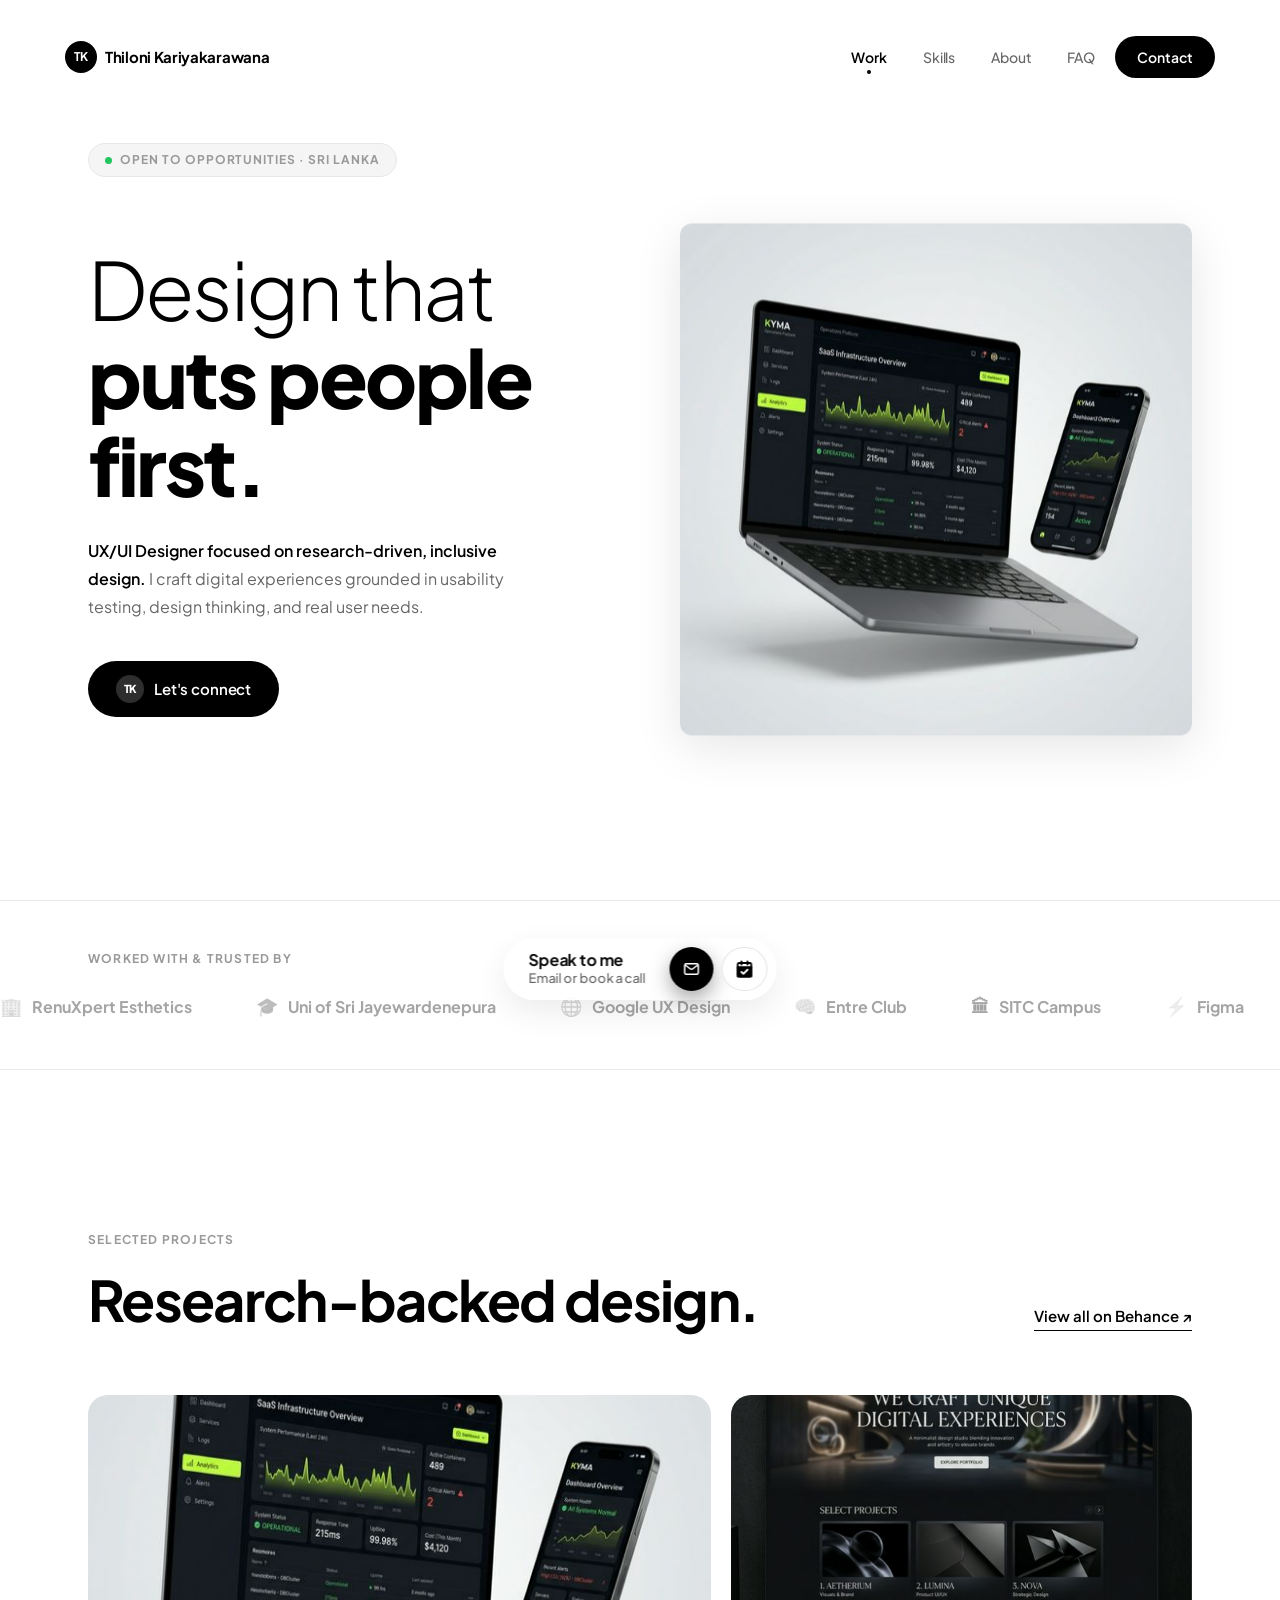
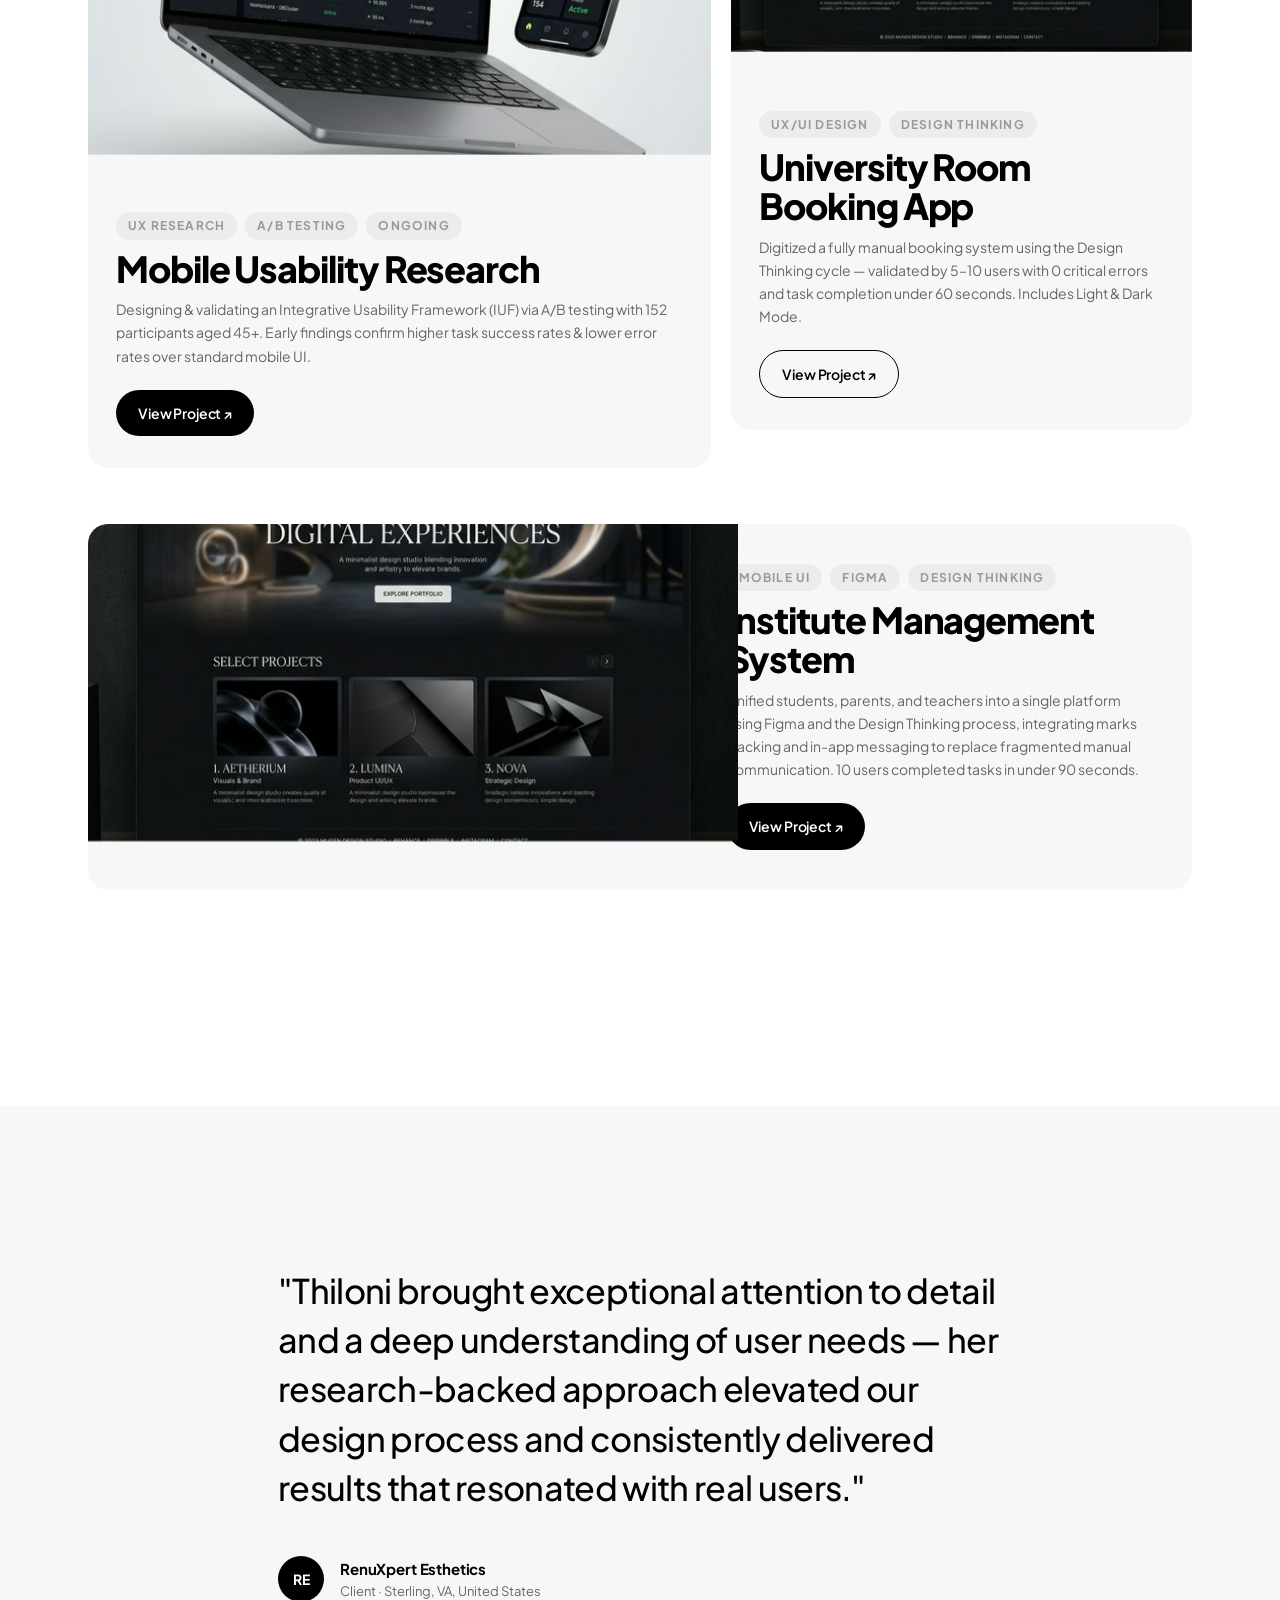
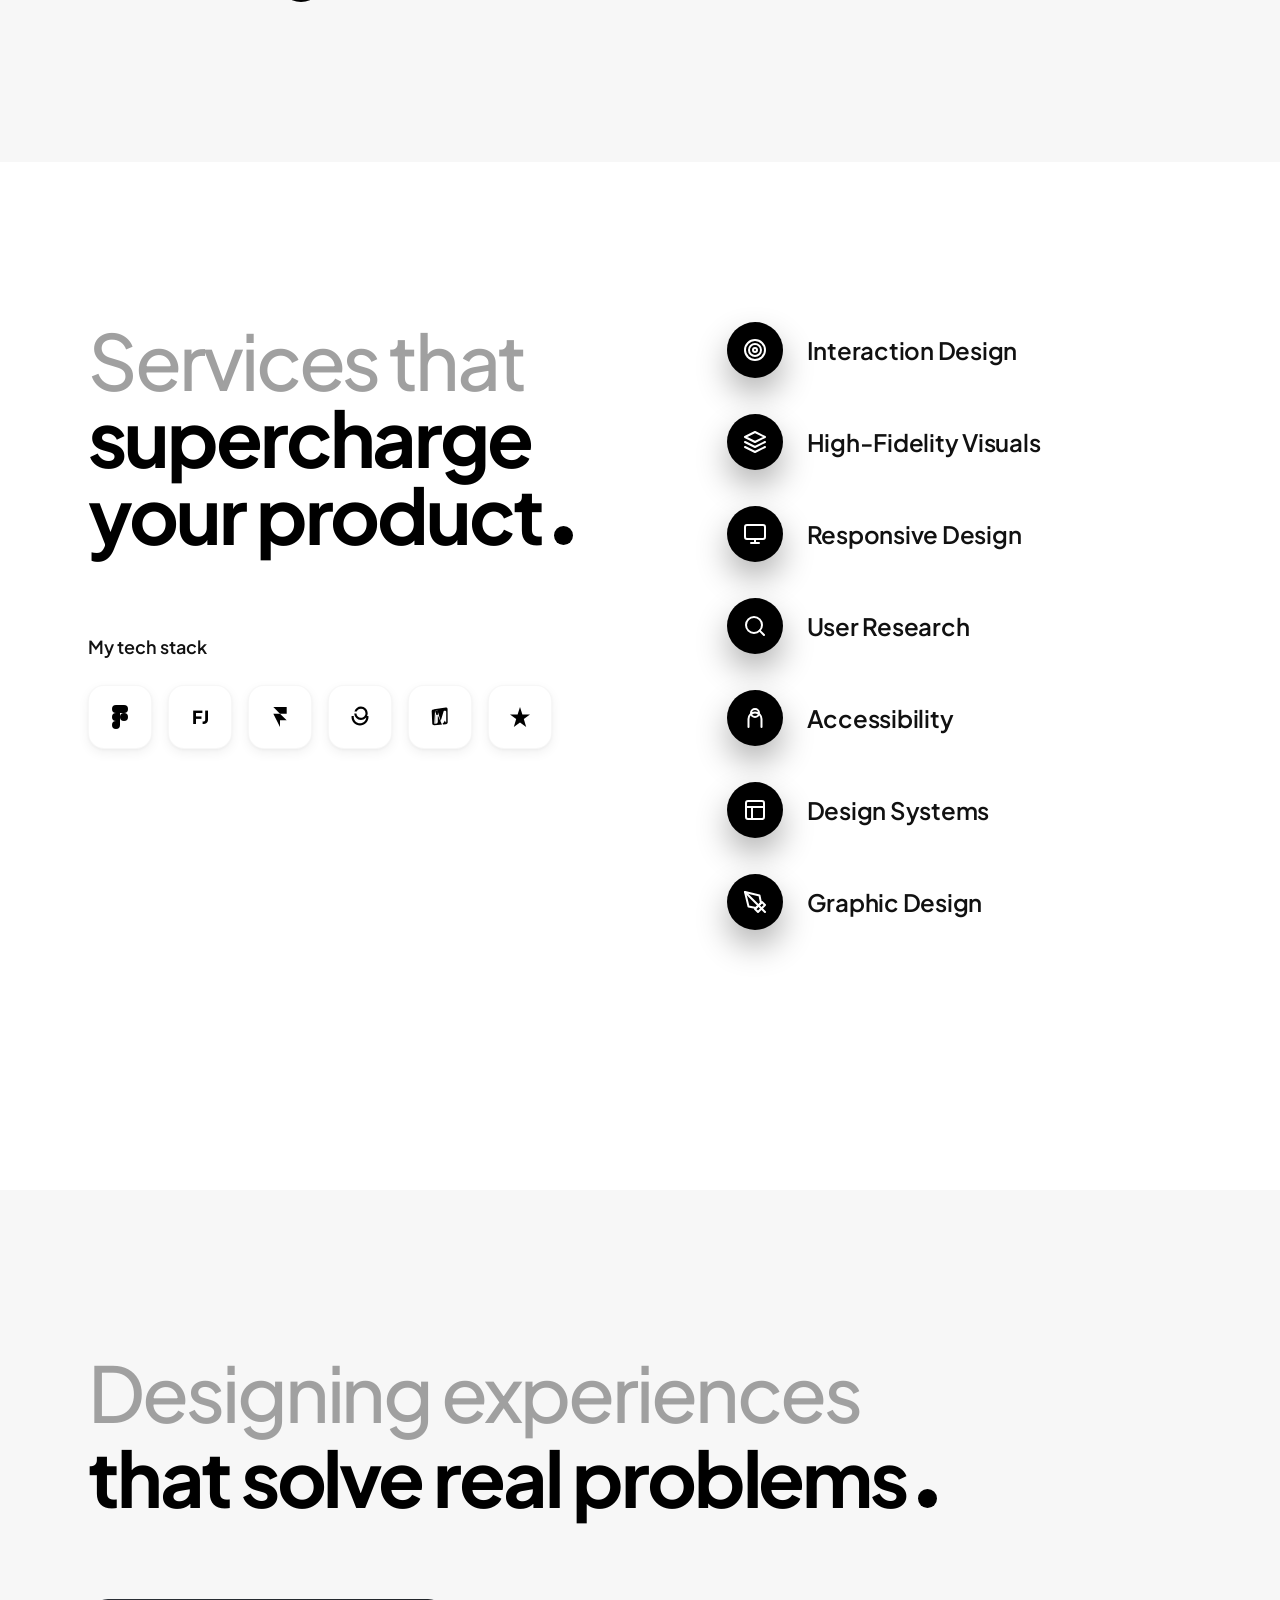
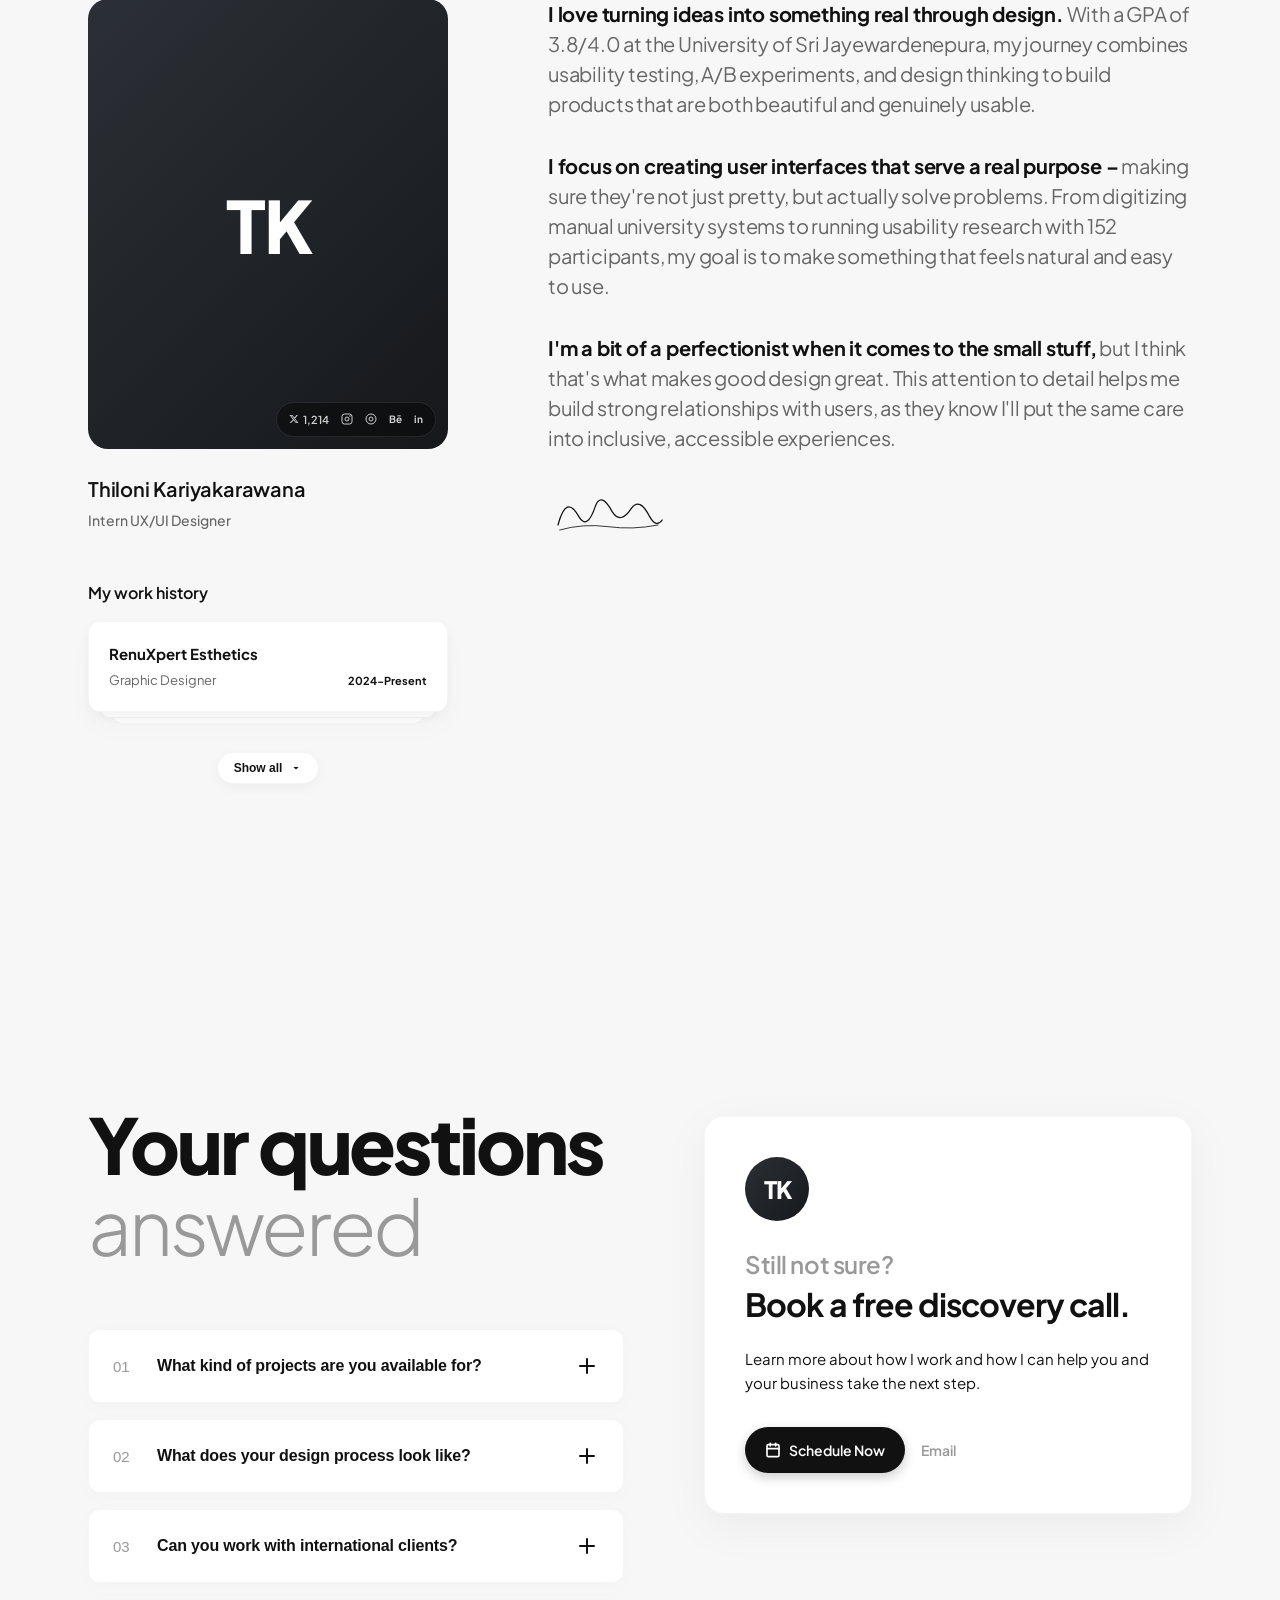
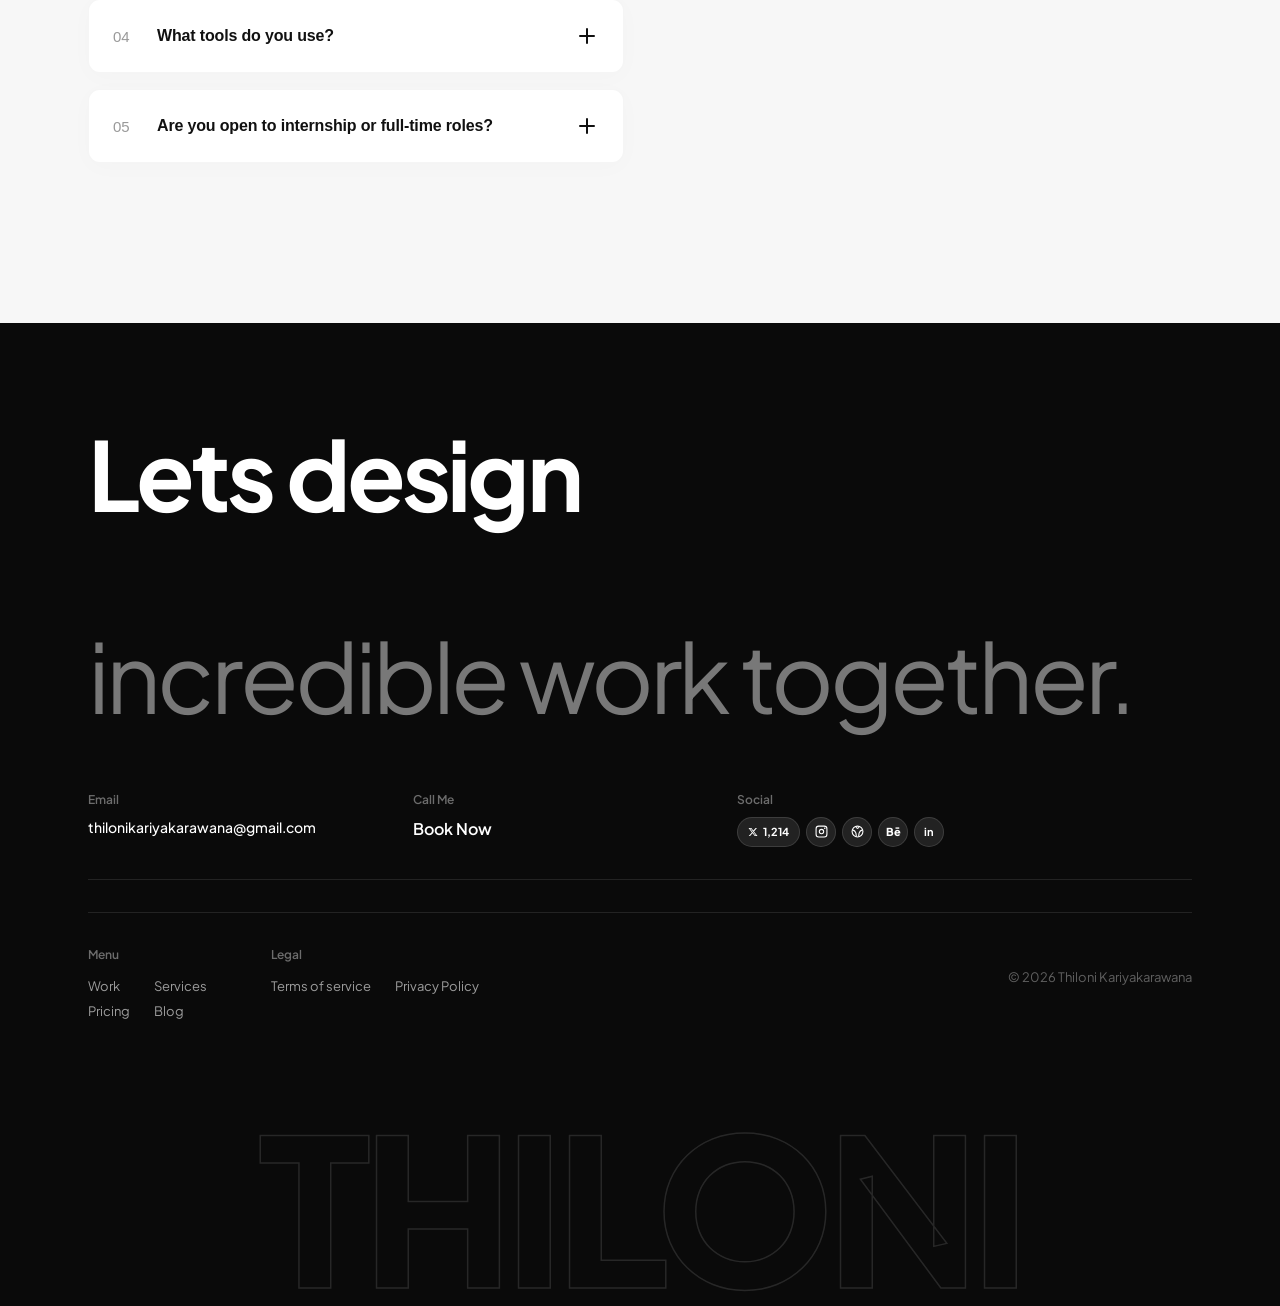
==== commit e0e889f9: "just got a limit" ====
--- a/index.html
+++ b/index.html
@@ -141,23 +141,19 @@
 
     <!-- Project 3 — full width -->
     <div class="projects-grid" style="margin-top: 20px;">
-      <div class="project-card reveal stagger-1" id="project-3" style="grid-column: 1 / -1;">
-        <div style="display:grid; grid-template-columns: 1.2fr 1fr; gap: 0; align-items: stretch;">
-          <div class="project-image" style="aspect-ratio: 16/9; border-radius: 0;">
-            <img src="hero_mockup.png" alt="Institute Management System" class="parallax-img" />
-          </div>
-          <div class="project-info" style="padding: 40px 48px;">
-            <div class="project-tags">
-              <span class="tag">Mobile UI</span>
-              <span class="tag">Figma</span>
-              <span class="tag">Design Thinking</span>
-            </div>
-            <h2 class="project-name">Institute Management System</h2>
-            <p class="project-desc">Unified students, parents, and teachers into a single platform using Figma and the
-              Design Thinking process, integrating marks tracking and in-app messaging to replace fragmented manual
-              communication. 10 users completed tasks in under 90 seconds.</p>
-            <a href="#" class="btn btn-dark project-btn">View Project ↗</a>
-          </div>
+      <div class="project-card-wide reveal stagger-1" id="project-3">
+        <div class="project-card-wide-image">
+          <img src="mugen_project.png" alt="Institute Management System" class="parallax-img" />
+        </div>
+        <div class="project-info project-info-wide">
+          <div class="project-tags">
+            <span class="tag">Mobile UI</span>
+            <span class="tag">Figma</span>
+            <span class="tag">Design Thinking</span>
+          </div>
+          <h2 class="project-name">Institute Management System</h2>
+          <p class="project-desc">Unified students, parents, and teachers into a single platform using Figma and the Design Thinking process, integrating marks tracking and in-app messaging to replace fragmented manual communication. 10 users completed tasks in under 90 seconds.</p>
+          <a href="#" class="btn btn-dark project-btn">View Project ↗</a>
         </div>
       </div>
     </div>
--- a/styles.css
+++ b/styles.css
@@ -449,6 +449,49 @@
   transition: opacity 0.2s ease;
 }
 .view-all-link:hover { opacity: 0.5; }
+
+/* ============ PROJECT CARD WIDE (Project 3 full-width) ============ */
+.project-card-wide {
+  grid-column: 1 / -1;
+  border-radius: var(--radius-lg);
+  background: #f7f7f7;
+  overflow: hidden;
+  display: grid;
+  grid-template-columns: 1.15fr 1fr;
+  align-items: stretch;
+  transition: all 0.4s cubic-bezier(0.4, 0, 0.2, 1);
+}
+.project-card-wide:hover {
+  transform: translateY(-8px);
+  box-shadow: var(--shadow-md);
+}
+.project-card-wide-image {
+  overflow: hidden;
+  aspect-ratio: 16/9;
+  position: relative;
+}
+.project-card-wide-image img {
+  width: 100%; height: 100%; object-fit: cover;
+  transition: transform 0.7s cubic-bezier(0.4, 0, 0.2, 1);
+  display: block;
+}
+.project-card-wide:hover .project-card-wide-image img { transform: scale(1.05); }
+
+.project-info-wide {
+  padding: 40px 48px;
+}
+
+@media (max-width: 840px) {
+  .project-card-wide {
+    grid-template-columns: 1fr;
+  }
+  .project-card-wide-image {
+    aspect-ratio: 16/10;
+  }
+  .project-info-wide {
+    padding: 28px;
+  }
+}
 
 /* ============ TESTIMONIAL ============ */
 .testimonial-section {
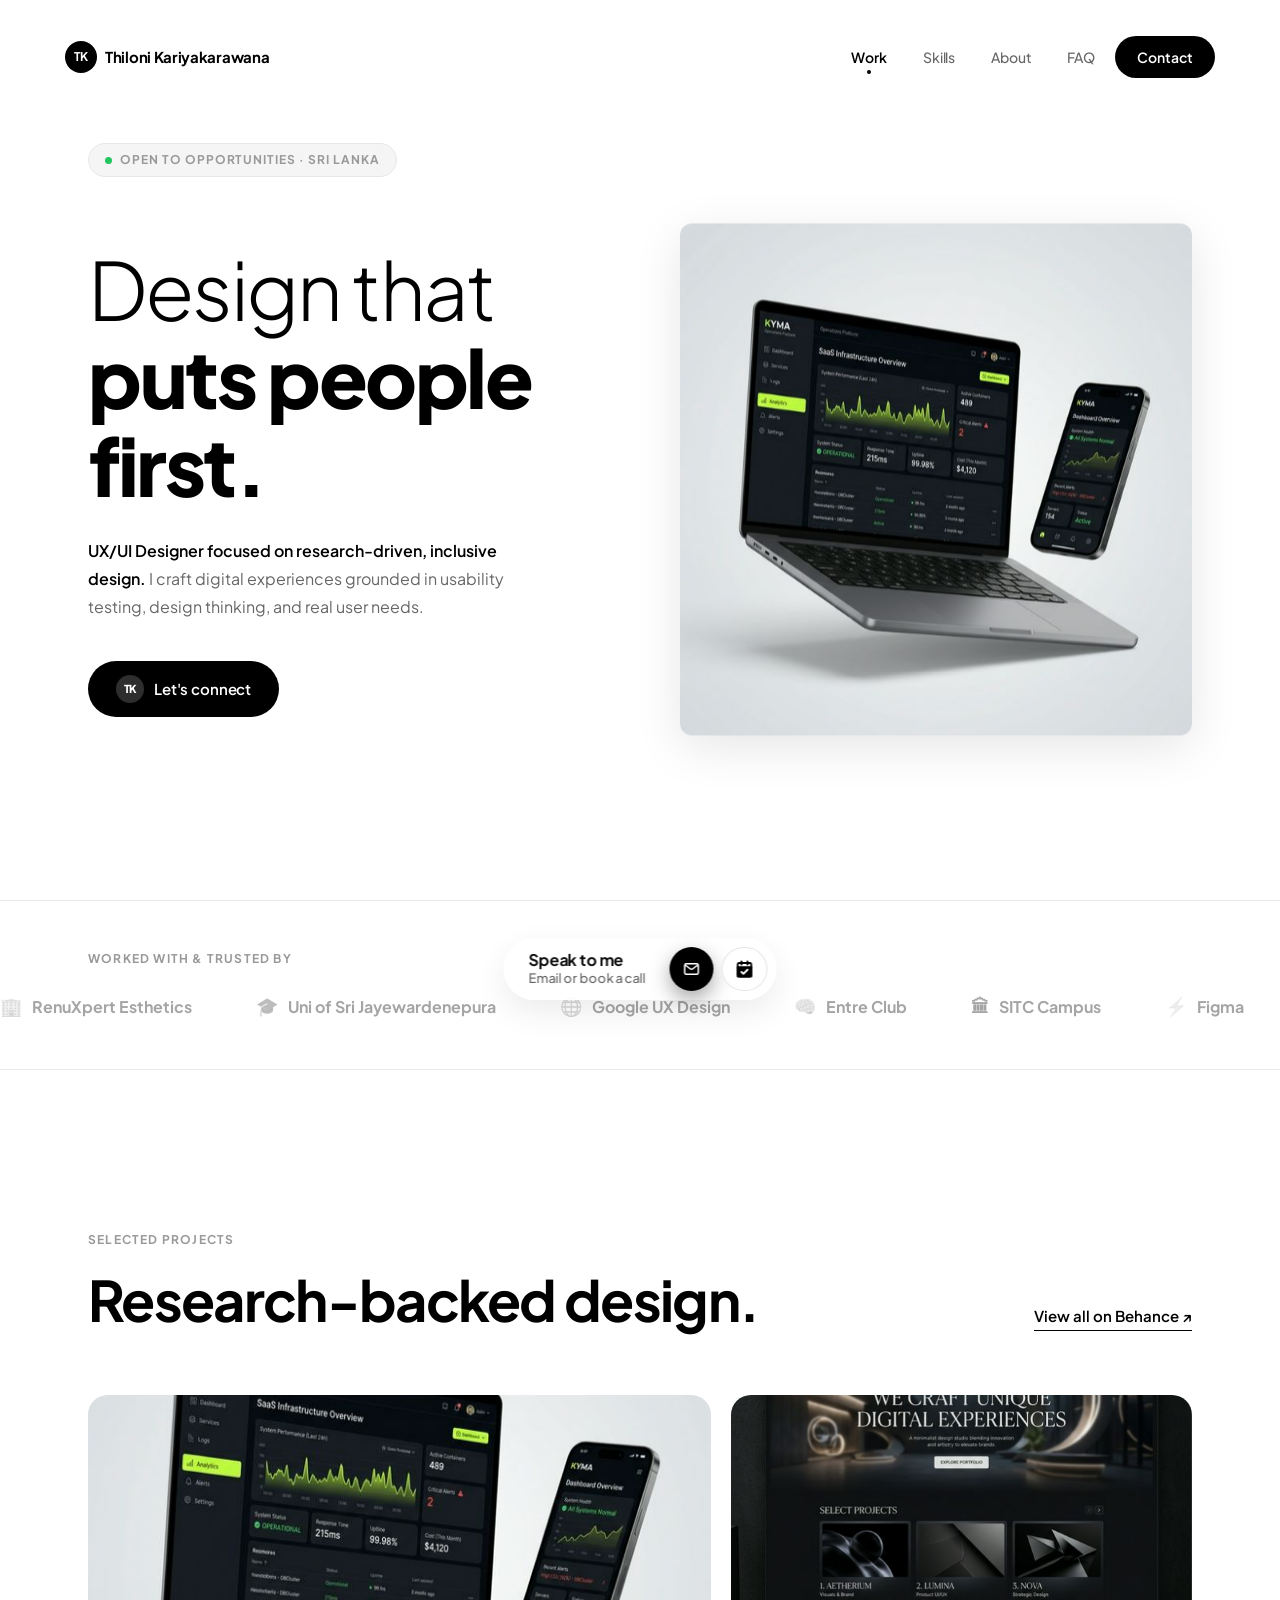
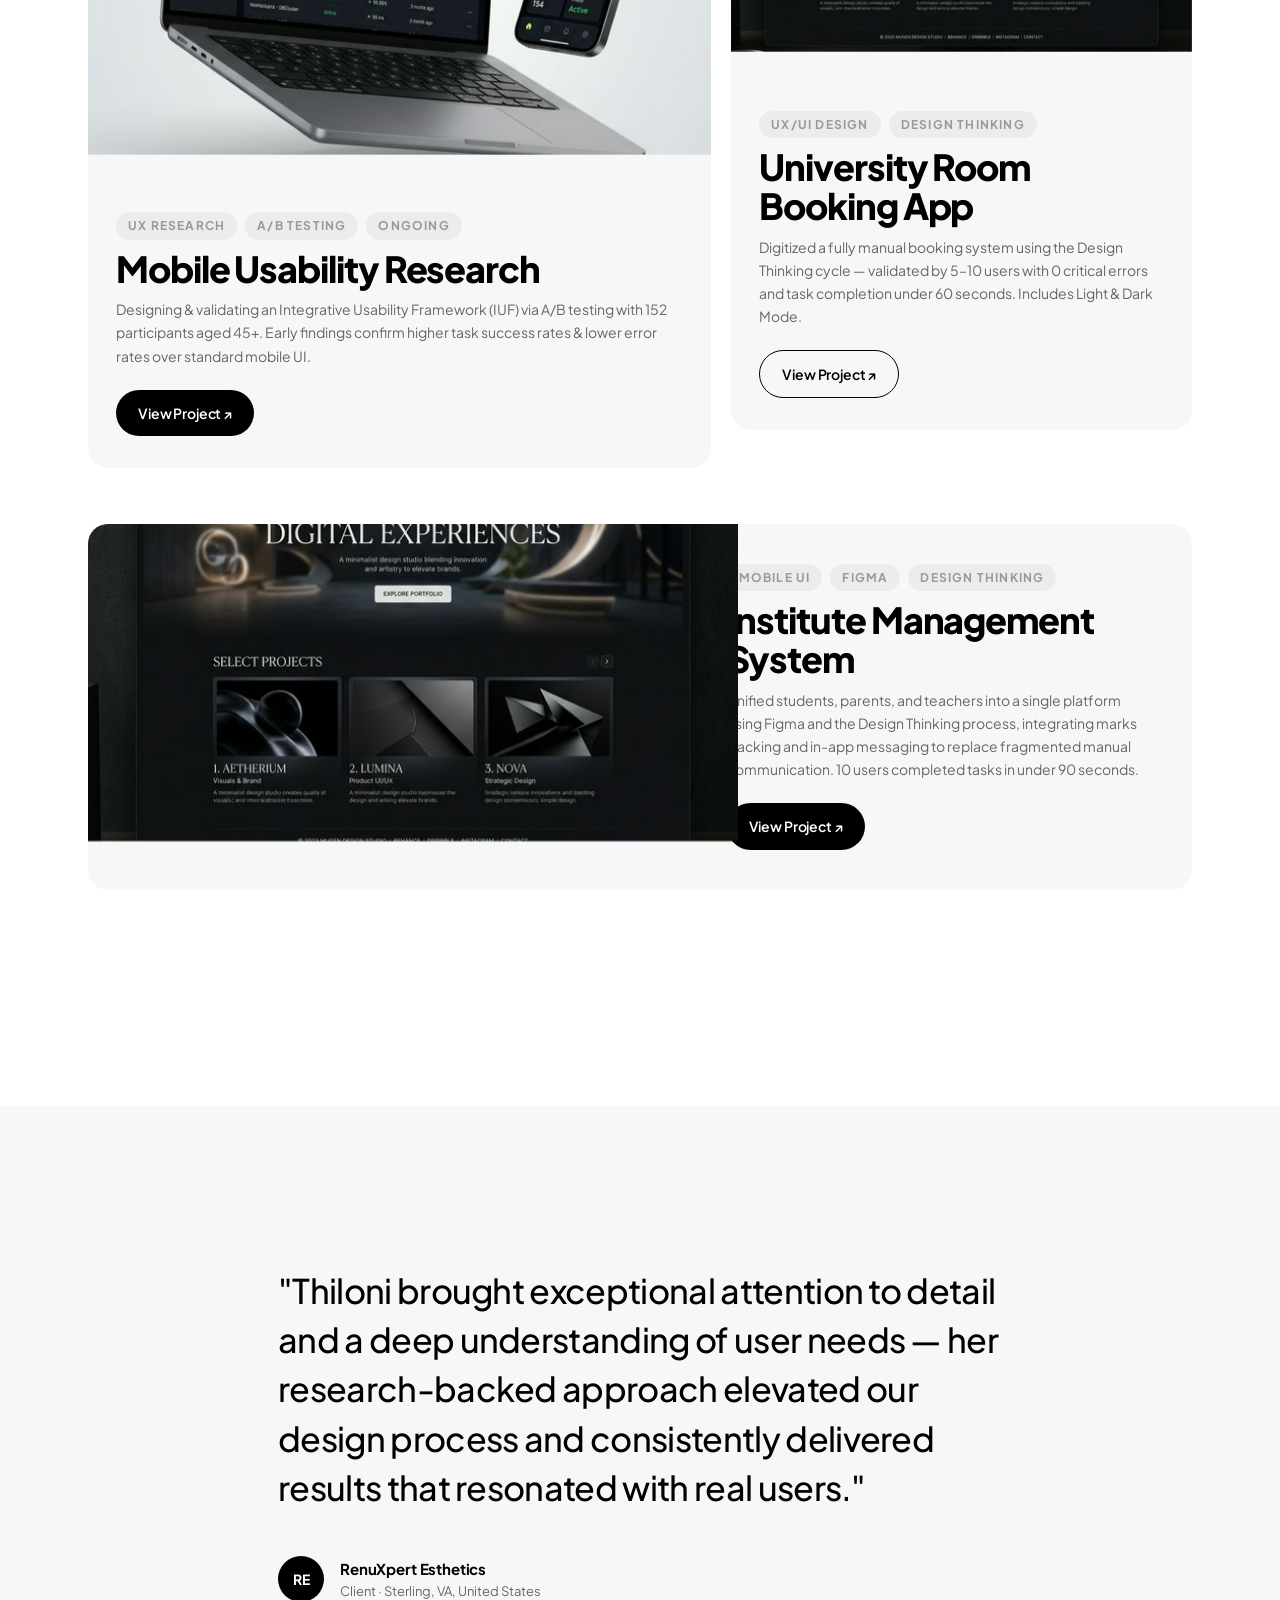
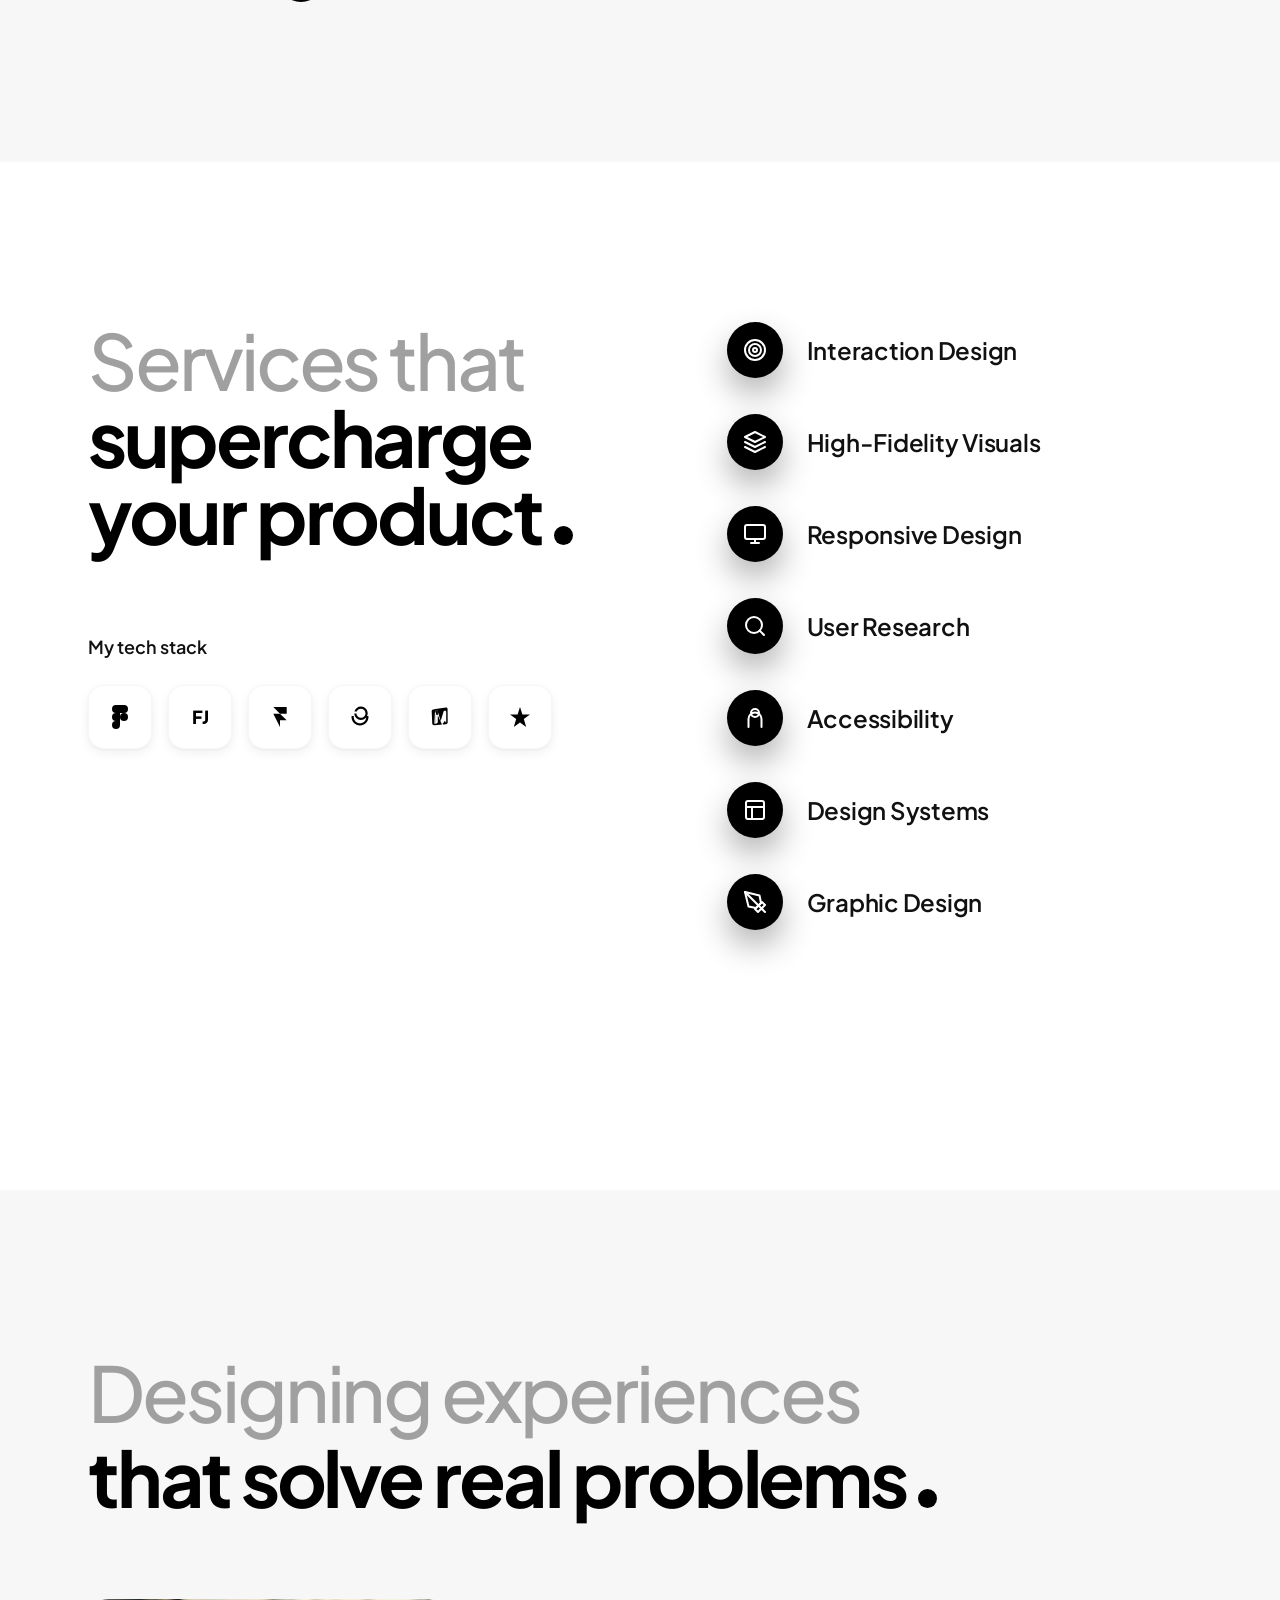
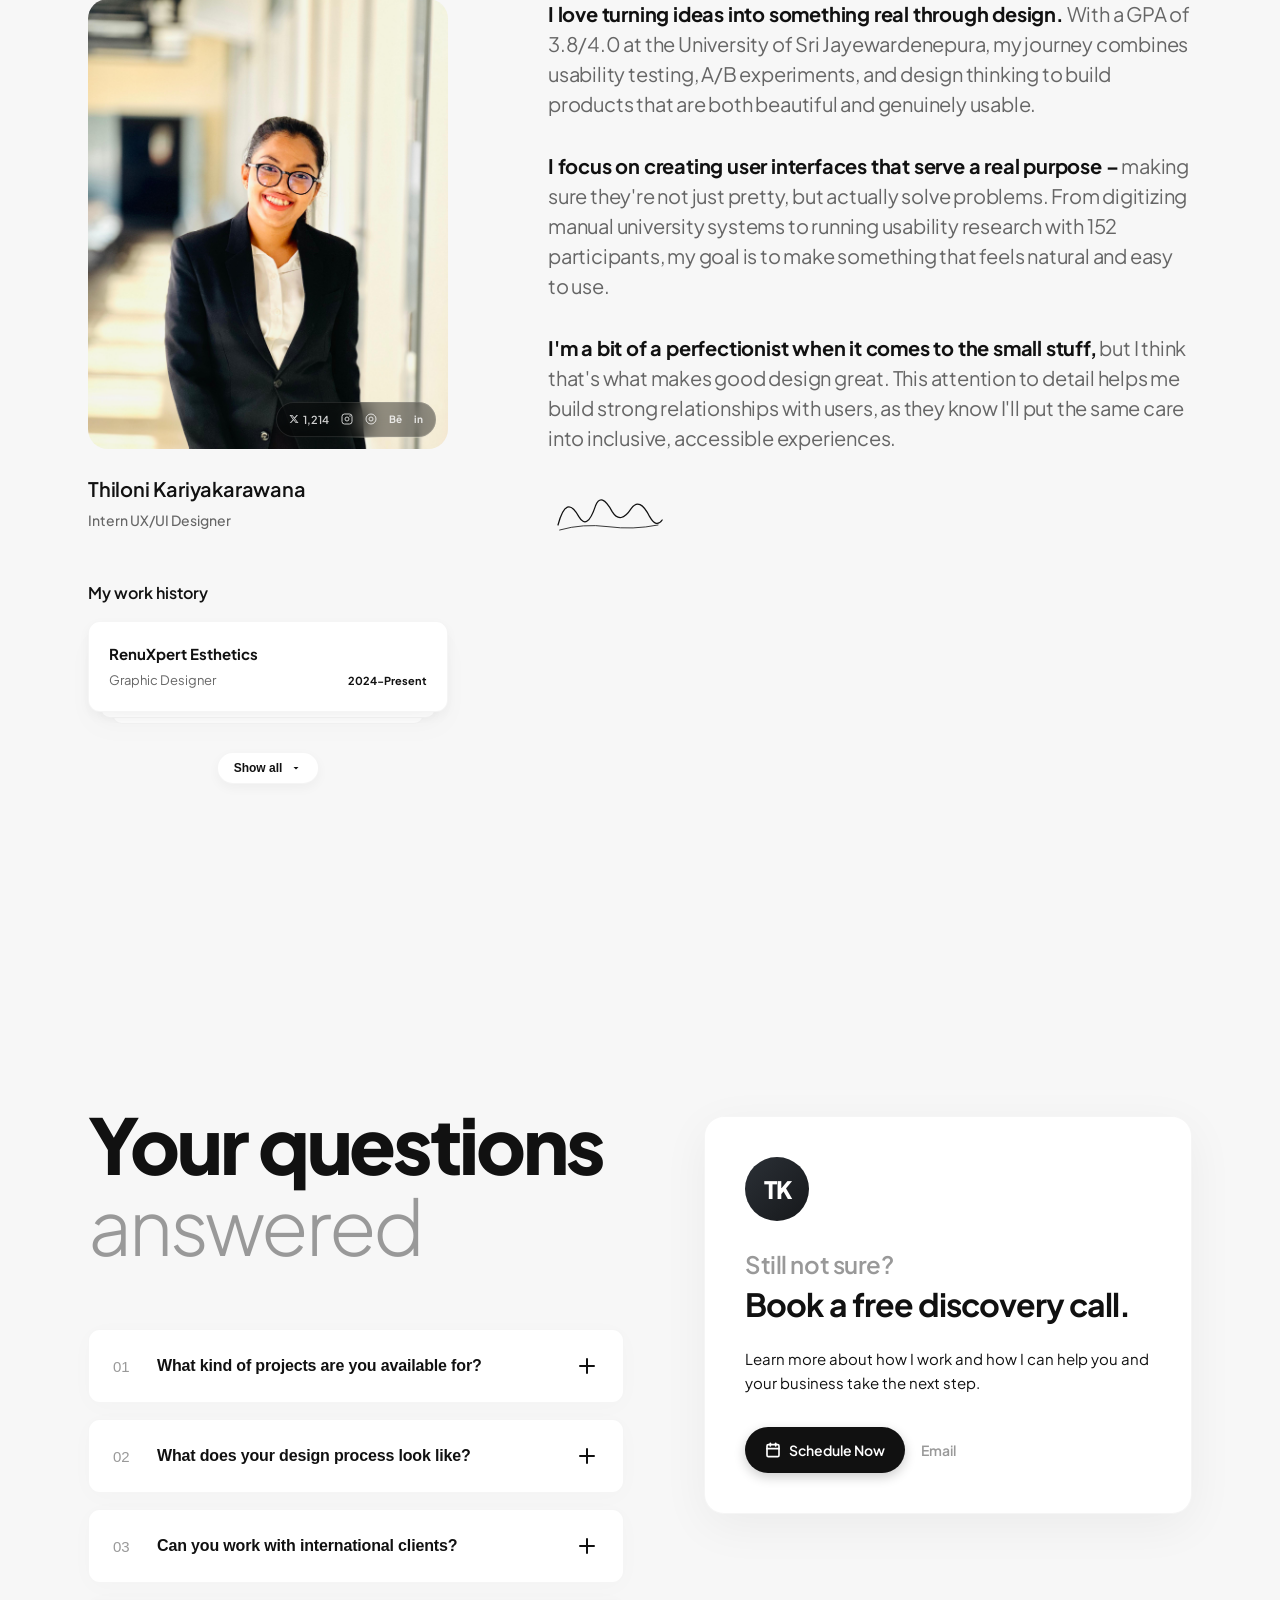
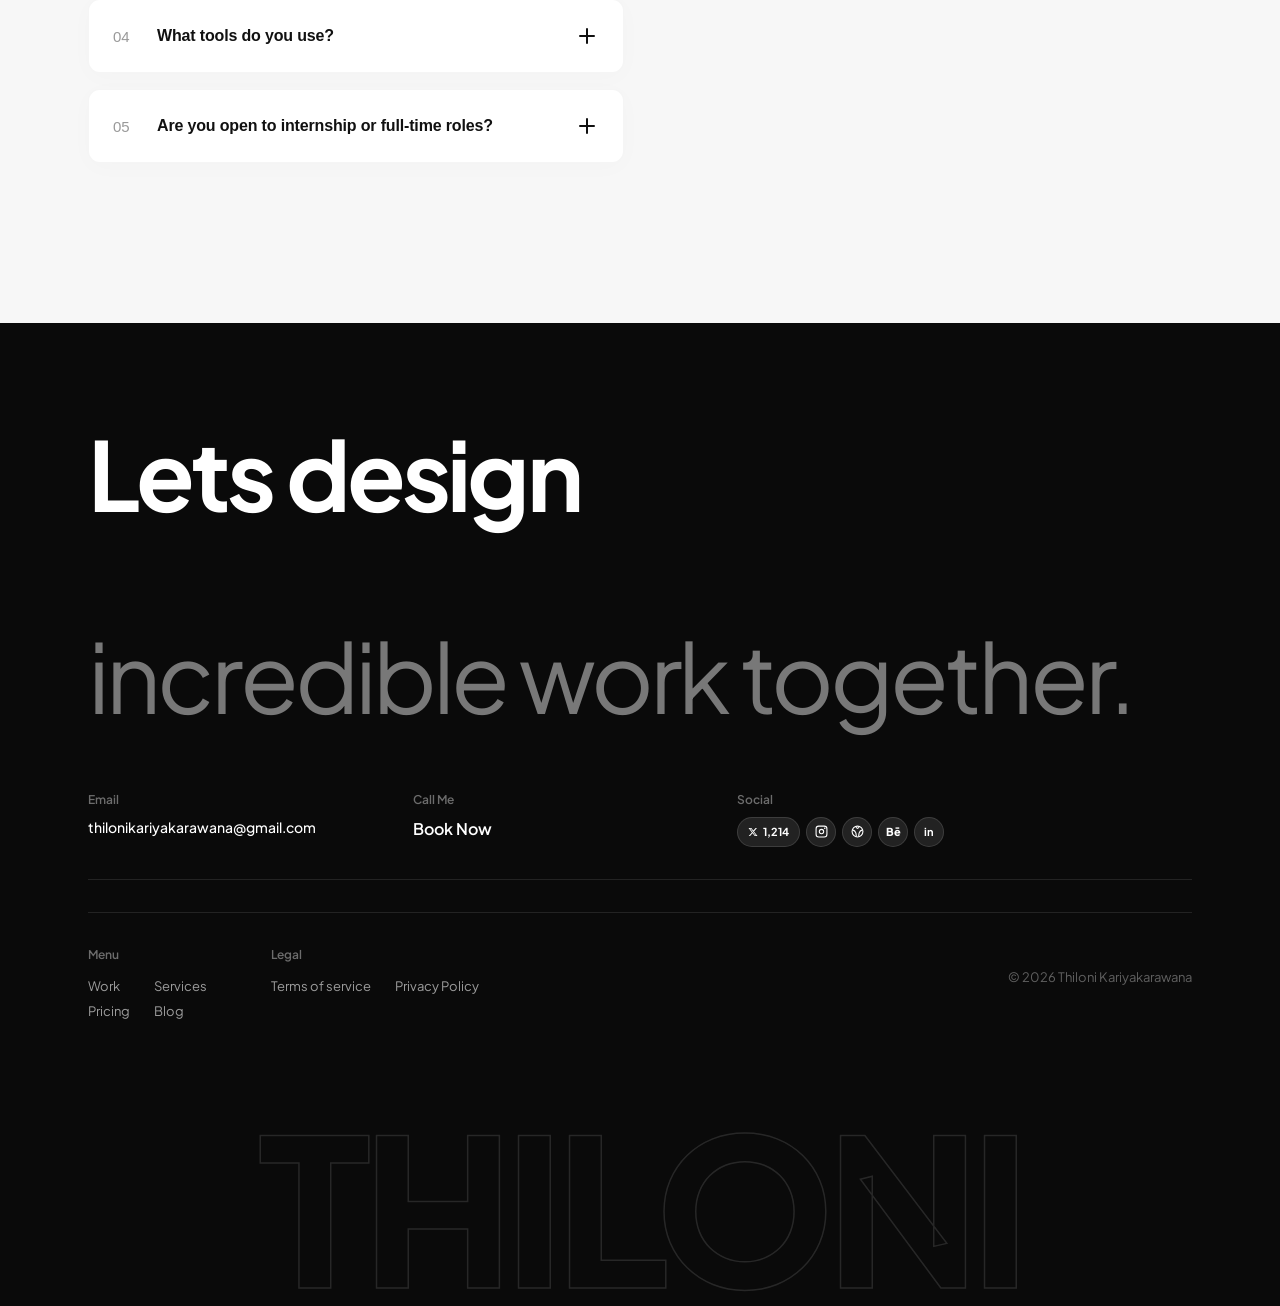
==== commit e88662af: "dp add" ====
--- a/index.html
+++ b/index.html
@@ -326,9 +326,7 @@
       <div class="about-layout-new">
         <div class="about-left reveal">
           <div class="about-photo-wrapper-new">
-            <div class="about-photo-fallback-new"
-              style="display:flex; font-size:72px; letter-spacing:-2px; background: linear-gradient(135deg, #2b3036, #16181b);">
-              TK</div>
+            <img src="thiloni_photo.jpg" alt="Thiloni Kariyakarawana" class="about-photo-img" />
 
             <div class="social-pill-bar">
               <span class="social-pill-item">
--- a/styles.css
+++ b/styles.css
@@ -742,6 +742,14 @@
   display: flex;
   align-items: center;
   justify-content: center;
+}
+
+.about-photo-img {
+  width: 100%;
+  height: 100%;
+  object-fit: cover;
+  object-position: center top;
+  display: block;
 }
 
 .social-pill-bar {
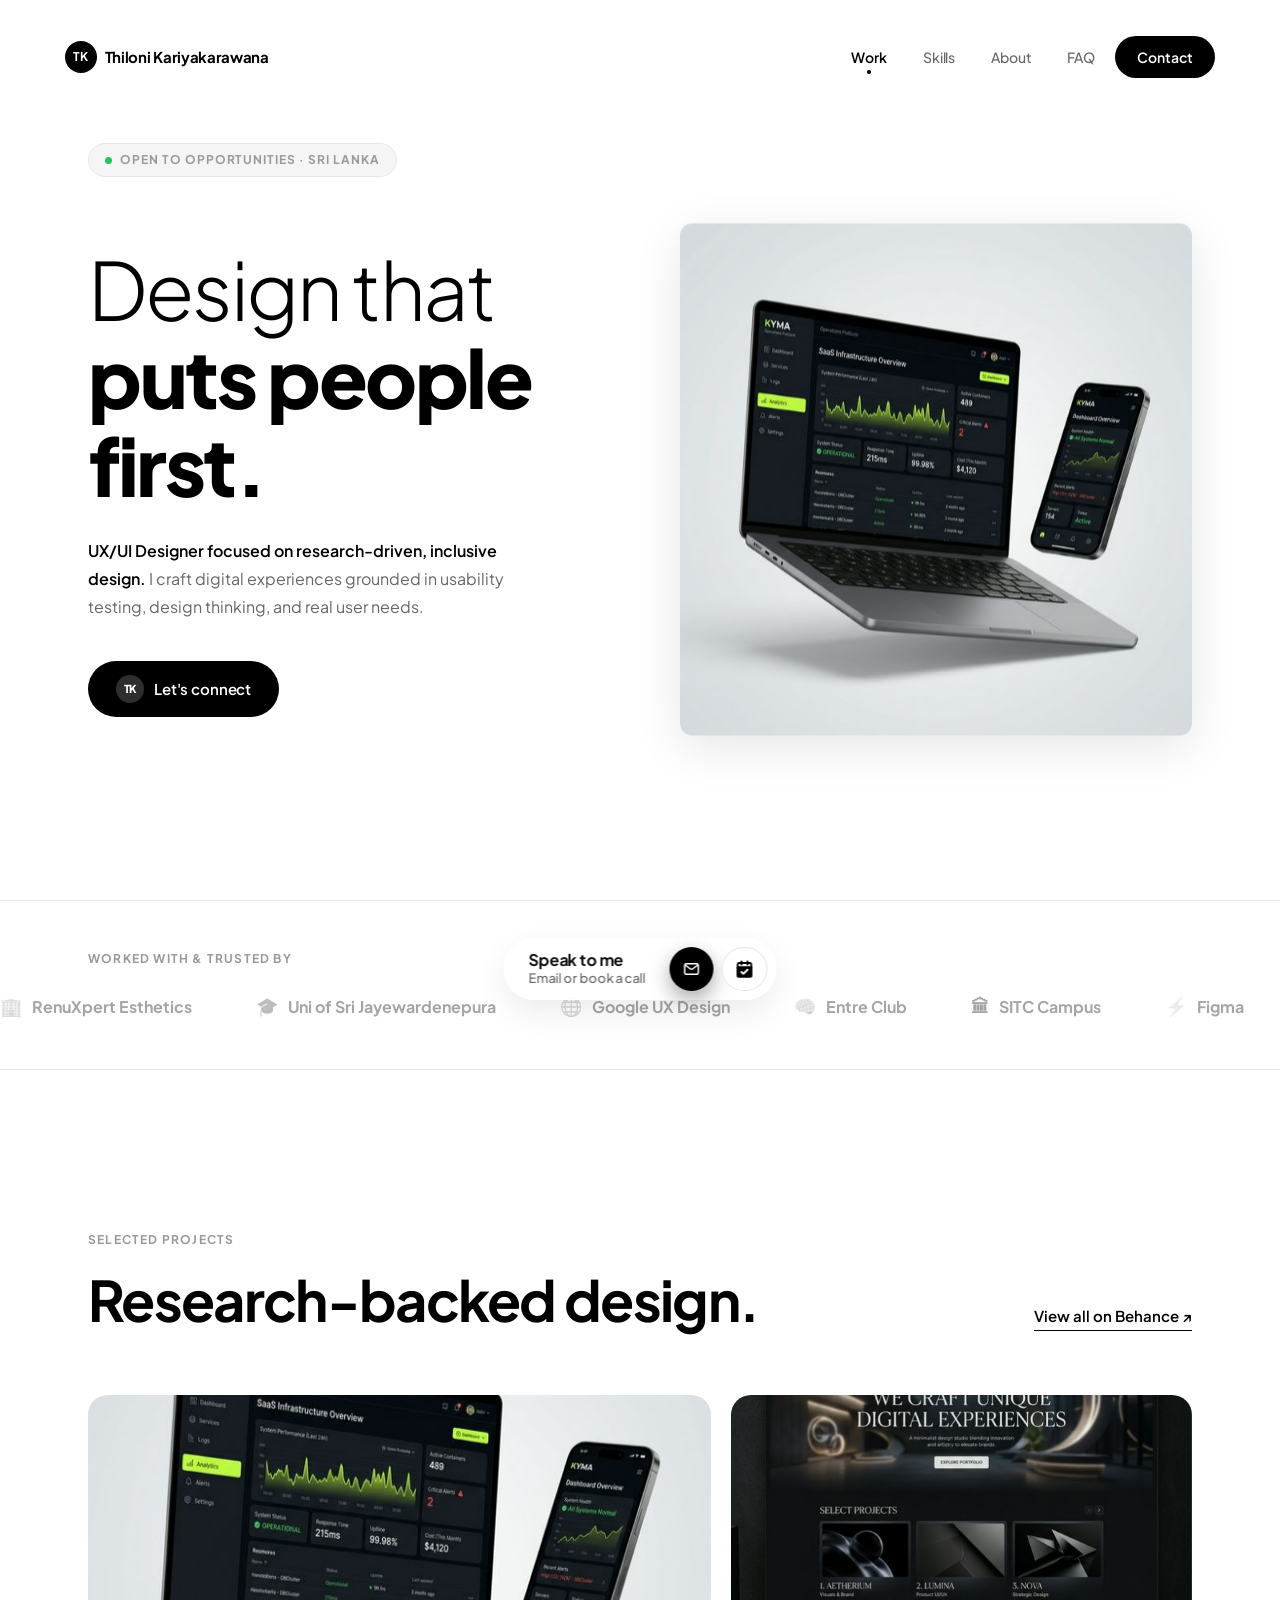
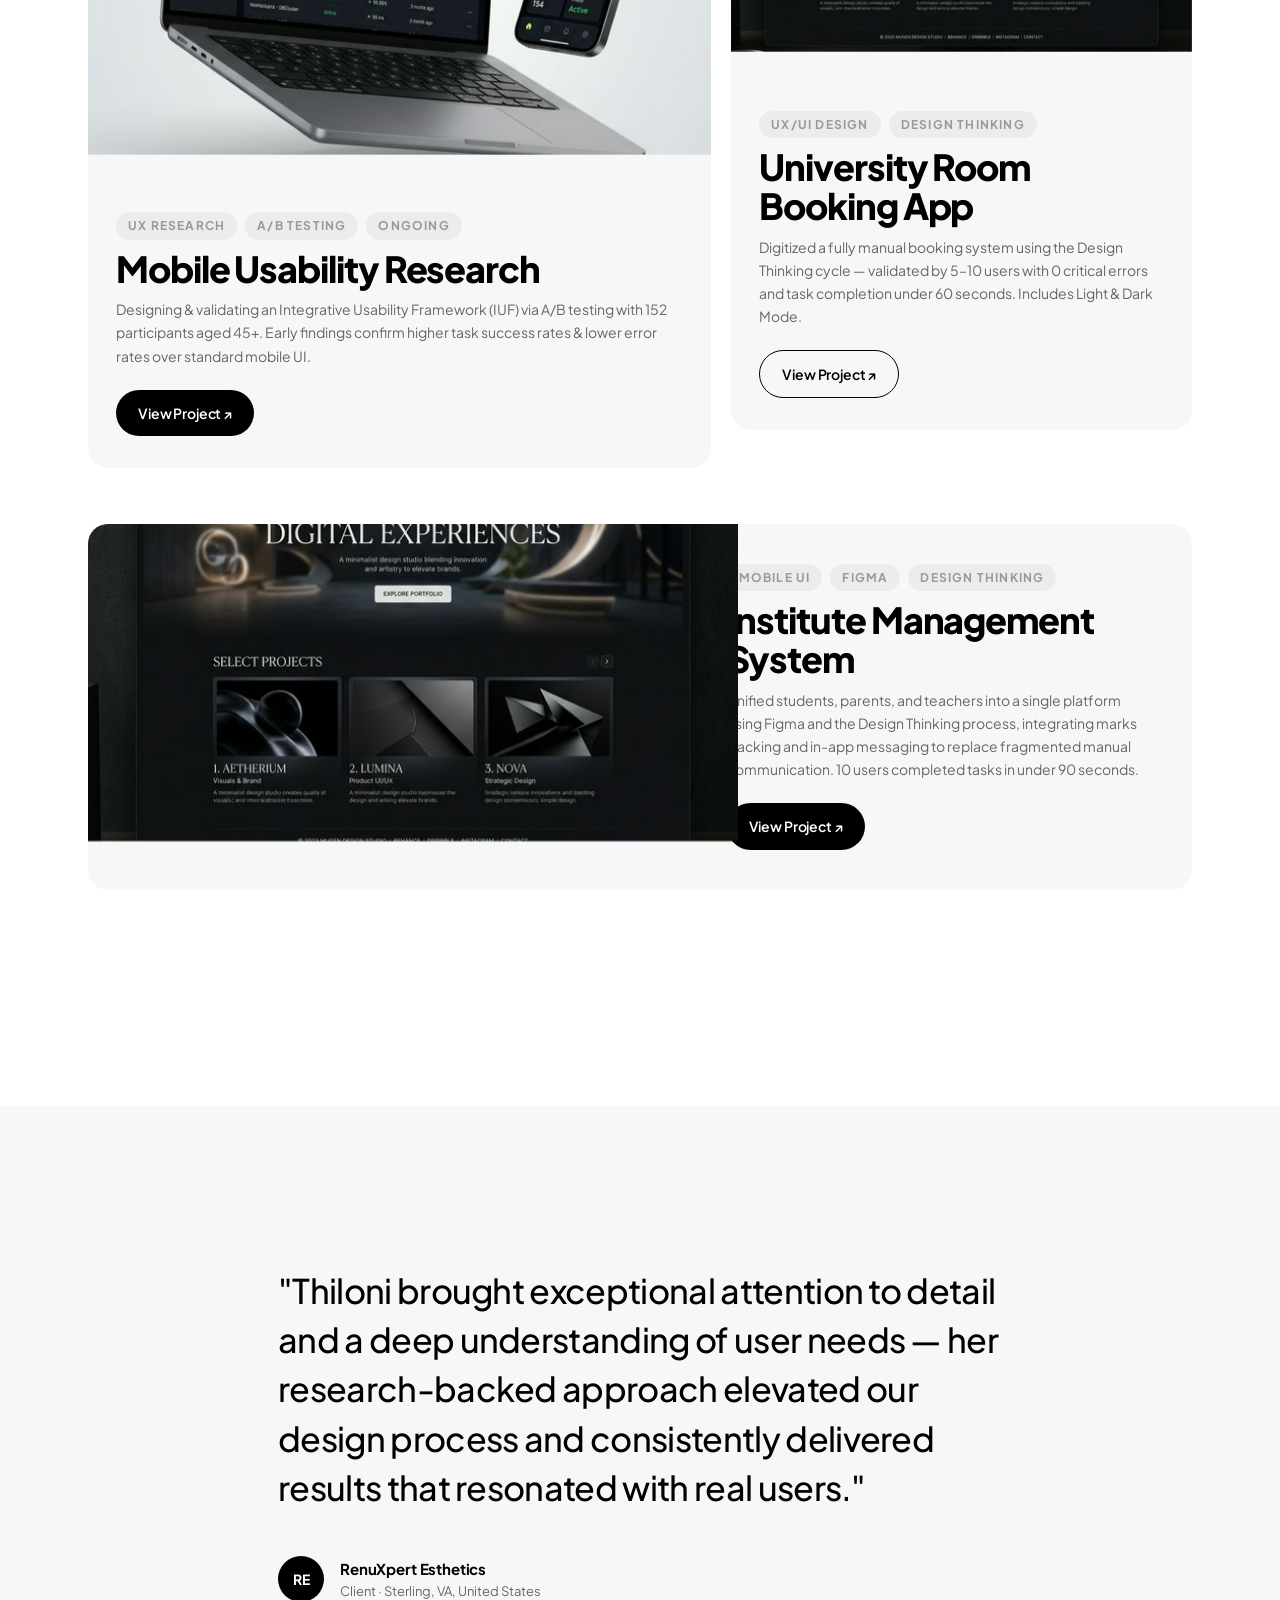
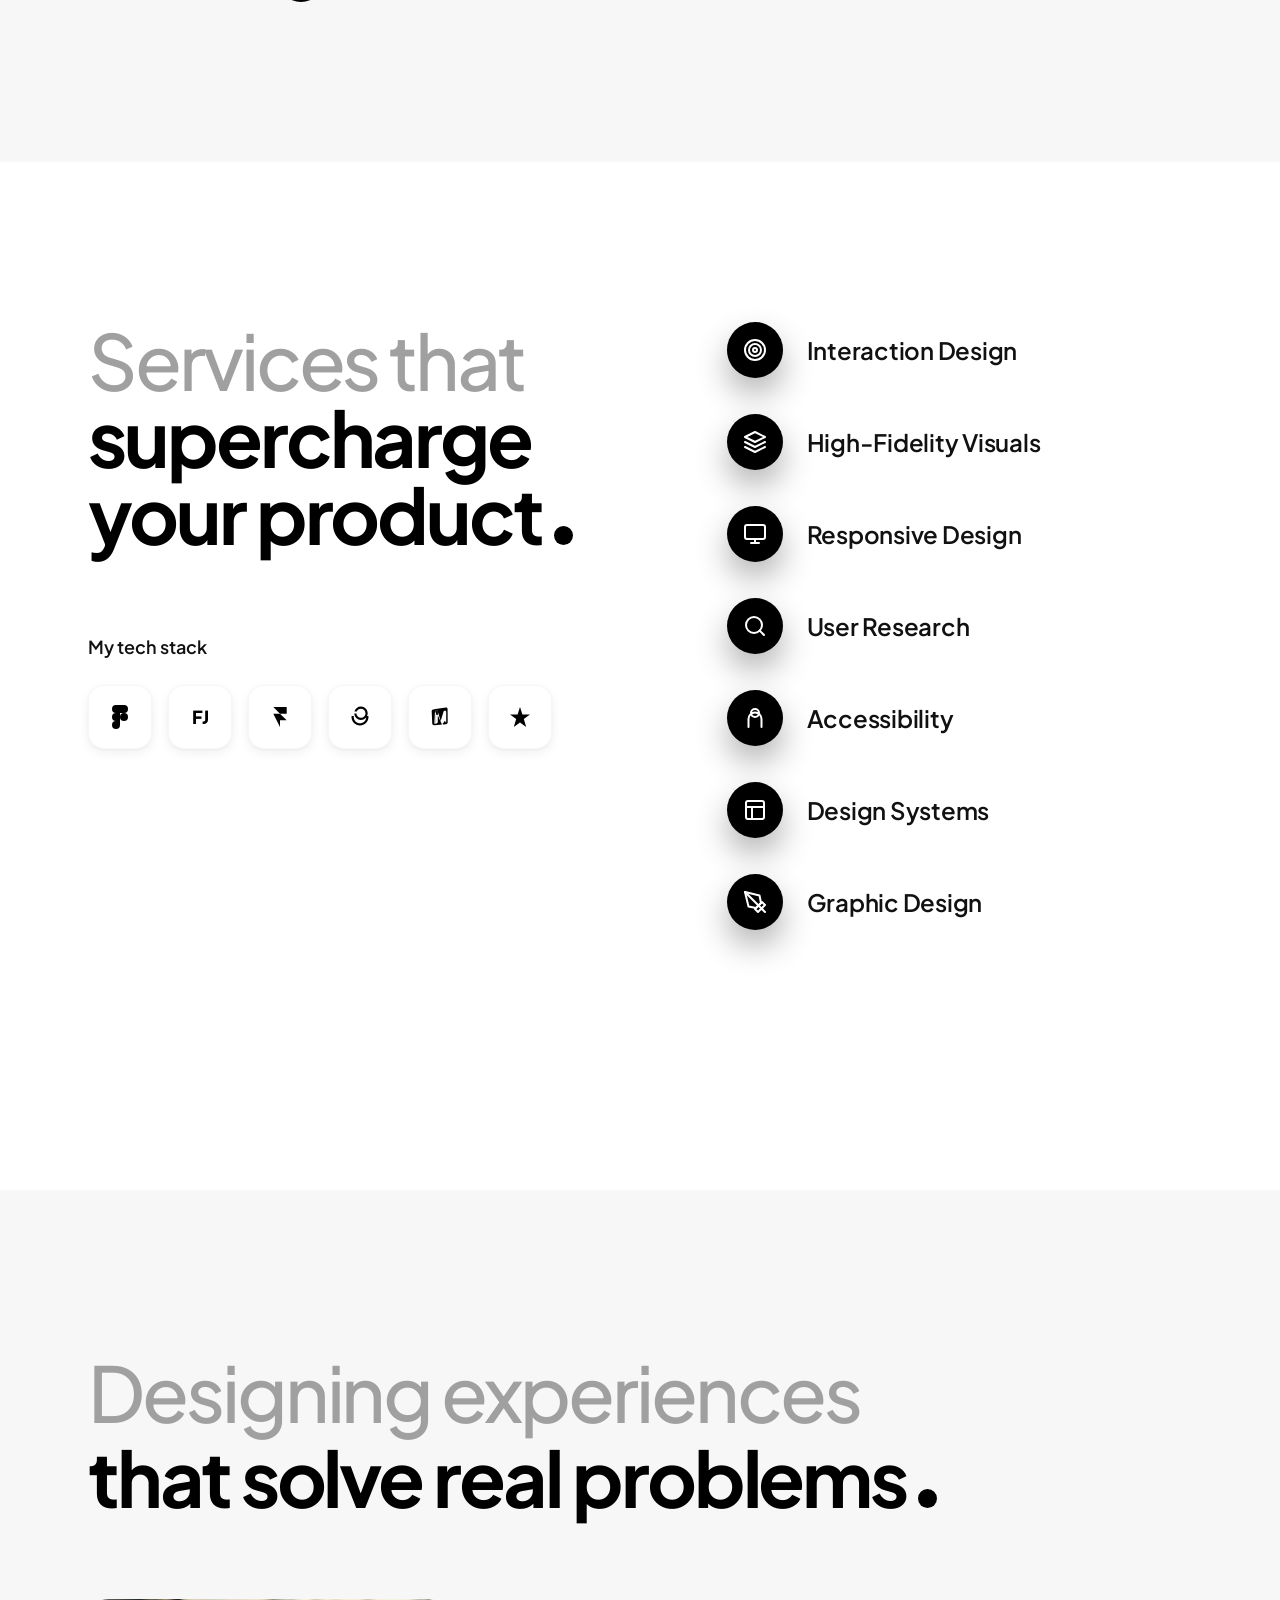
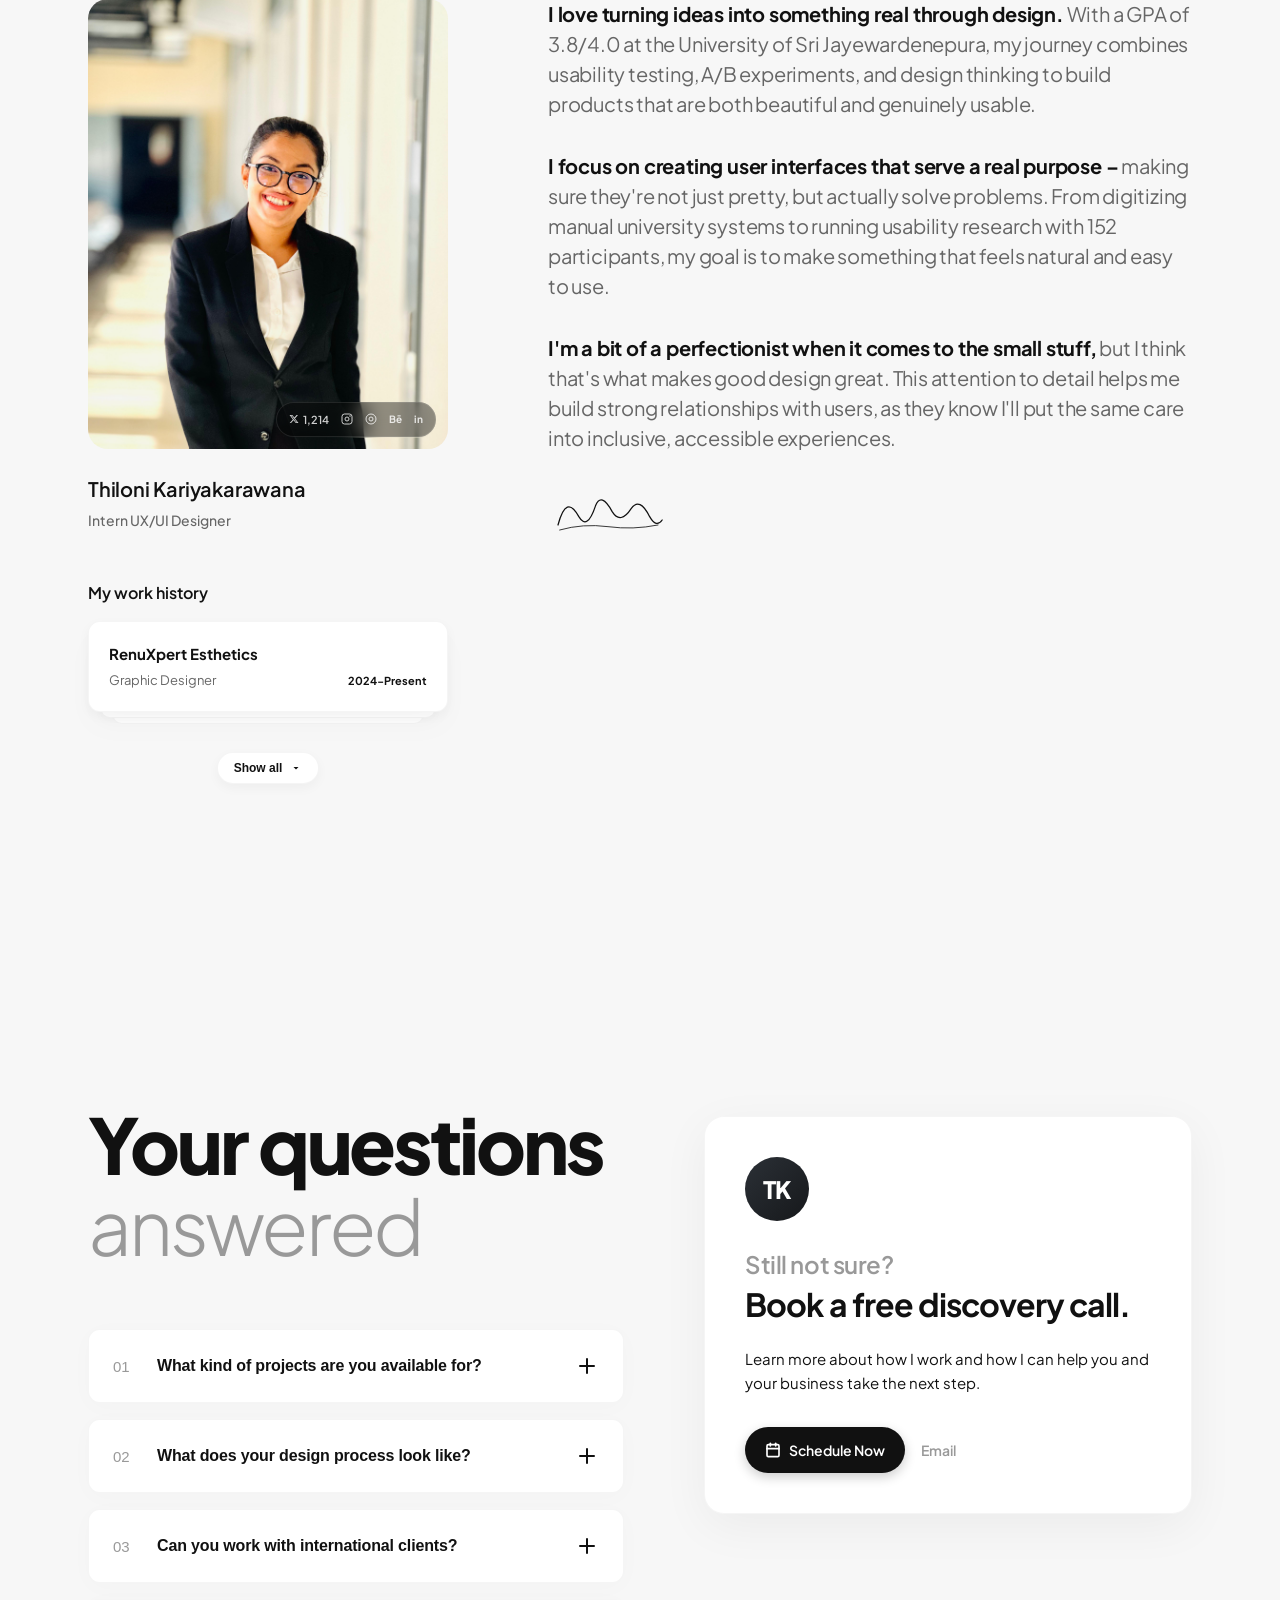
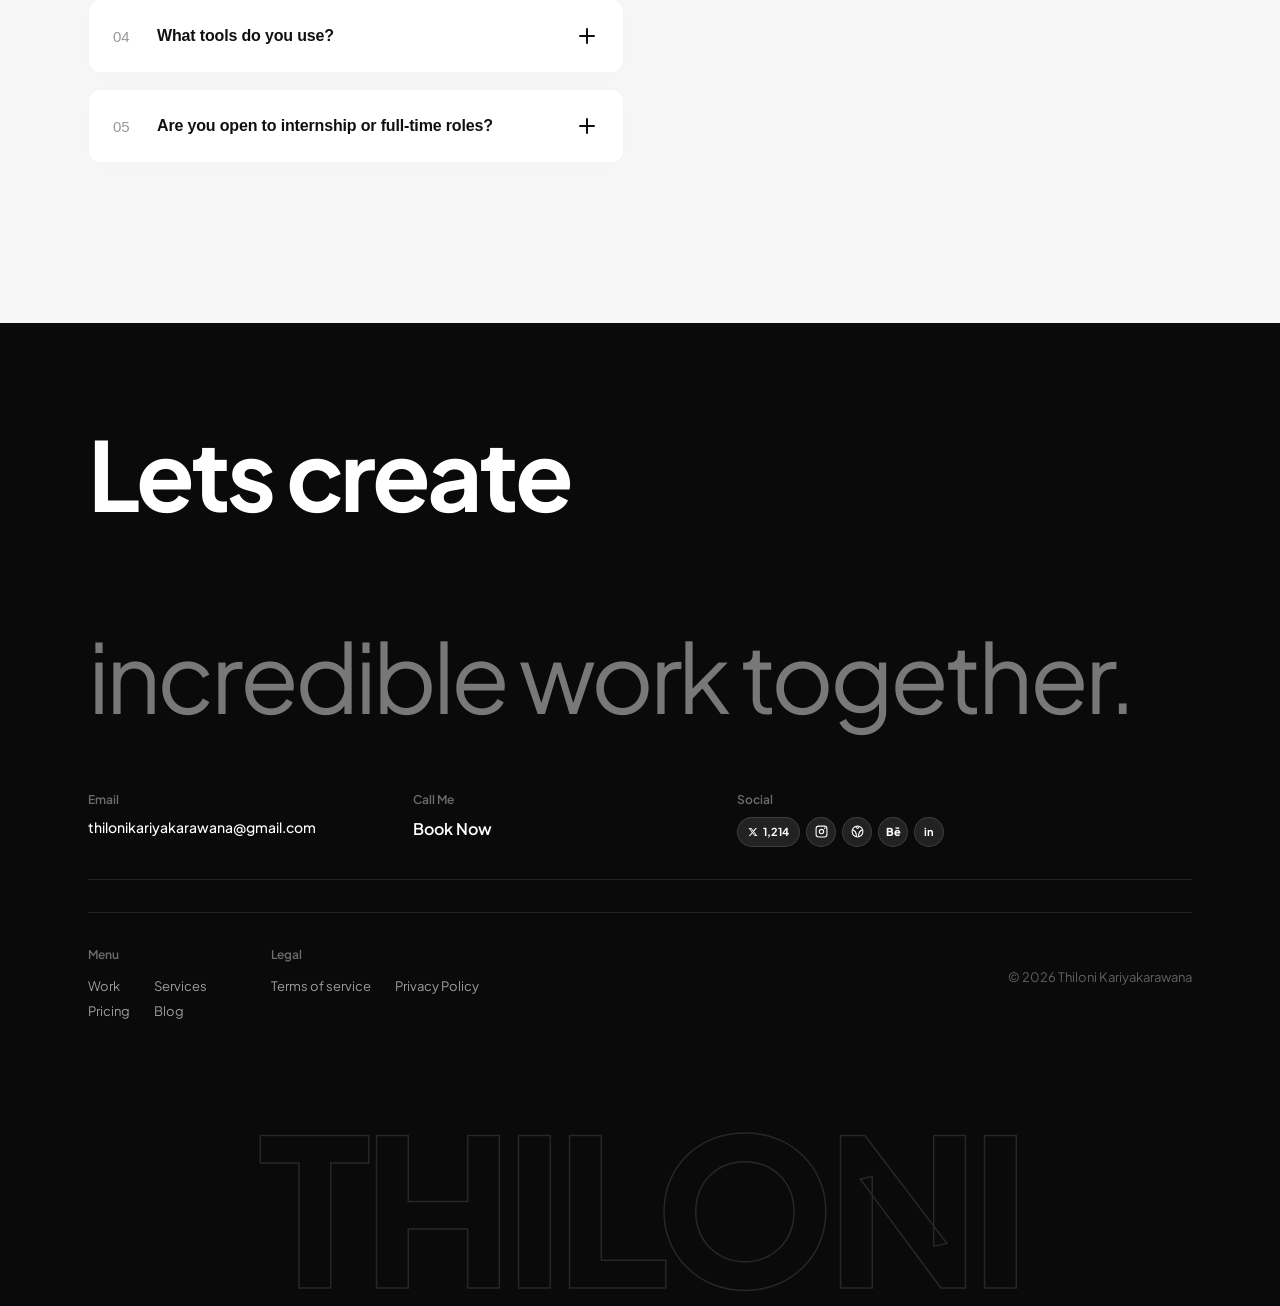
==== commit 64a5d0ab: "contact animation" ====
--- a/index.html
+++ b/index.html
@@ -569,7 +569,7 @@
       <!-- Big Heading -->
       <div class="fn-hero reveal">
         <h2 class="fn-heading">
-          <span class="fn-lets">Lets design</span><br />
+          <span class="fn-lets">Lets <span id="fn-cycle-word" class="fn-cycle-word">design</span></span><br />
           <span class="fn-incredible">incredible work together.</span>
         </h2>
       </div>
--- a/styles.css
+++ b/styles.css
@@ -1206,6 +1206,29 @@
   display: block;
   color: rgba(255, 255, 255, 0.45);
   font-weight: 400;
+}
+
+/* Cycling word animation */
+.fn-cycle-word {
+  display: inline-block;
+  transition: opacity 0.2s cubic-bezier(0.4, 0, 0.2, 1),
+              transform 0.2s cubic-bezier(0.4, 0, 0.2, 1);
+  will-change: transform, opacity;
+}
+
+.fn-cycle-word.cycling-out {
+  opacity: 0;
+  transform: translateY(-28px);
+}
+
+/* Entry animation when class is removed (word resets from below) */
+@keyframes wordSlideIn {
+  from { opacity: 0; transform: translateY(28px); }
+  to   { opacity: 1; transform: translateY(0); }
+}
+
+.fn-cycle-word:not(.cycling-out) {
+  animation: wordSlideIn 0.2s cubic-bezier(0.34, 1.56, 0.64, 1) both;
 }
 
 /* --- Contact Row --- */
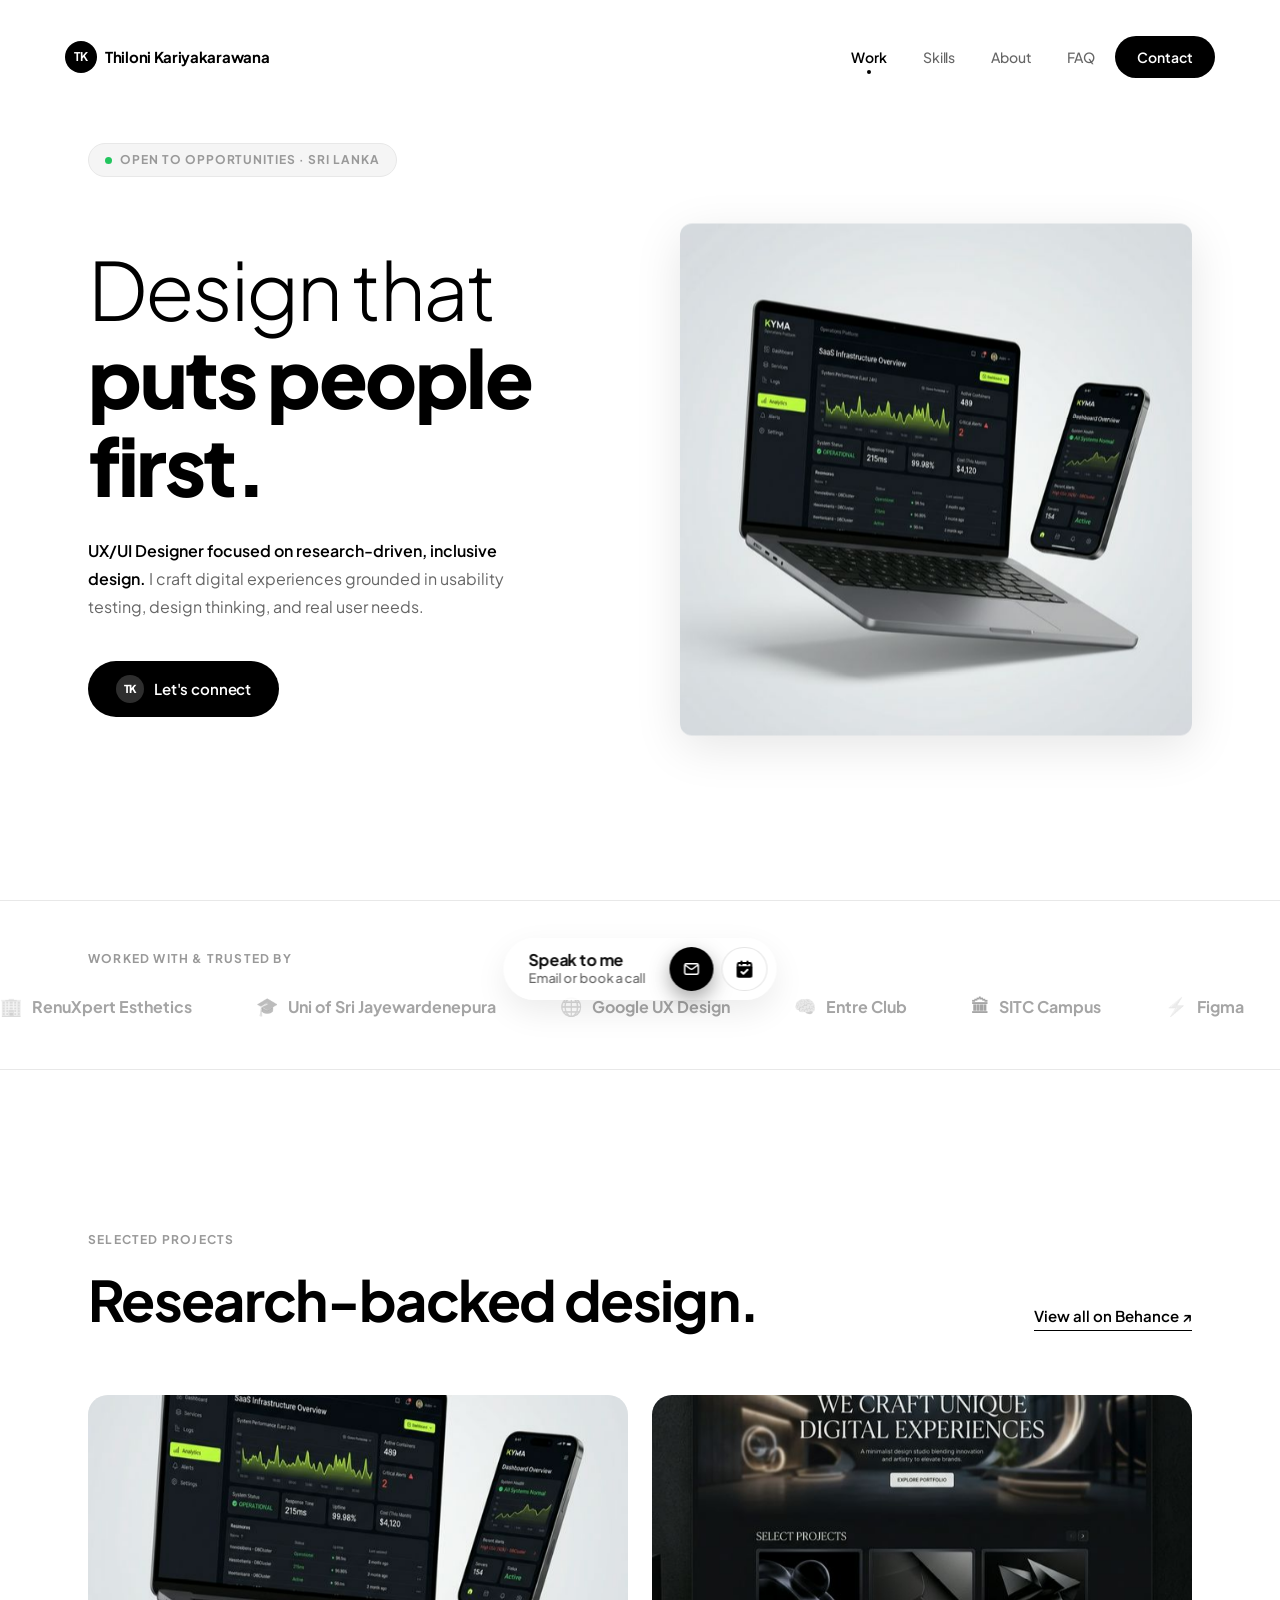
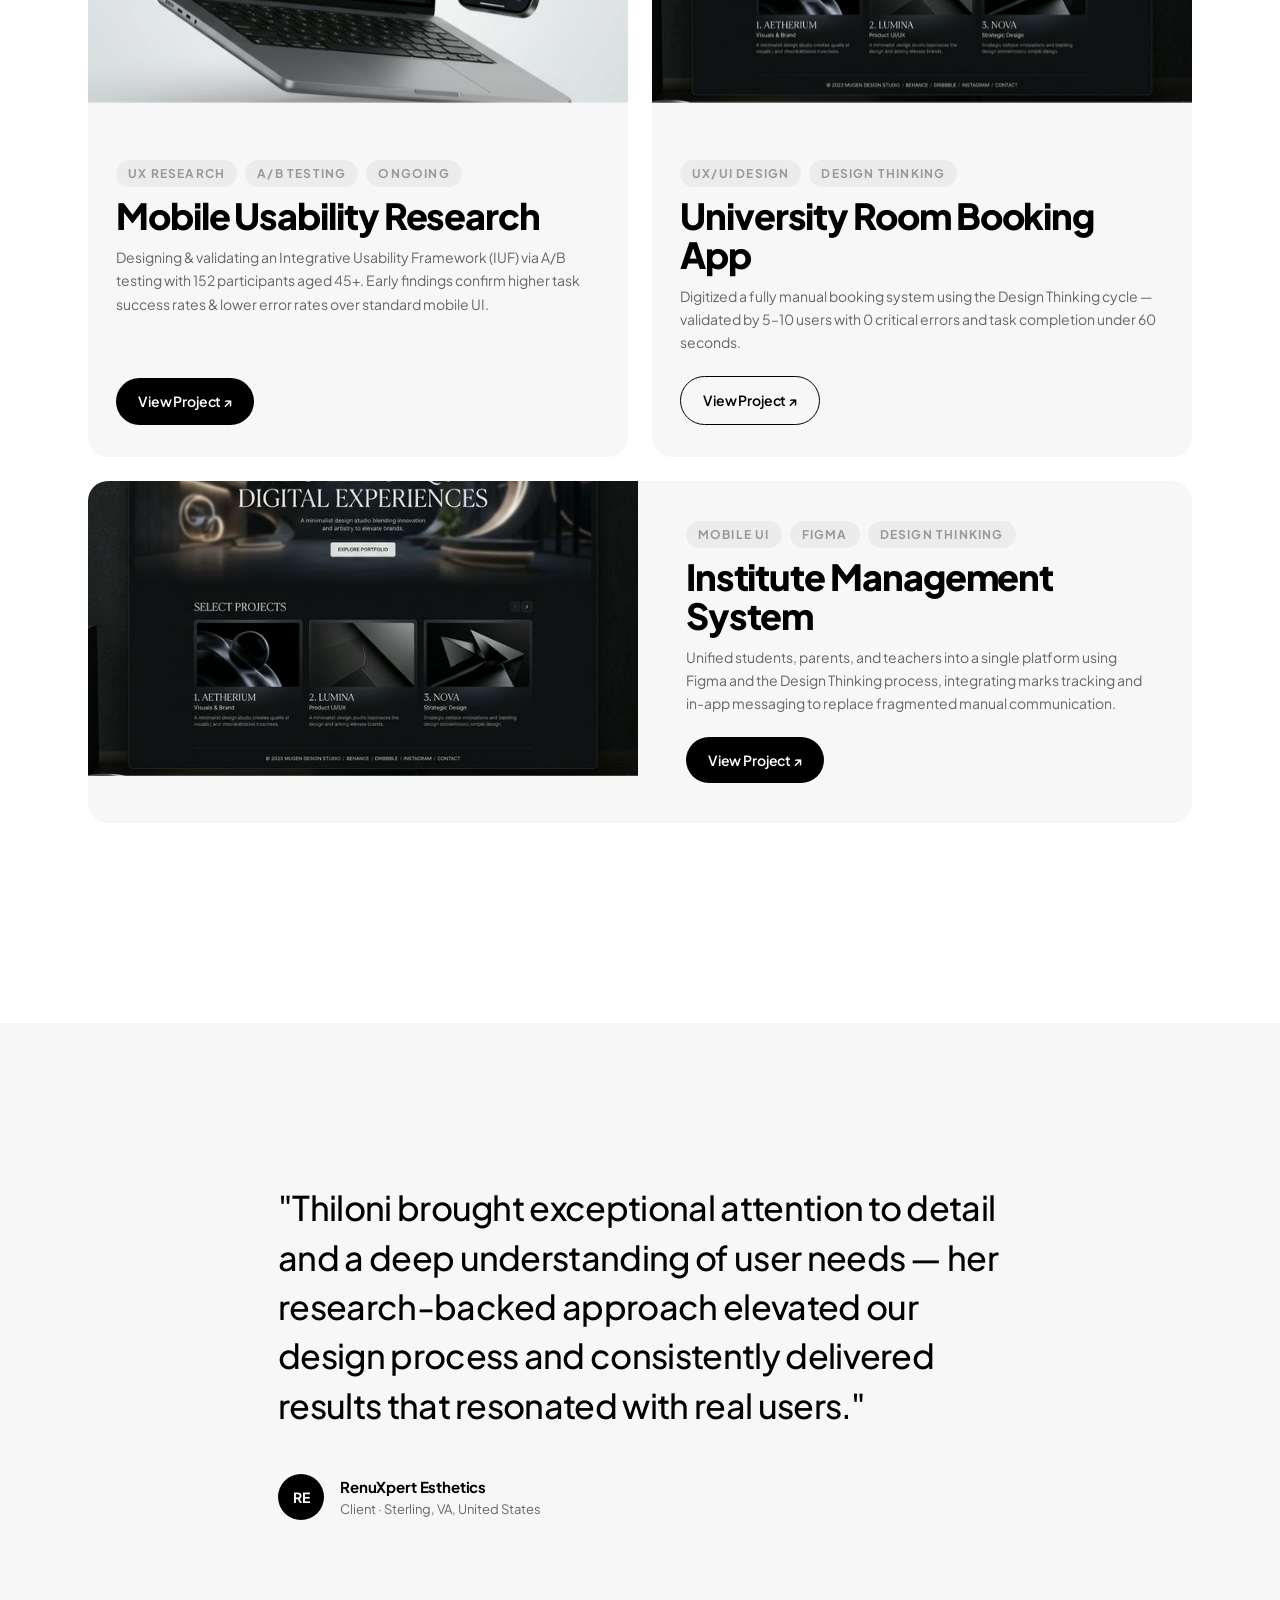
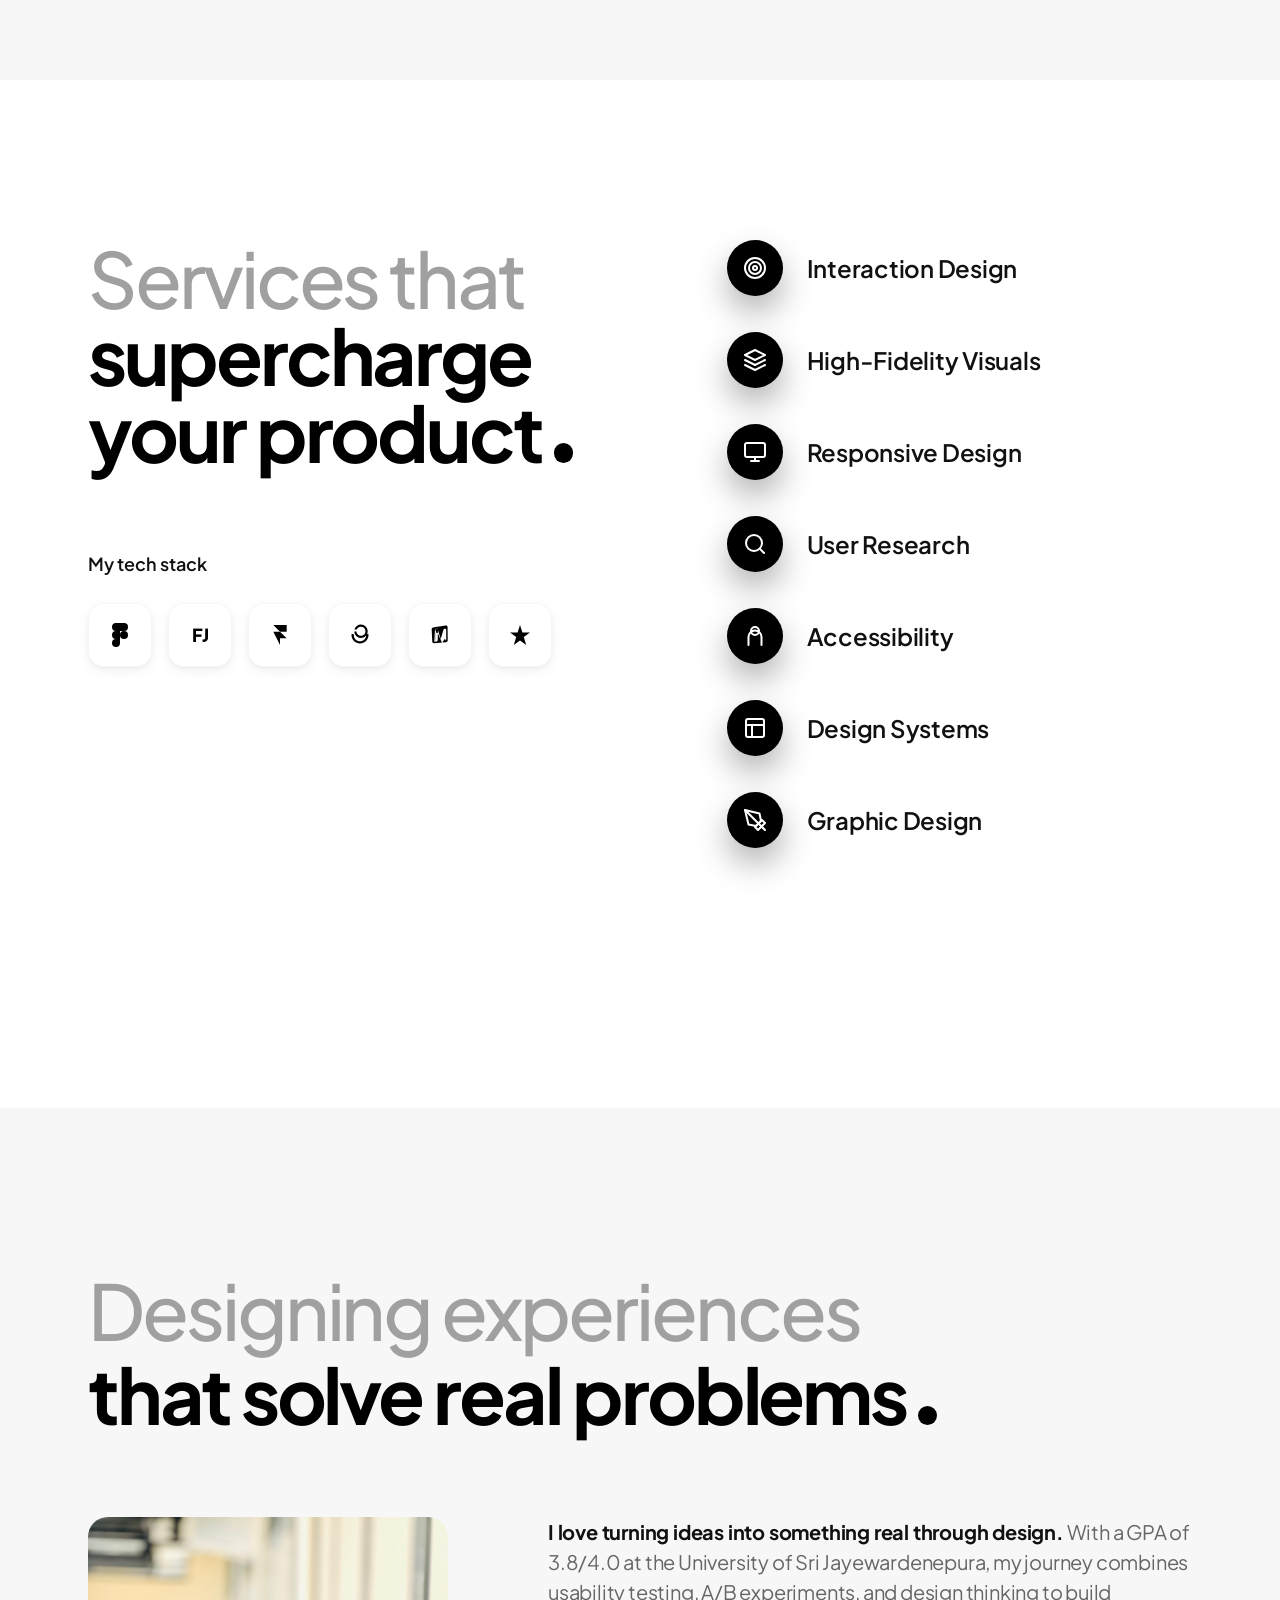
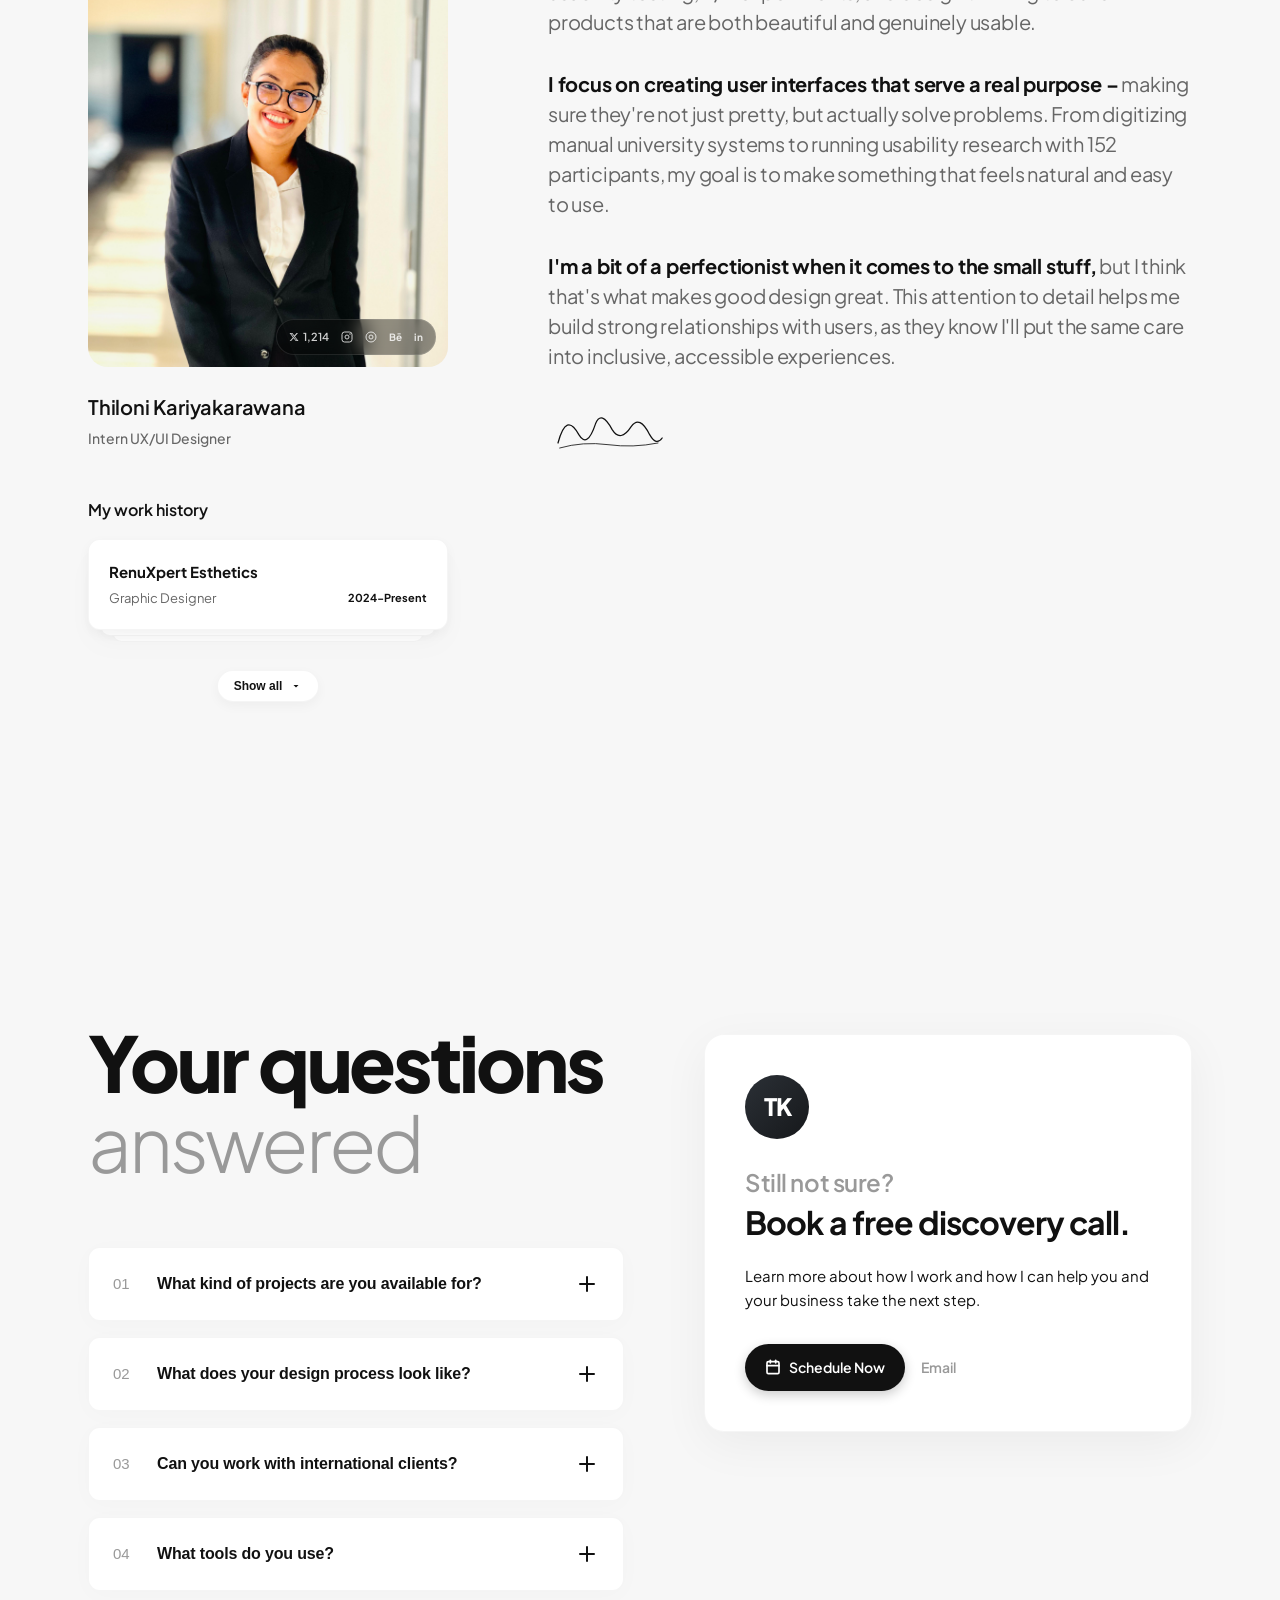
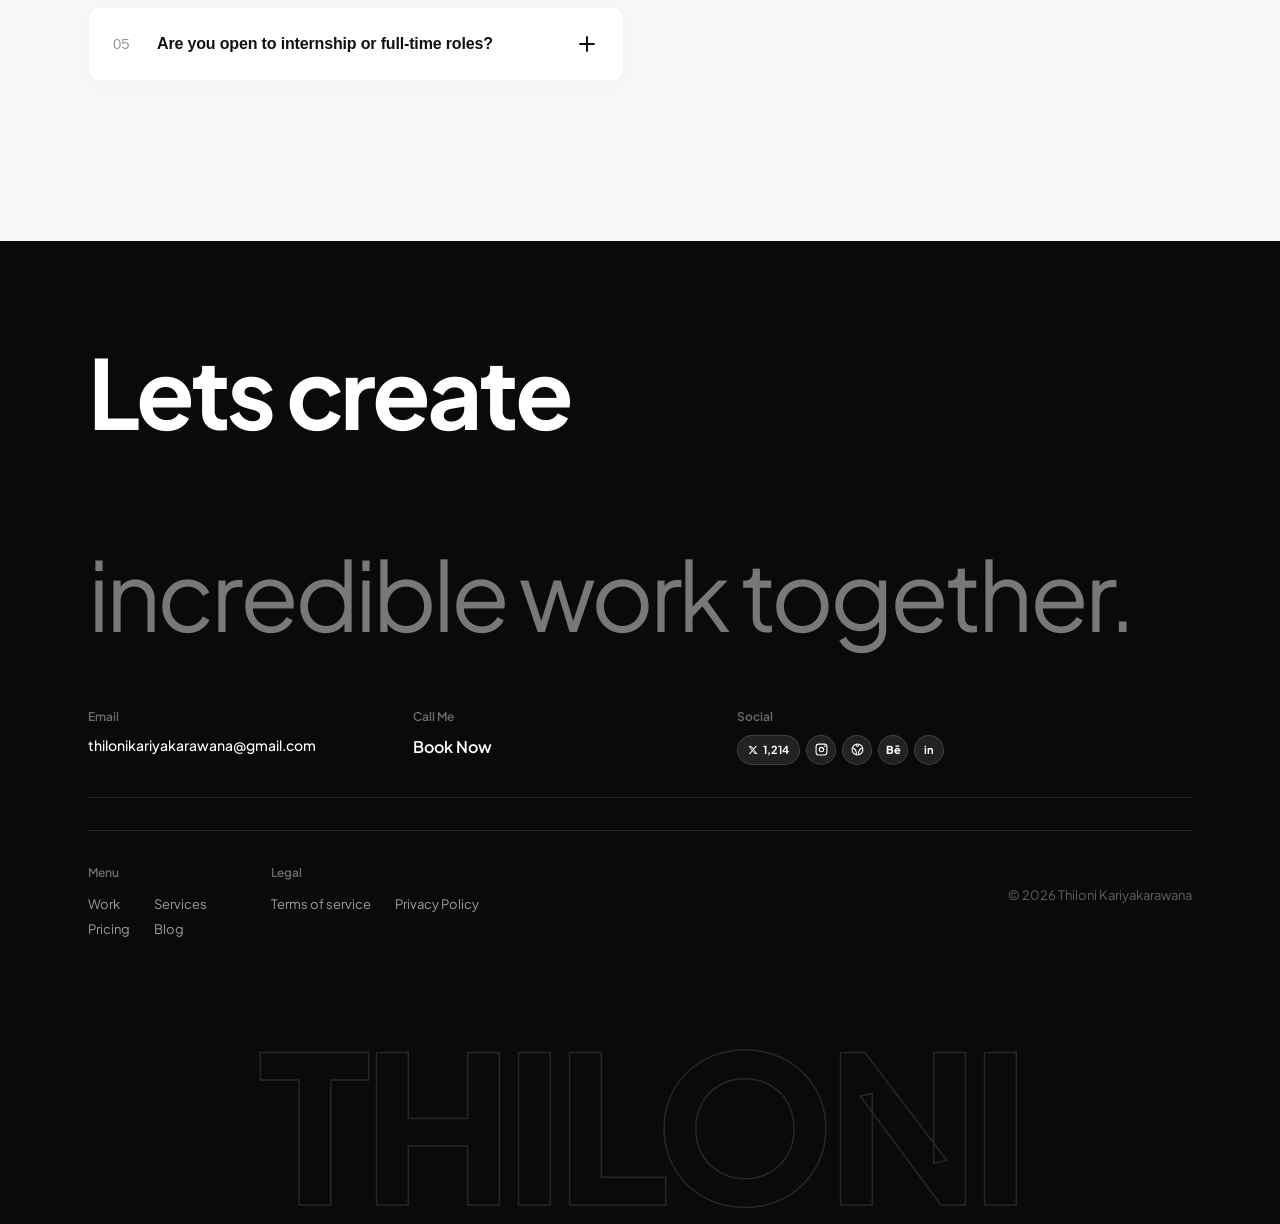
==== commit 8ded109f: "fix work card issue" ====
--- a/index.html
+++ b/index.html
@@ -132,16 +132,13 @@
             <span class="tag">Design Thinking</span>
           </div>
           <h2 class="project-name">University Room Booking App</h2>
-          <p class="project-desc">Digitized a fully manual booking system using the Design Thinking cycle — validated by
-            5–10 users with 0 critical errors and task completion under 60 seconds. Includes Light & Dark Mode.</p>
+          <p class="project-desc">Digitized a fully manual booking system using the Design Thinking cycle — validated by 5–10 users with 0 critical errors and task completion under 60 seconds.</p>
           <a href="#" class="btn btn-outline project-btn">View Project ↗</a>
         </div>
       </div>
-    </div>
-
-    <!-- Project 3 — full width -->
-    <div class="projects-grid" style="margin-top: 20px;">
-      <div class="project-card-wide reveal stagger-1" id="project-3">
+
+      <!-- Project 3 — full width -->
+      <div class="project-card-wide reveal stagger-3" id="project-3">
         <div class="project-card-wide-image">
           <img src="mugen_project.png" alt="Institute Management System" class="parallax-img" />
         </div>
@@ -152,7 +149,7 @@
             <span class="tag">Design Thinking</span>
           </div>
           <h2 class="project-name">Institute Management System</h2>
-          <p class="project-desc">Unified students, parents, and teachers into a single platform using Figma and the Design Thinking process, integrating marks tracking and in-app messaging to replace fragmented manual communication. 10 users completed tasks in under 90 seconds.</p>
+          <p class="project-desc">Unified students, parents, and teachers into a single platform using Figma and the Design Thinking process, integrating marks tracking and in-app messaging to replace fragmented manual communication.</p>
           <a href="#" class="btn btn-dark project-btn">View Project ↗</a>
         </div>
       </div>
--- a/styles.css
+++ b/styles.css
@@ -395,10 +395,9 @@
 .projects-grid {
   max-width: 1200px; margin: 0 auto; padding: 0 48px;
   display: grid;
-  grid-template-columns: 1.15fr 0.85fr;
-  gap: 20px;
-  margin-bottom: 56px;
-  align-items: start;
+  grid-template-columns: repeat(2, 1fr);
+  gap: 24px;
+  margin-bottom: 40px;
 }
 
 .project-card {
@@ -456,8 +455,7 @@
   border-radius: var(--radius-lg);
   background: #f7f7f7;
   overflow: hidden;
-  display: grid;
-  grid-template-columns: 1.15fr 1fr;
+  display: flex;
   align-items: stretch;
   transition: all 0.4s cubic-bezier(0.4, 0, 0.2, 1);
 }
@@ -466,6 +464,7 @@
   box-shadow: var(--shadow-md);
 }
 .project-card-wide-image {
+  flex: 1.2;
   overflow: hidden;
   aspect-ratio: 16/9;
   position: relative;
@@ -478,16 +477,23 @@
 .project-card-wide:hover .project-card-wide-image img { transform: scale(1.05); }
 
 .project-info-wide {
+  flex: 1;
   padding: 40px 48px;
-}
-
-@media (max-width: 840px) {
-  .project-card-wide {
+  display: flex;
+  flex-direction: column;
+  justify-content: center;
+}
+
+@media (max-width: 960px) {
+  .projects-grid {
     grid-template-columns: 1fr;
   }
-  .project-card-wide-image {
-    aspect-ratio: 16/10;
+  .project-card-wide {
+    flex-direction: column;
   }
+}
+
+@media (max-width: 640px) {
   .project-info-wide {
     padding: 28px;
   }
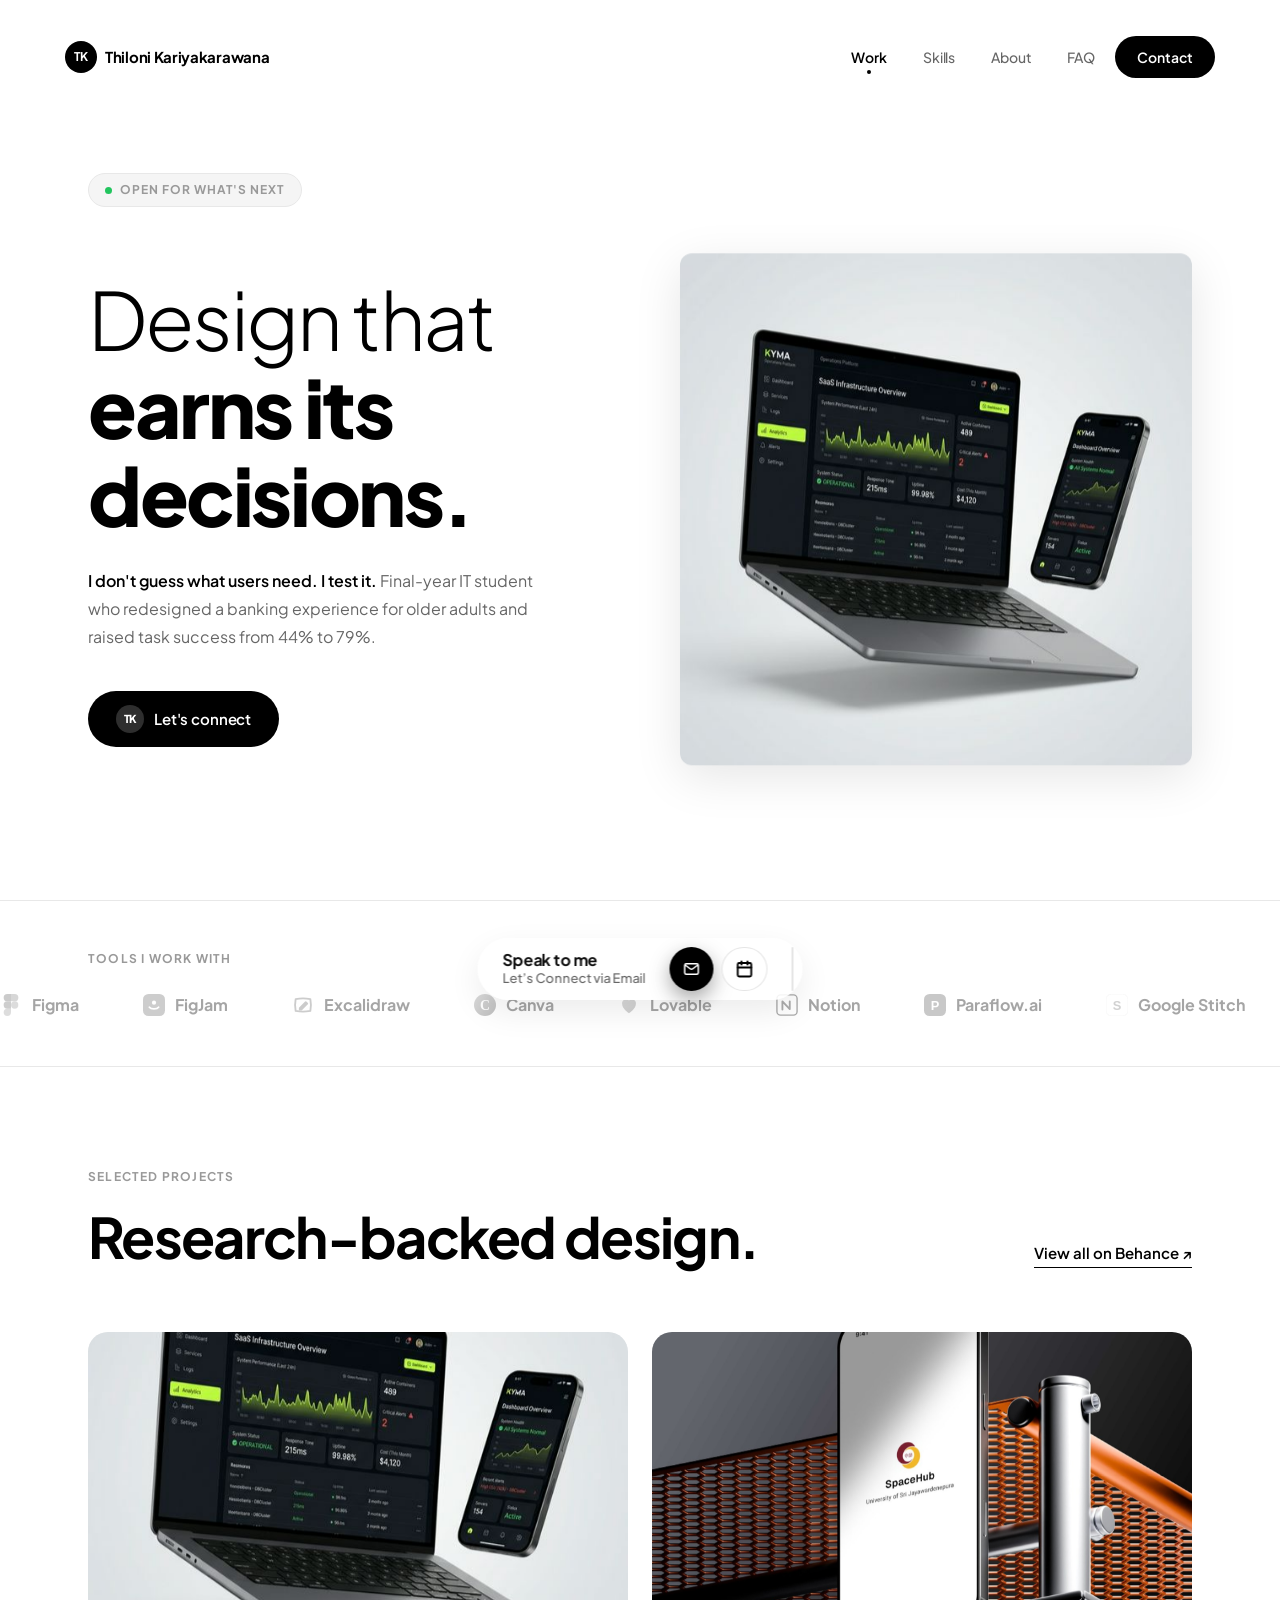
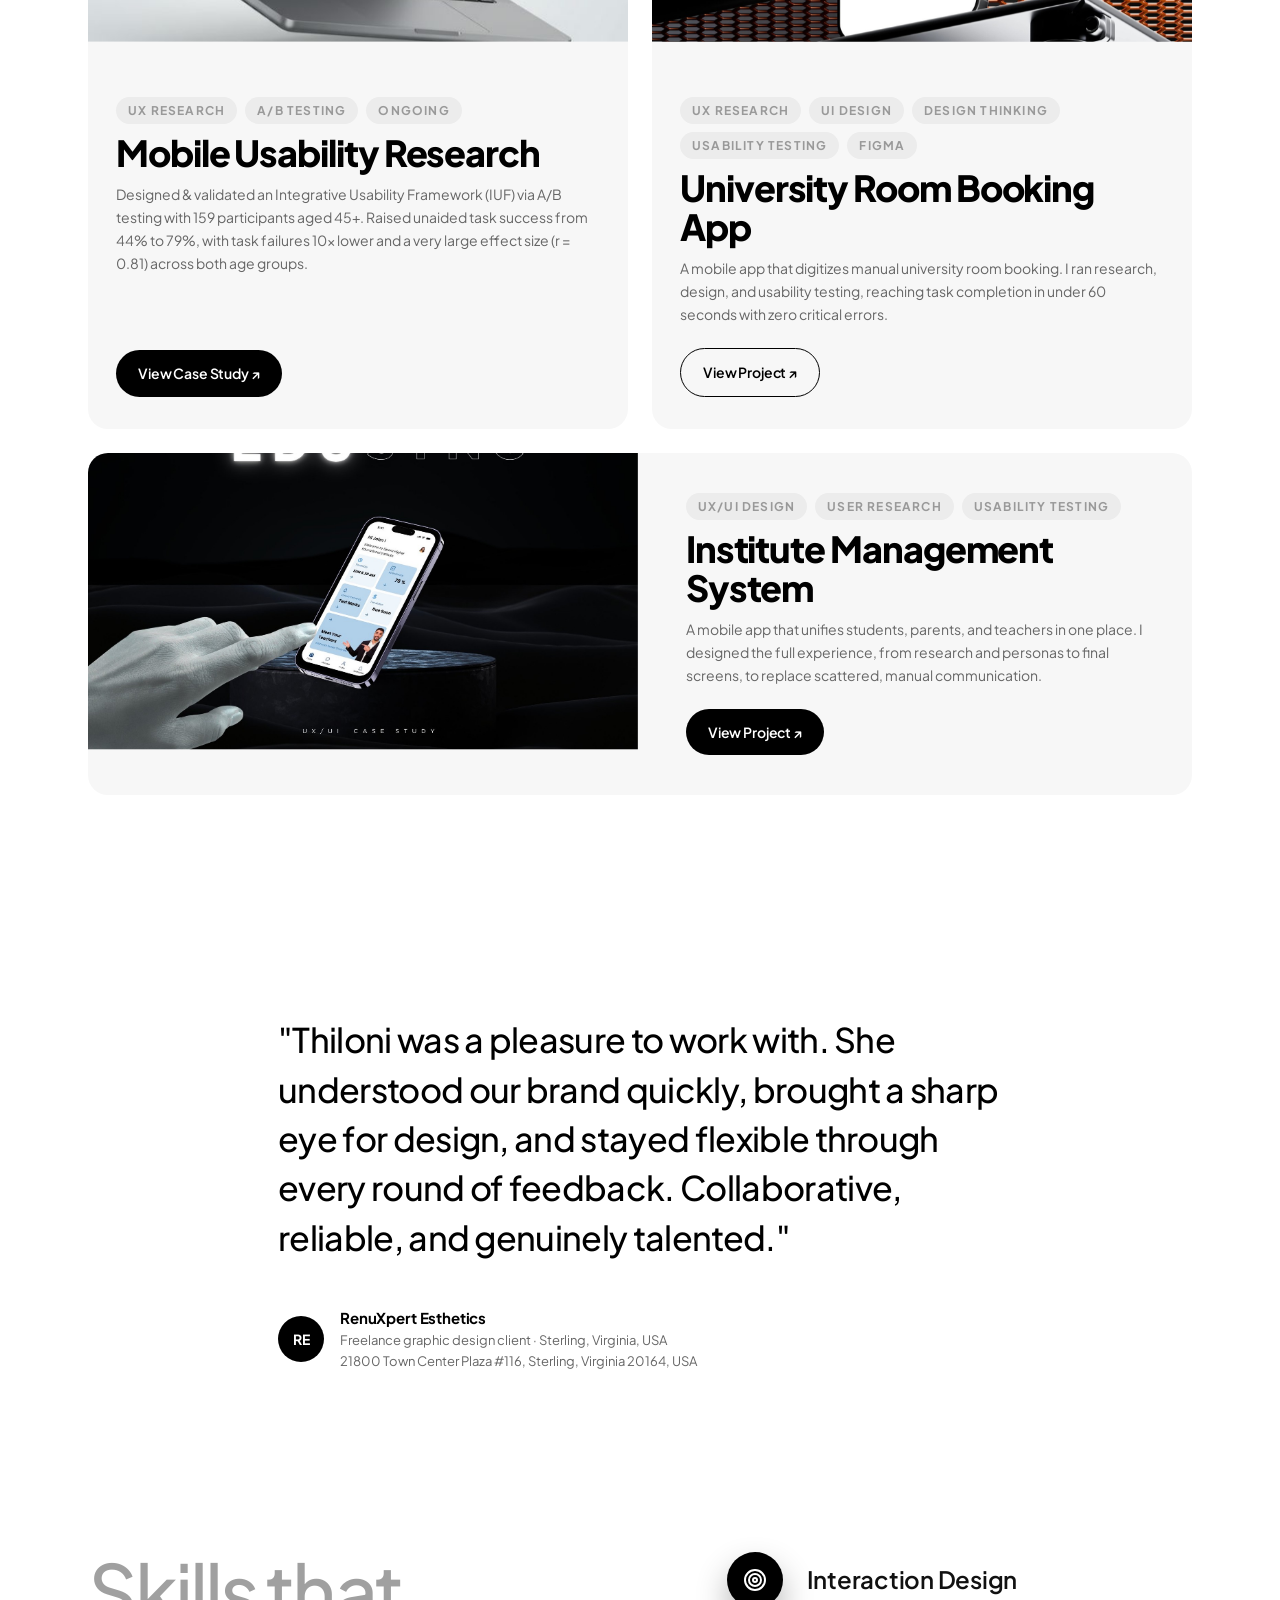
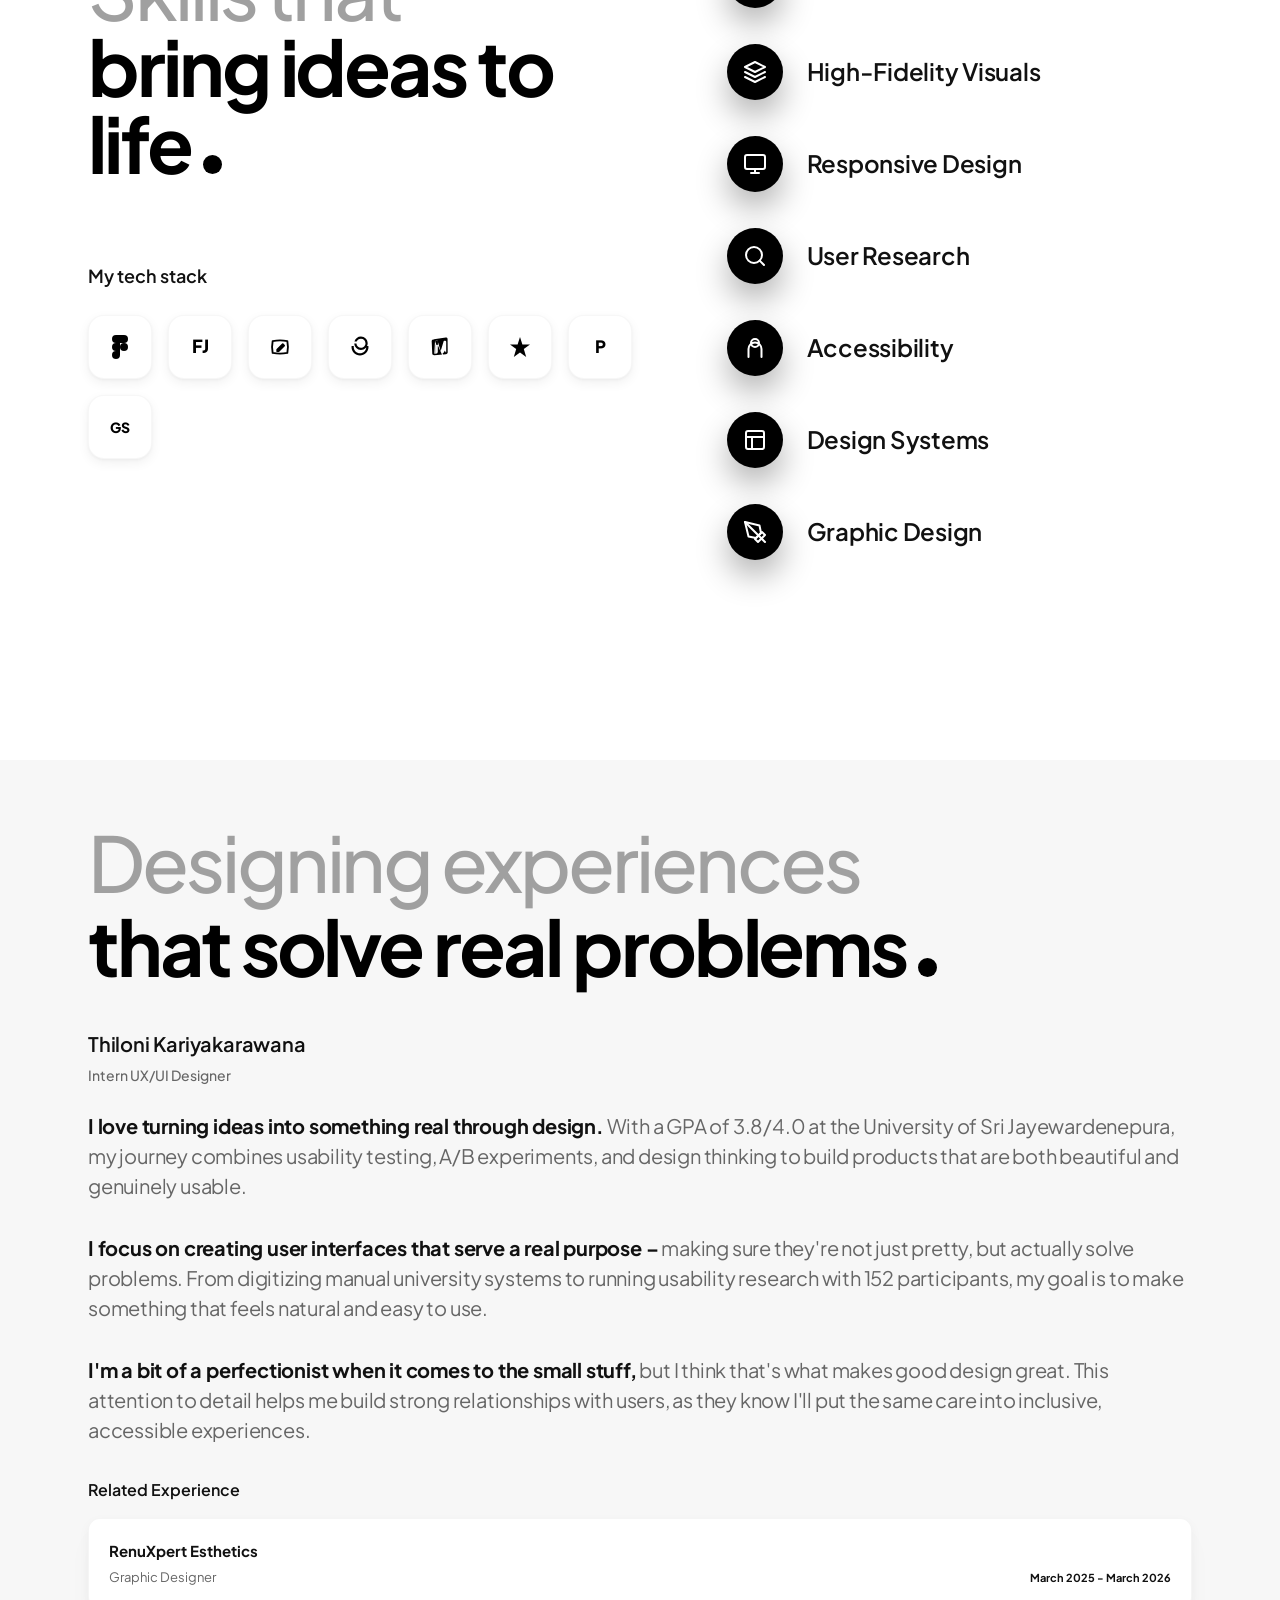
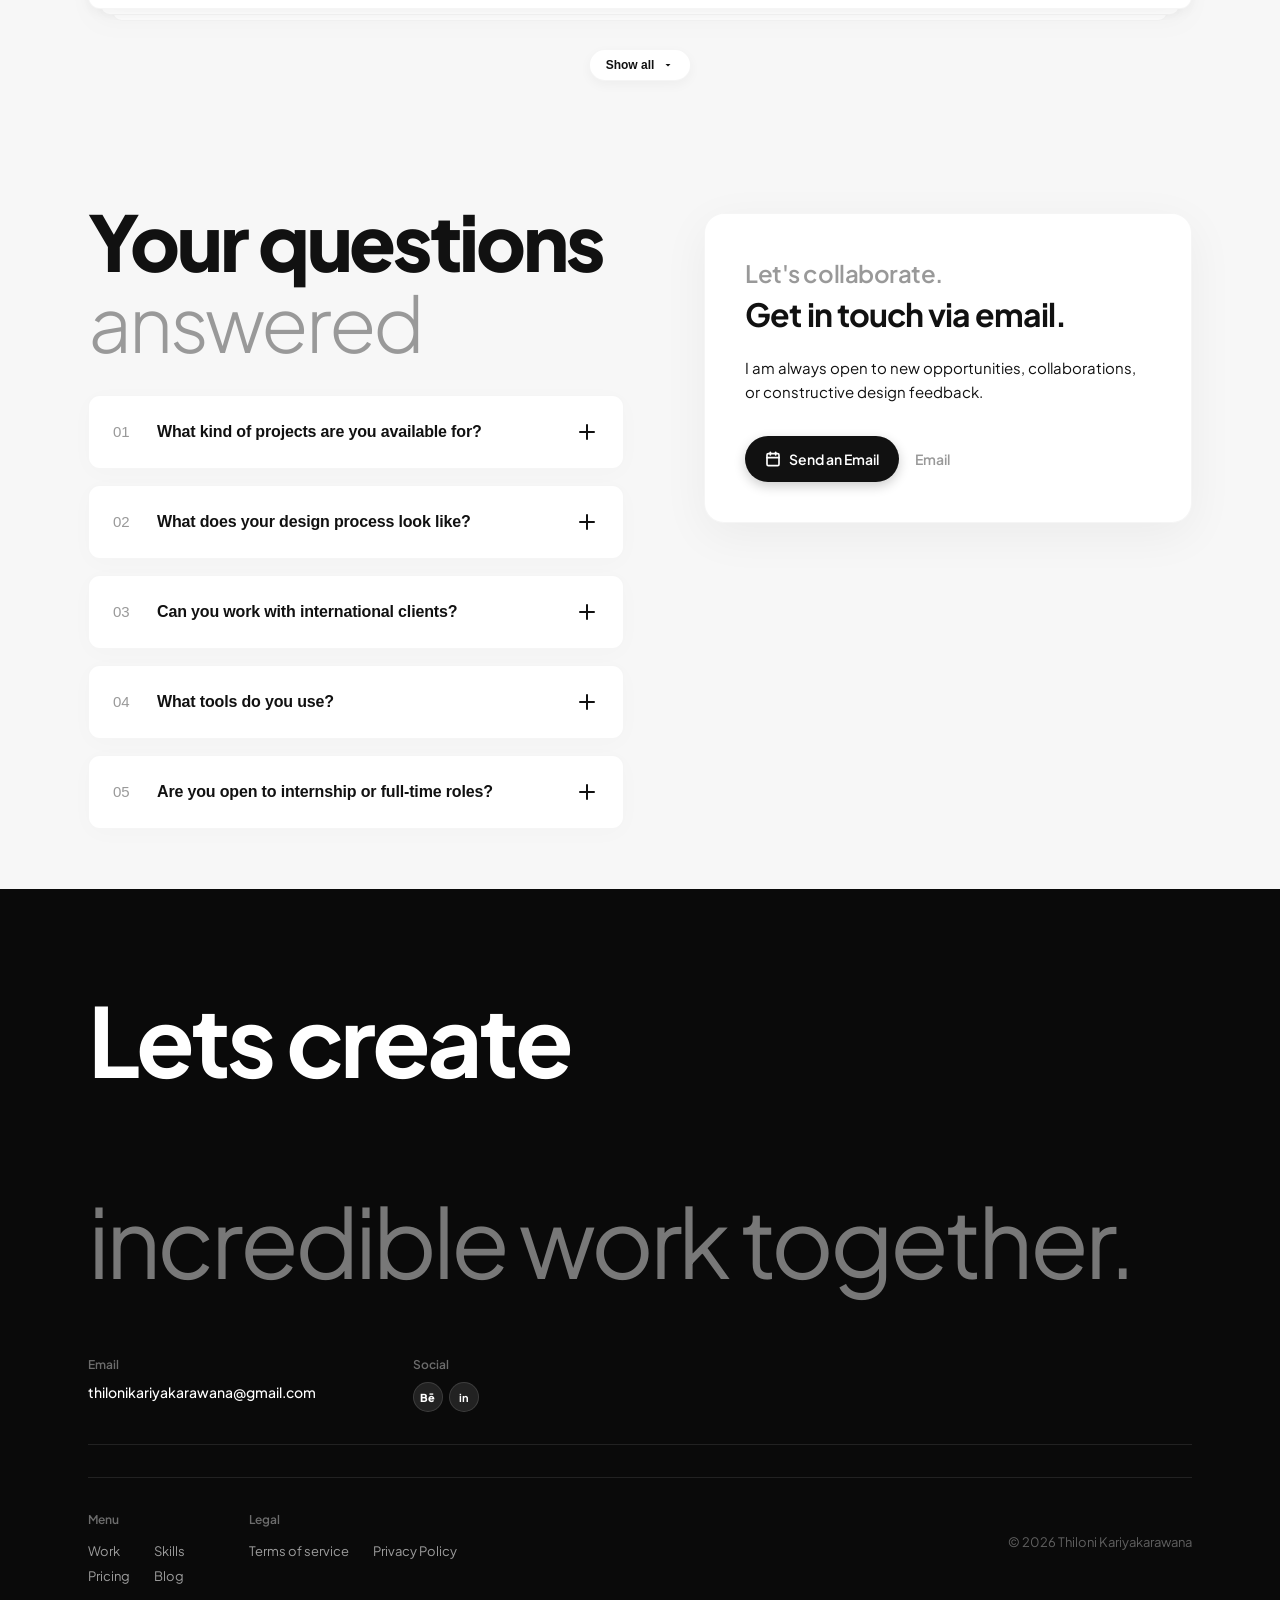
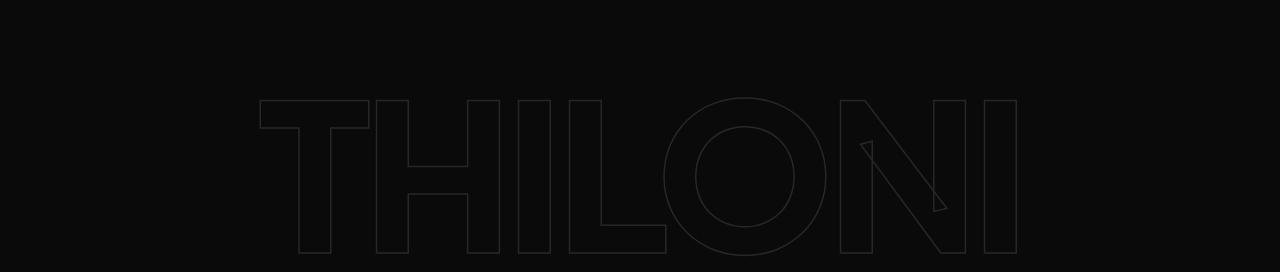
==== commit 527f5e08: "Updated portfolio from ZIP changes" ====
--- a/index.html
+++ b/index.html
@@ -25,9 +25,7 @@
       <a href="#contact" class="nav-logo" id="nav-logo">
         <div class="nav-avatar-fallback">TK</div>
         <span>Thiloni Kariyakarawana</span>
-        <div class="typing-indicator" title="Speak to me">
-          <span class="dot"></span><span class="dot"></span><span class="dot"></span>
-        </div>
+        
       </a>
       <div class="nav-links" id="nav-links">
         <a href="#work" class="nav-link active">Work</a>
@@ -46,17 +44,17 @@
   <section class="hero" id="hero">
     <div class="hero-badge reveal">
       <span class="badge-dot"></span>
-      <span>Open to opportunities · Sri Lanka</span>
+      <span>Open for what's next</span>
     </div>
     <div class="hero-content">
       <div class="hero-text reveal">
         <h1 class="hero-heading">
           <span class="heading-light">Design that</span>
-          <span class="heading-bold">puts people first.</span>
+          <span class="heading-bold">earns its decisions.</span>
         </h1>
-        <p class="hero-tagline"><strong>UX/UI Designer focused on research-driven, inclusive design.</strong> I craft
-          digital experiences grounded in usability testing, design thinking, and real user needs.</p>
-        <a href="mailto:thilonikariyakarawana@gmail.com" class="btn btn-dark hero-cta" id="hero-cta">
+        <p class="hero-tagline"><strong>I don't guess what users need. I test it.</strong> Final-year IT student who
+          redesigned a banking experience for older adults and raised task success from 44% to 79%.</p>
+        <a href="https://www.linkedin.com/in/thiloni-kariyakarawana-851a80379/" target="_blank" class="btn btn-dark hero-cta" id="hero-cta">
           <span class="btn-avatar-initial">TK</span>
           Let's connect
         </a>
@@ -69,26 +67,159 @@
 
   <!-- ============ TRUSTED BY — INFINITE MARQUEE ============ -->
   <section class="trusted-by" id="trusted">
-    <p class="trusted-label">Worked with &amp; trusted by</p>
+    <p class="trusted-label">Tools I work with</p>
     <div class="marquee-wrapper">
       <div class="marquee-track" id="marquee-track">
-        <div class="logo-item"><span class="logo-icon">🏢</span><span class="logo-text">RenuXpert Esthetics</span></div>
-        <div class="logo-item"><span class="logo-icon">🎓</span><span class="logo-text">Uni of Sri
-            Jayewardenepura</span></div>
-        <div class="logo-item"><span class="logo-icon">🌐</span><span class="logo-text">Google UX Design</span></div>
-        <div class="logo-item"><span class="logo-icon">🧠</span><span class="logo-text">Entre Club</span></div>
-        <div class="logo-item"><span class="logo-icon">🏛</span><span class="logo-text">SITC Campus</span></div>
-        <div class="logo-item"><span class="logo-icon">⚡</span><span class="logo-text">Figma</span></div>
-        <div class="logo-item"><span class="logo-icon">🖼</span><span class="logo-text">Framer</span></div>
+        <!-- Figma -->
+        <div class="logo-item">
+          <svg class="tool-logo" viewBox="0 0 38 57" width="20" height="20" aria-hidden="true">
+            <path fill="#1abcfe" d="M19 28.5a9.5 9.5 0 1 1 19 0 9.5 9.5 0 0 1-19 0Z" />
+            <path fill="#0acf83" d="M0 47.5A9.5 9.5 0 0 1 9.5 38H19v9.5a9.5 9.5 0 1 1-19 0Z" />
+            <path fill="#ff7262" d="M19 0v19h9.5a9.5 9.5 0 1 0 0-19H19Z" />
+            <path fill="#f24e1e" d="M0 9.5A9.5 9.5 0 0 0 9.5 19H19V0H9.5A9.5 9.5 0 0 0 0 9.5Z" />
+            <path fill="#a259ff" d="M0 28.5A9.5 9.5 0 0 0 9.5 38H19V19H9.5A9.5 9.5 0 0 0 0 28.5Z" />
+          </svg><span class="logo-text">Figma</span>
+        </div>
+        <!-- FigJam -->
+        <div class="logo-item">
+          <svg class="tool-logo" viewBox="0 0 24 24" width="20" height="20" aria-hidden="true">
+            <rect width="24" height="24" rx="6" fill="#7B61FF" />
+            <circle cx="12" cy="9.5" r="2.3" fill="#fff" />
+            <path d="M7 14.5c1.6 2.3 8.4 2.3 10 0" stroke="#fff" stroke-width="2" fill="none"
+              stroke-linecap="round" />
+          </svg><span class="logo-text">FigJam</span>
+        </div>
+        <!-- Excalidraw -->
+        <div class="logo-item">
+          <svg class="tool-logo" viewBox="0 0 24 24" width="20" height="20" fill="none" stroke="#6965db"
+            stroke-width="2" stroke-linecap="round" stroke-linejoin="round" aria-hidden="true">
+            <path d="M4 5.5c5-1 11-1 16 0 .8 4 .8 9 0 13-5 1-11 1-16 0-.8-4-.8-9 0-13Z" />
+            <path d="M8.5 15.5 15 9l1.6 1.6-6.5 6.5H8.5Z" fill="#6965db" />
+          </svg><span class="logo-text">Excalidraw</span>
+        </div>
+        <!-- Canva -->
+        <div class="logo-item">
+          <svg class="tool-logo" viewBox="0 0 24 24" width="20" height="20" aria-hidden="true">
+            <defs>
+              <linearGradient id="cv-grad" x1="0" y1="0" x2="1" y2="1">
+                <stop offset="0" stop-color="#00C4CC" />
+                <stop offset="1" stop-color="#7D2AE8" />
+              </linearGradient>
+            </defs>
+            <circle cx="12" cy="12" r="12" fill="url(#cv-grad)" />
+            <text x="12" y="17.5" text-anchor="middle" font-family="Georgia, serif" font-size="15"
+              font-weight="700" fill="#fff">C</text>
+          </svg><span class="logo-text">Canva</span>
+        </div>
+        <!-- Lovable -->
+        <div class="logo-item">
+          <svg class="tool-logo" viewBox="0 0 24 24" width="20" height="20" aria-hidden="true">
+            <defs>
+              <linearGradient id="lv-grad" x1="0" y1="0" x2="1" y2="1">
+                <stop offset="0" stop-color="#FF7A59" />
+                <stop offset="1" stop-color="#FF4D8D" />
+              </linearGradient>
+            </defs>
+            <path fill="url(#lv-grad)"
+              d="M12 21s-7.5-4.6-7.5-10A4.5 4.5 0 0 1 12 7a4.5 4.5 0 0 1 7.5 4c0 5.4-7.5 10-7.5 10Z" />
+          </svg><span class="logo-text">Lovable</span>
+        </div>
+        <!-- Notion -->
+        <div class="logo-item">
+          <svg class="tool-logo" viewBox="0 0 24 24" width="20" height="20" aria-hidden="true">
+            <rect x="1" y="1" width="22" height="22" rx="4" fill="#fff" stroke="#111" stroke-width="1.5" />
+            <path d="M7 17V8l8 8.5V8" stroke="#111" stroke-width="2" fill="none" stroke-linecap="round"
+              stroke-linejoin="round" />
+          </svg><span class="logo-text">Notion</span>
+        </div>
+        <!-- Paraflow.ai -->
+        <div class="logo-item">
+          <svg class="tool-logo" viewBox="0 0 24 24" width="20" height="20" aria-hidden="true">
+            <rect width="24" height="24" rx="6" fill="#5B5BD6" />
+            <text x="12" y="17" text-anchor="middle" font-family="Arial, sans-serif" font-size="14"
+              font-weight="800" fill="#fff">P</text>
+          </svg><span class="logo-text">Paraflow.ai</span>
+        </div>
+        <!-- Google Stitch -->
+        <div class="logo-item">
+          <svg class="tool-logo" viewBox="0 0 24 24" width="20" height="20" aria-hidden="true">
+            <rect width="24" height="24" rx="6" fill="#fff" stroke="#e5e7eb" stroke-width="1" />
+            <text x="12" y="17" text-anchor="middle" font-family="Arial, sans-serif" font-size="14"
+              font-weight="800" fill="#4285F4">S</text>
+          </svg><span class="logo-text">Google Stitch</span>
+        </div>
+
         <!-- Duplicate for seamless loop -->
-        <div class="logo-item"><span class="logo-icon">🏢</span><span class="logo-text">RenuXpert Esthetics</span></div>
-        <div class="logo-item"><span class="logo-icon">🎓</span><span class="logo-text">Uni of Sri
-            Jayewardenepura</span></div>
-        <div class="logo-item"><span class="logo-icon">🌐</span><span class="logo-text">Google UX Design</span></div>
-        <div class="logo-item"><span class="logo-icon">🧠</span><span class="logo-text">Entre Club</span></div>
-        <div class="logo-item"><span class="logo-icon">🏛</span><span class="logo-text">SITC Campus</span></div>
-        <div class="logo-item"><span class="logo-icon">⚡</span><span class="logo-text">Figma</span></div>
-        <div class="logo-item"><span class="logo-icon">🖼</span><span class="logo-text">Framer</span></div>
+        <div class="logo-item">
+          <svg class="tool-logo" viewBox="0 0 38 57" width="20" height="20" aria-hidden="true">
+            <path fill="#1abcfe" d="M19 28.5a9.5 9.5 0 1 1 19 0 9.5 9.5 0 0 1-19 0Z" />
+            <path fill="#0acf83" d="M0 47.5A9.5 9.5 0 0 1 9.5 38H19v9.5a9.5 9.5 0 1 1-19 0Z" />
+            <path fill="#ff7262" d="M19 0v19h9.5a9.5 9.5 0 1 0 0-19H19Z" />
+            <path fill="#f24e1e" d="M0 9.5A9.5 9.5 0 0 0 9.5 19H19V0H9.5A9.5 9.5 0 0 0 0 9.5Z" />
+            <path fill="#a259ff" d="M0 28.5A9.5 9.5 0 0 0 9.5 38H19V19H9.5A9.5 9.5 0 0 0 0 28.5Z" />
+          </svg><span class="logo-text">Figma</span>
+        </div>
+        <div class="logo-item">
+          <svg class="tool-logo" viewBox="0 0 24 24" width="20" height="20" aria-hidden="true">
+            <rect width="24" height="24" rx="6" fill="#7B61FF" />
+            <circle cx="12" cy="9.5" r="2.3" fill="#fff" />
+            <path d="M7 14.5c1.6 2.3 8.4 2.3 10 0" stroke="#fff" stroke-width="2" fill="none"
+              stroke-linecap="round" />
+          </svg><span class="logo-text">FigJam</span>
+        </div>
+        <div class="logo-item">
+          <svg class="tool-logo" viewBox="0 0 24 24" width="20" height="20" fill="none" stroke="#6965db"
+            stroke-width="2" stroke-linecap="round" stroke-linejoin="round" aria-hidden="true">
+            <path d="M4 5.5c5-1 11-1 16 0 .8 4 .8 9 0 13-5 1-11 1-16 0-.8-4-.8-9 0-13Z" />
+            <path d="M8.5 15.5 15 9l1.6 1.6-6.5 6.5H8.5Z" fill="#6965db" />
+          </svg><span class="logo-text">Excalidraw</span>
+        </div>
+        <div class="logo-item">
+          <svg class="tool-logo" viewBox="0 0 24 24" width="20" height="20" aria-hidden="true">
+            <defs>
+              <linearGradient id="cv-grad2" x1="0" y1="0" x2="1" y2="1">
+                <stop offset="0" stop-color="#00C4CC" />
+                <stop offset="1" stop-color="#7D2AE8" />
+              </linearGradient>
+            </defs>
+            <circle cx="12" cy="12" r="12" fill="url(#cv-grad2)" />
+            <text x="12" y="17.5" text-anchor="middle" font-family="Georgia, serif" font-size="15"
+              font-weight="700" fill="#fff">C</text>
+          </svg><span class="logo-text">Canva</span>
+        </div>
+        <div class="logo-item">
+          <svg class="tool-logo" viewBox="0 0 24 24" width="20" height="20" aria-hidden="true">
+            <defs>
+              <linearGradient id="lv-grad2" x1="0" y1="0" x2="1" y2="1">
+                <stop offset="0" stop-color="#FF7A59" />
+                <stop offset="1" stop-color="#FF4D8D" />
+              </linearGradient>
+            </defs>
+            <path fill="url(#lv-grad2)"
+              d="M12 21s-7.5-4.6-7.5-10A4.5 4.5 0 0 1 12 7a4.5 4.5 0 0 1 7.5 4c0 5.4-7.5 10-7.5 10Z" />
+          </svg><span class="logo-text">Lovable</span>
+        </div>
+        <div class="logo-item">
+          <svg class="tool-logo" viewBox="0 0 24 24" width="20" height="20" aria-hidden="true">
+            <rect x="1" y="1" width="22" height="22" rx="4" fill="#fff" stroke="#111" stroke-width="1.5" />
+            <path d="M7 17V8l8 8.5V8" stroke="#111" stroke-width="2" fill="none" stroke-linecap="round"
+              stroke-linejoin="round" />
+          </svg><span class="logo-text">Notion</span>
+        </div>
+        <div class="logo-item">
+          <svg class="tool-logo" viewBox="0 0 24 24" width="20" height="20" aria-hidden="true">
+            <rect width="24" height="24" rx="6" fill="#5B5BD6" />
+            <text x="12" y="17" text-anchor="middle" font-family="Arial, sans-serif" font-size="14"
+              font-weight="800" fill="#fff">P</text>
+          </svg><span class="logo-text">Paraflow.ai</span>
+        </div>
+        <div class="logo-item">
+          <svg class="tool-logo" viewBox="0 0 24 24" width="20" height="20" aria-hidden="true">
+            <rect width="24" height="24" rx="6" fill="#fff" stroke="#e5e7eb" stroke-width="1" />
+            <text x="12" y="17" text-anchor="middle" font-family="Arial, sans-serif" font-size="14"
+              font-weight="800" fill="#4285F4">S</text>
+          </svg><span class="logo-text">Google Stitch</span>
+        </div>
       </div>
     </div>
   </section>
@@ -100,7 +231,7 @@
         <p class="section-eyebrow">Selected Projects</p>
         <h2 class="section-heading" style="margin-bottom:0">Research-backed design.</h2>
       </div>
-      <a href="https://www.behance.net" target="_blank" class="view-all-link" id="view-all">View all on Behance ↗</a>
+      <a href="https://www.behance.net/yashorathiloni" target="_blank" rel="noopener" class="view-all-link" id="view-all">View all on Behance ↗</a>
     </div>
     <div class="projects-grid">
       <!-- Project 1: Mobile Usability Research -->
@@ -115,42 +246,46 @@
             <span class="tag">Ongoing</span>
           </div>
           <h2 class="project-name">Mobile Usability Research</h2>
-          <p class="project-desc">Designing & validating an Integrative Usability Framework (IUF) via A/B testing with
-            152 participants aged 45+. Early findings confirm higher task success rates & lower error rates over
-            standard mobile UI.</p>
-          <a href="#" class="btn btn-dark project-btn">View Project ↗</a>
+          <p class="project-desc">Designed & validated an Integrative Usability Framework (IUF) via A/B testing with
+            159 participants aged 45+. Raised unaided task success from 44% to 79%, with task failures 10× lower and a
+            very large effect size (r = 0.81) across both age groups.</p>
+          <a href="banking.html" class="btn btn-dark project-btn">View Case Study ↗</a>
         </div>
       </div>
       <!-- Project 2: University Room Booking App -->
       <div class="project-card reveal stagger-2" id="project-2">
         <div class="project-image">
-          <img src="mugen_project.png" alt="University Room Booking App" class="parallax-img" />
+          <img src="spacehub-cover.jpg"
+            alt="SpaceHub University Room Booking App case study" class="parallax-img" />
         </div>
         <div class="project-info">
           <div class="project-tags">
-            <span class="tag">UX/UI Design</span>
+            <span class="tag">UX Research</span>
+            <span class="tag">UI Design</span>
             <span class="tag">Design Thinking</span>
+            <span class="tag">Usability Testing</span>
+            <span class="tag">Figma</span>
           </div>
           <h2 class="project-name">University Room Booking App</h2>
-          <p class="project-desc">Digitized a fully manual booking system using the Design Thinking cycle — validated by 5–10 users with 0 critical errors and task completion under 60 seconds.</p>
-          <a href="#" class="btn btn-outline project-btn">View Project ↗</a>
+          <p class="project-desc">A mobile app that digitizes manual university room booking. I ran research, design, and usability testing, reaching task completion in under 60 seconds with zero critical errors.</p>
+          <a href="spacehub.html" class="btn btn-outline project-btn">View Project ↗</a>
         </div>
       </div>
 
       <!-- Project 3 — full width -->
       <div class="project-card-wide reveal stagger-3" id="project-3">
         <div class="project-card-wide-image">
-          <img src="mugen_project.png" alt="Institute Management System" class="parallax-img" />
+          <img src="edusync-cover.jpg" alt="EduSync — institute management app case study" class="parallax-img" />
         </div>
         <div class="project-info project-info-wide">
           <div class="project-tags">
-            <span class="tag">Mobile UI</span>
-            <span class="tag">Figma</span>
-            <span class="tag">Design Thinking</span>
+            <span class="tag">UX/UI Design</span>
+            <span class="tag">User Research</span>
+            <span class="tag">Usability Testing</span>
           </div>
           <h2 class="project-name">Institute Management System</h2>
-          <p class="project-desc">Unified students, parents, and teachers into a single platform using Figma and the Design Thinking process, integrating marks tracking and in-app messaging to replace fragmented manual communication.</p>
-          <a href="#" class="btn btn-dark project-btn">View Project ↗</a>
+          <p class="project-desc">A mobile app that unifies students, parents, and teachers in one place. I designed the full experience, from research and personas to final screens, to replace scattered, manual communication.</p>
+          <a href="edusync.html" class="btn btn-dark project-btn">View Project ↗</a>
         </div>
       </div>
     </div>
@@ -161,14 +296,15 @@
     <div class="container">
       <div class="testimonial-card reveal">
         <blockquote class="testimonial-text">
-          "Thiloni brought exceptional attention to detail and a deep understanding of user needs — her research-backed
-          approach elevated our design process and consistently delivered results that resonated with real users."
+          "Thiloni was a pleasure to work with. She understood our brand quickly, brought a sharp eye for design, and
+          stayed flexible through every round of feedback. Collaborative, reliable, and genuinely talented."
         </blockquote>
         <div class="testimonial-author">
           <div class="author-avatar">RE</div>
           <div class="author-info">
             <span class="author-name">RenuXpert Esthetics</span>
-            <span class="author-role">Client · Sterling, VA, United States</span>
+            <span class="author-role">Freelance graphic design client · Sterling, Virginia, USA</span>
+            <span class="author-role">21800 Town Center Plaza #116, Sterling, Virginia 20164, USA</span>
           </div>
         </div>
       </div>
@@ -183,8 +319,8 @@
         <!-- Left Column -->
         <div class="services-left reveal">
           <h2 class="services-headline">
-            <span class="light">Services that</span><br>
-            <span class="bold">supercharge your product</span><span class="dot"></span>
+            <span class="light">Skills that</span><br>
+            <span class="bold">bring ideas to life</span><span class="dot"></span>
           </h2>
 
           <div class="tech-stack-container">
@@ -202,10 +338,11 @@
               <div class="tech-item" data-tooltip="FigJam">
                 <div class="tech-icon"><span style="font-size:18px;font-weight:800;color:#000">FJ</span></div>
               </div>
-              <div class="tech-item" data-tooltip="Framer">
-                <div class="tech-icon"><svg viewBox="0 0 14 21" width="20" height="20" fill="currentColor">
-                    <path d="M0 0h14v7H7L0 0z" />
-                    <path d="M0 7h7l7 7H7v7L0 7z" />
+              <div class="tech-item" data-tooltip="Excalidraw">
+                <div class="tech-icon"><svg width="22" height="22" viewBox="0 0 24 24" fill="none"
+                    stroke="currentColor" stroke-width="2" stroke-linecap="round" stroke-linejoin="round">
+                    <path d="M4 5.5c5-1 11-1 16 0 .8 4 .8 9 0 13-5 1-11 1-16 0-.8-4-.8-9 0-13Z" />
+                    <path d="M9 15l6-6 1.5 1.5-6 6H9Z" fill="currentColor" />
                   </svg></div>
               </div>
               <div class="tech-item" data-tooltip="Canva">
@@ -224,6 +361,12 @@
                 <div class="tech-icon"><svg width="24" height="24" viewBox="0 0 24 24" fill="currentColor">
                     <path d="M12 2l2.4 7.6H22l-6.2 4.5L18.2 22 12 17.5 5.8 22l2.4-7.9L2 9.6h7.6L12 2z" />
                   </svg></div>
+              </div>
+              <div class="tech-item" data-tooltip="Paraflow.ai">
+                <div class="tech-icon"><span style="font-size:17px;font-weight:800;color:currentColor">P</span></div>
+              </div>
+              <div class="tech-item" data-tooltip="Google Stitch">
+                <div class="tech-icon"><span style="font-size:14px;font-weight:800;color:currentColor">GS</span></div>
               </div>
             </div>
           </div>
@@ -320,54 +463,45 @@
         <span class="light">Designing experiences</span><br />
         <span class="bold">that solve real problems</span><span class="dot"></span>
       </h2>
+      <p class="about-name-new">Thiloni Kariyakarawana</p>
+      <p class="about-title-new">Intern UX/UI Designer</p>
       <div class="about-layout-new">
-        <div class="about-left reveal">
-          <div class="about-photo-wrapper-new">
-            <img src="thiloni_photo.jpg" alt="Thiloni Kariyakarawana" class="about-photo-img" />
-
-            <div class="social-pill-bar">
-              <span class="social-pill-item">
-                <svg viewBox="0 0 24 24" width="10" height="10" fill="currentColor">
-                  <path
-                    d="m18.244 2.25h3.308l-7.227 8.26 8.502 11.24H16.17l-5.214-6.817L4.99 21.75H1.68l7.73-8.835L1.254 2.25H8.08l4.713 6.231zm-1.161 17.52h1.833L7.084 4.126H5.117z" />
-                </svg>
-                <span class="pill-text">1,214</span>
-              </span>
-              <span class="social-pill-item"><svg viewBox="0 0 24 24" width="12" height="12" fill="currentColor">
-                  <rect x="2" y="2" width="20" height="20" rx="5" ry="5" fill="none" stroke="currentColor"
-                    stroke-width="2" />
-                  <circle cx="12" cy="12" r="4" fill="none" stroke="currentColor" stroke-width="2" />
-                  <circle cx="18" cy="6" r="1.5" />
-                </svg></span>
-              <span class="social-pill-item"><svg viewBox="0 0 24 24" width="12" height="12" fill="currentColor">
-                  <circle cx="12" cy="12" r="10" fill="none" stroke="currentColor" stroke-width="2" />
-                  <path d="M8 12 A4 4 0 0 1 16 12 A4 4 0 0 1 8 12" fill="none" stroke="currentColor" stroke-width="2" />
-                </svg></span>
-              <span class="social-pill-item"><span style="font-weight:700;font-size:10px;line-height:1">Bē</span></span>
-              <span class="social-pill-item"><span style="font-weight:700;font-size:10px;line-height:1">in</span></span>
-            </div>
-          </div>
-
-          <p class="about-name-new">Thiloni Kariyakarawana</p>
-          <p class="about-title-new">Intern UX/UI Designer</p>
-
-          <div class="about-work-history-new">
-            <p class="history-label-new">My work history</p>
+        
+
+        <div class="about-right reveal">
+          <p class="about-bio-new"><span class="bold">I love turning ideas into something real through design.</span>
+            With a GPA of 3.8/4.0 at the University of Sri Jayewardenepura, my journey combines usability testing, A/B
+            experiments, and design thinking to build products that are both beautiful and genuinely usable.</p>
+
+          <p class="about-bio-new"><span class="bold">I focus on creating user interfaces that serve a real purpose
+              –</span> making sure they're not just pretty, but actually solve problems. From digitizing manual
+            university systems to running usability research with 152 participants, my goal is to make something that
+            feels natural and easy to use.</p>
+
+          <p class="about-bio-new"><span class="bold">I'm a bit of a perfectionist when it comes to the small
+              stuff,</span> but I think that's what makes good design great. This attention to detail helps me build
+            strong relationships with users, as they know I'll put the same care into inclusive, accessible experiences.
+          </p>
+
+          
+<div class="about-left reveal">
+                    <div class="about-work-history-new">
+            <p class="history-label-new">Related Experience</p>
             <div class="work-history-card-container" id="workHistoryContainer">
               <div class="work-history-card" style="z-index: 4;">
                 <div class="history-company-new">RenuXpert Esthetics</div>
                 <div class="history-role-row">
                   <span class="history-role-new">Graphic Designer</span>
-                  <span class="history-years-new">2024-Present</span>
+                  <span class="history-years-new">March 2025 - March 2026</span>
                 </div>
               </div>
 
               <div class="work-history-extra" id="workHistoryExtra">
                 <div class="work-history-card inner-card">
-                  <div class="history-company-new">Entre Club — USJ</div>
+                  <div class="history-company-new">Entre Club - University of Sri Jayewardenepura</div>
                   <div class="history-role-row">
                     <span class="history-role-new">UI/UX Task Master</span>
-                    <span class="history-years-new">2025-2026</span>
+                    <span class="history-years-new"></span>
                   </div>
                 </div>
 
@@ -375,9 +509,9 @@
                 </p>
 
                 <div class="work-history-card inner-card">
-                  <div class="history-company-new">Bsc in Info Technology</div>
+                  <div class="history-company-new">BSc (Hons) in IT</div>
                   <div class="history-role-row">
-                    <span class="history-role-new">USJ</span>
+                    <span class="history-role-new">University of Sri Jayewardenepura</span>
                     <span class="history-years-new">2023-Present</span>
                   </div>
                 </div>
@@ -386,7 +520,15 @@
                   <div class="history-company-new">Diploma in Psychology</div>
                   <div class="history-role-row">
                     <span class="history-role-new">SITC Campus</span>
-                    <span class="history-years-new">2025</span>
+                    <span class="history-years-new">2024 - 2025</span>
+                  </div>
+                </div>
+
+                <div class="work-history-card inner-card" style="margin-top: 8px;">
+                  <div class="history-company-new">Diploma in IT - Pearson Assured</div>
+                  <div class="history-role-row">
+                    <span class="history-role-new">ESOFT Metro Campus</span>
+                    <span class="history-years-new">2023 - 2024</span>
                   </div>
                 </div>
               </div>
@@ -403,31 +545,6 @@
                 </svg>
               </button>
             </div>
-          </div>
-        </div>
-
-        <div class="about-right reveal">
-          <p class="about-bio-new"><span class="bold">I love turning ideas into something real through design.</span>
-            With a GPA of 3.8/4.0 at the University of Sri Jayewardenepura, my journey combines usability testing, A/B
-            experiments, and design thinking to build products that are both beautiful and genuinely usable.</p>
-
-          <p class="about-bio-new"><span class="bold">I focus on creating user interfaces that serve a real purpose
-              –</span> making sure they're not just pretty, but actually solve problems. From digitizing manual
-            university systems to running usability research with 152 participants, my goal is to make something that
-            feels natural and easy to use.</p>
-
-          <p class="about-bio-new"><span class="bold">I'm a bit of a perfectionist when it comes to the small
-              stuff,</span> but I think that's what makes good design great. This attention to detail helps me build
-            strong relationships with users, as they know I'll put the same care into inclusive, accessible experiences.
-          </p>
-
-          <div class="signature">
-            <svg viewBox="0 0 140 60" width="120" height="50" fill="none">
-              <path d="M10 48 Q20 10 35 38 Q45 55 55 25 Q62 8 75 32 Q85 48 98 28 Q108 14 120 38 Q128 52 135 42"
-                stroke="#111111" stroke-width="1.5" fill="none" stroke-linecap="round" />
-              <path d="M12 54 Q40 46 70 50 Q100 54 130 48" stroke="#111111" stroke-width="1" fill="none"
-                stroke-linecap="round" />
-            </svg>
           </div>
         </div>
       </div>
@@ -530,15 +647,14 @@
 
         <div class="faq-right-new reveal stagger-2">
           <div class="booking-card">
-            <div class="booking-photo">
+            <div class="booking-photo" style="display:none;">
               <div class="about-photo-fallback-new"
                 style="display:flex; font-size:24px; letter-spacing:-1px; border-radius:50%; width: 64px; height: 64px; background: linear-gradient(135deg, #2b3036, #16181b);">
                 TK</div>
             </div>
-            <p class="booking-sub">Still not sure?</p>
-            <h3 class="booking-title">Book a free discovery call.</h3>
-            <p class="booking-desc">Learn more about how I work and how I can help you and your business take the next
-              step.</p>
+            <p class="booking-sub">Let's collaborate.</p>
+            <h3 class="booking-title">Get in touch via email.</h3>
+            <p class="booking-desc">I am always open to new opportunities, collaborations, or constructive design feedback.</p>
 
             <div class="booking-actions">
               <a href="mailto:thilonikariyakarawana@gmail.com" class="btn-schedule">
@@ -549,7 +665,7 @@
                   <line x1="8" y1="2" x2="8" y2="6"></line>
                   <line x1="3" y1="10" x2="21" y2="10"></line>
                 </svg>
-                Schedule Now
+                Send an Email
               </a>
               <span class="booking-platform-text">Email</span>
             </div>
@@ -577,27 +693,15 @@
           <span class="fn-label">Email</span>
           <a href="mailto:thilonikariyakarawana@gmail.com" class="fn-val fn-val-link">thilonikariyakarawana@gmail.com</a>
         </div>
-        <div class="fn-contact-col">
-          <span class="fn-label">Call Me</span>
-          <a href="tel:+94706902787" class="fn-val fn-book-now">Book Now</a>
-        </div>
+        
         <div class="fn-contact-col fn-social-col">
           <span class="fn-label">Social</span>
           <div class="fn-social-pills">
-            <a href="https://twitter.com" target="_blank" class="fn-pill fn-pill-x" aria-label="X / Twitter">
-              <svg viewBox="0 0 24 24" width="10" height="10" fill="currentColor"><path d="m18.244 2.25h3.308l-7.227 8.26 8.502 11.24H16.17l-5.214-6.817L4.99 21.75H1.68l7.73-8.835L1.254 2.25H8.08l4.713 6.231zm-1.161 17.52h1.833L7.084 4.126H5.117z"/></svg>
-              <span class="fn-pill-count">1,214</span>
-            </a>
-            <a href="https://instagram.com" target="_blank" class="fn-pill fn-pill-circle" aria-label="Instagram">
-              <svg viewBox="0 0 24 24" width="13" height="13" fill="none" stroke="currentColor" stroke-width="2"><rect x="2" y="2" width="20" height="20" rx="5" ry="5"/><circle cx="12" cy="12" r="4"/><circle cx="18" cy="6" r="1.5" fill="currentColor" stroke="none"/></svg>
-            </a>
-            <a href="https://dribbble.com" target="_blank" class="fn-pill fn-pill-circle" aria-label="Dribbble">
-              <svg viewBox="0 0 24 24" width="13" height="13" fill="none" stroke="currentColor" stroke-width="2"><circle cx="12" cy="12" r="10"/><path d="M8.5 2.5 Q12 10 15.5 2.5M3 9 Q10 11 10 21M21 9 Q14 11 14 21" fill="none"/></svg>
-            </a>
-            <a href="https://behance.net" target="_blank" class="fn-pill fn-pill-circle" aria-label="Behance">
+            
+            <a href="https://www.behance.net/yashorathiloni" target="_blank" class="fn-pill fn-pill-circle" aria-label="Behance">
               <span style="font-weight:800;font-size:11px;line-height:1">Bē</span>
             </a>
-            <a href="https://linkedin.com" target="_blank" class="fn-pill fn-pill-circle" aria-label="LinkedIn">
+            <a href="https://www.linkedin.com/in/thiloni-kariyakarawana-851a80379/" target="_blank" class="fn-pill fn-pill-circle" aria-label="LinkedIn">
               <span style="font-weight:700;font-size:11px;line-height:1">in</span>
             </a>
           </div>
@@ -613,7 +717,7 @@
           <span class="fn-label">Menu</span>
           <div class="fn-nav-links">
             <a href="#work">Work</a>
-            <a href="#skills">Services</a>
+            <a href="#skills">Skills</a>
             <a href="#">Pricing</a>
             <a href="#">Blog</a>
           </div>
@@ -641,7 +745,7 @@
     <div class="floating-speak-widget new-design" id="speak-widget">
       <div class="speak-info">
         <div class="speak-title">Speak to me</div>
-        <div class="speak-subtitle">Email or book a call</div>
+        <div class="speak-subtitle">Let’s Connect via Email</div>
       </div>
       <div class="speak-actions">
         <a href="mailto:thilonikariyakarawana@gmail.com" class="speak-btn btn-email">
@@ -662,12 +766,7 @@
               <line x1="16" y1="2" x2="16" y2="6"></line>
               <line x1="8" y1="2" x2="8" y2="6"></line>
               <line x1="3" y1="10" x2="21" y2="10"></line>
-              <rect x="3" y="10" width="18" height="12" fill="#000"></rect>
-              <path d="M8 16L10.5 18.5L16 13" stroke="#fff" stroke-width="2.5"></path>
-            </svg>
-          </div>
-          <span class="btn-text">Book a call</span>
-        </a>
+              <rect x="3" y="10"
       </div>
     </div>
   </div>
--- a/styles.css
+++ b/styles.css
@@ -18,7 +18,7 @@
   --shadow: 0 4px 32px rgba(0,0,0,0.06);
   --shadow-md: 0 12px 48px rgba(0,0,0,0.10);
   --font: 'Plus Jakarta Sans', 'Inter', -apple-system, BlinkMacSystemFont, sans-serif;
-  --section-pad: 160px;
+  --section-pad: 100px;
 }
 
 html { scroll-behavior: smooth; }
@@ -379,6 +379,7 @@
 }
 .logo-item:hover { opacity: 1; filter: grayscale(0); }
 .logo-icon { font-size: 18px; }
+.tool-logo { width: 22px; height: 22px; display: block; flex-shrink: 0; }
 
 /* ============ RECENT WORK ============ */
 .recent-work {
@@ -501,8 +502,8 @@
 
 /* ============ TESTIMONIAL ============ */
 .testimonial-section {
-  padding: var(--section-pad) 0;
-  background: #f7f7f7;
+  padding: 80px 0;
+  background: var(--bg);
 }
 .testimonial-card {
   max-width: 820px; margin: 0 auto; text-align: left; padding: 0 48px;
@@ -695,13 +696,13 @@
 
 
 /* ============ ABOUT ============ */
-.about-section { padding: var(--section-pad) 0; background: #f7f7f7; }
+.about-section { padding: 60px 0; background: #f7f7f7; }
 
 .about-headline {
   font-size: clamp(48px, 6vw, 80px);
   line-height: 1.1;
   letter-spacing: -0.04em;
-  margin-bottom: 80px;
+  margin-bottom: 40px;
 }
 
 .about-headline .light {
@@ -806,13 +807,10 @@
   font-size: 14px;
   color: #666666;
   font-weight: 500;
-  margin-bottom: 48px;
-}
-
-.about-work-history-new {
-  display: flex;
-  flex-direction: column;
-}
+  margin-bottom: 24px;
+}
+
+.about-work-history-new { margin-top: 32px; display: flex; flex-direction: column; }
 
 .history-label-new {
   font-family: var(--font-head);
@@ -974,7 +972,7 @@
 
 /* ============ FAQ NEW ============ */
 .faq-section-new {
-  padding: 160px 0;
+  padding: 60px 0;
   background-color: #f7f7f7;
 }
 
@@ -989,7 +987,7 @@
   font-size: clamp(48px, 6vw, 80px);
   line-height: 1.05;
   letter-spacing: -0.04em;
-  margin-bottom: 64px;
+  margin-bottom: 32px;
 }
 
 .faq-heading-new .bold {
@@ -1486,8 +1484,9 @@
   .hero-image            { display: none; }
   .projects-grid         { grid-template-columns: 1fr; }
   .services-layout       { grid-template-columns: 1fr; }
-  .about-layout          { grid-template-columns: 1fr; }
-  .faq-layout            { grid-template-columns: 1fr; }
+   .about-layout-new      { grid-template-columns: 1fr; gap: 48px; }
+  .faq-layout-new        { grid-template-columns: 1fr; gap: 48px; }
+  .faq-right-new         { position: static; top: 0; }
   .work-header           { flex-direction: column; align-items: flex-start; gap: 16px; }
   .footer-wordmark       { font-size: clamp(60px, 18vw, 160px); }
 }
@@ -1501,6 +1500,11 @@
   :root { --section-pad: 80px; }
   .nav-links { display: none; }
   .nav-hamburger { display: flex; }
+  
+  /* Prevent logo text overlap on small mobiles */
+  .nav-logo span { display: none; }
+  .nav-logo { gap: 0; }
+
   .nav-links.open {
     display: flex; flex-direction: column;
     position: absolute; top: calc(100% + 12px); left: 0; right: 0;
@@ -1512,7 +1516,7 @@
     box-shadow: 0 12px 48px rgba(0,0,0,0.1);
   }
   .nav-links.open a {
-    opacity: 0;
+    opacity: 1; /* Fixed opacity for visibility */
     width: 100%; text-align: center; font-size: 16px;
   }
   .hero { padding: 120px 24px 80px; }
@@ -1521,6 +1525,21 @@
   .trusted-label, .work-header, .work-cta-row, .footer-cta, .footer-bottom { padding-left: 24px; padding-right: 24px; }
   .projects-grid { padding: 0 24px; }
   .footer-bottom { flex-direction: column; align-items: flex-start; }
+  
+  /* About Section Mobile Fixes */
+  .about-headline { font-size: 32px !important; margin-bottom: 24px; line-height: 1.2; }
+  .about-photo-wrapper-new { width: 100%; height: auto; aspect-ratio: 4/5; margin-bottom: 24px; }
+  .about-photo-img { border-radius: 24px; }
+  .about-work-history-new { margin-top: 24px; }
+  .about-name-new { font-size: 18px; white-space: normal; line-height: 1.3; }
+  .about-title-new { font-size: 13px; margin-bottom: 20px; }
+  .about-section { padding-bottom: 120px; } /* Extra space for floating widget */
+  .signature svg { width: 100px; height: 40px; }
+
+  /* FAQ adjustments */
+  .faq-section-new { padding: 60px 0; }
+  .faq-heading-new { font-size: 36px; margin-bottom: 32px; }
+  .faq-answer-new p { padding: 0 20px 20px 48px; font-size: 14px; }
 }
 
 /* ============ SPEAK WIDGET ============ */
@@ -1671,3 +1690,12 @@
   opacity: 1;
   margin-left: 6px;
 }
+
+.about-right{width:100%!important;max-width:none!important}.about-bio-new{text-align:left!important}
+
+/* about section adjustment */
+.about-layout-new{grid-template-columns:1fr;gap:24px;}
+.about-left{max-width:100%;}
+.about-right{text-align:left;}
+.about-name-new,.about-title-new{margin-left:0;}
+.about-photo-wrapper-new,.social-pill-bar{display:none !important;}
